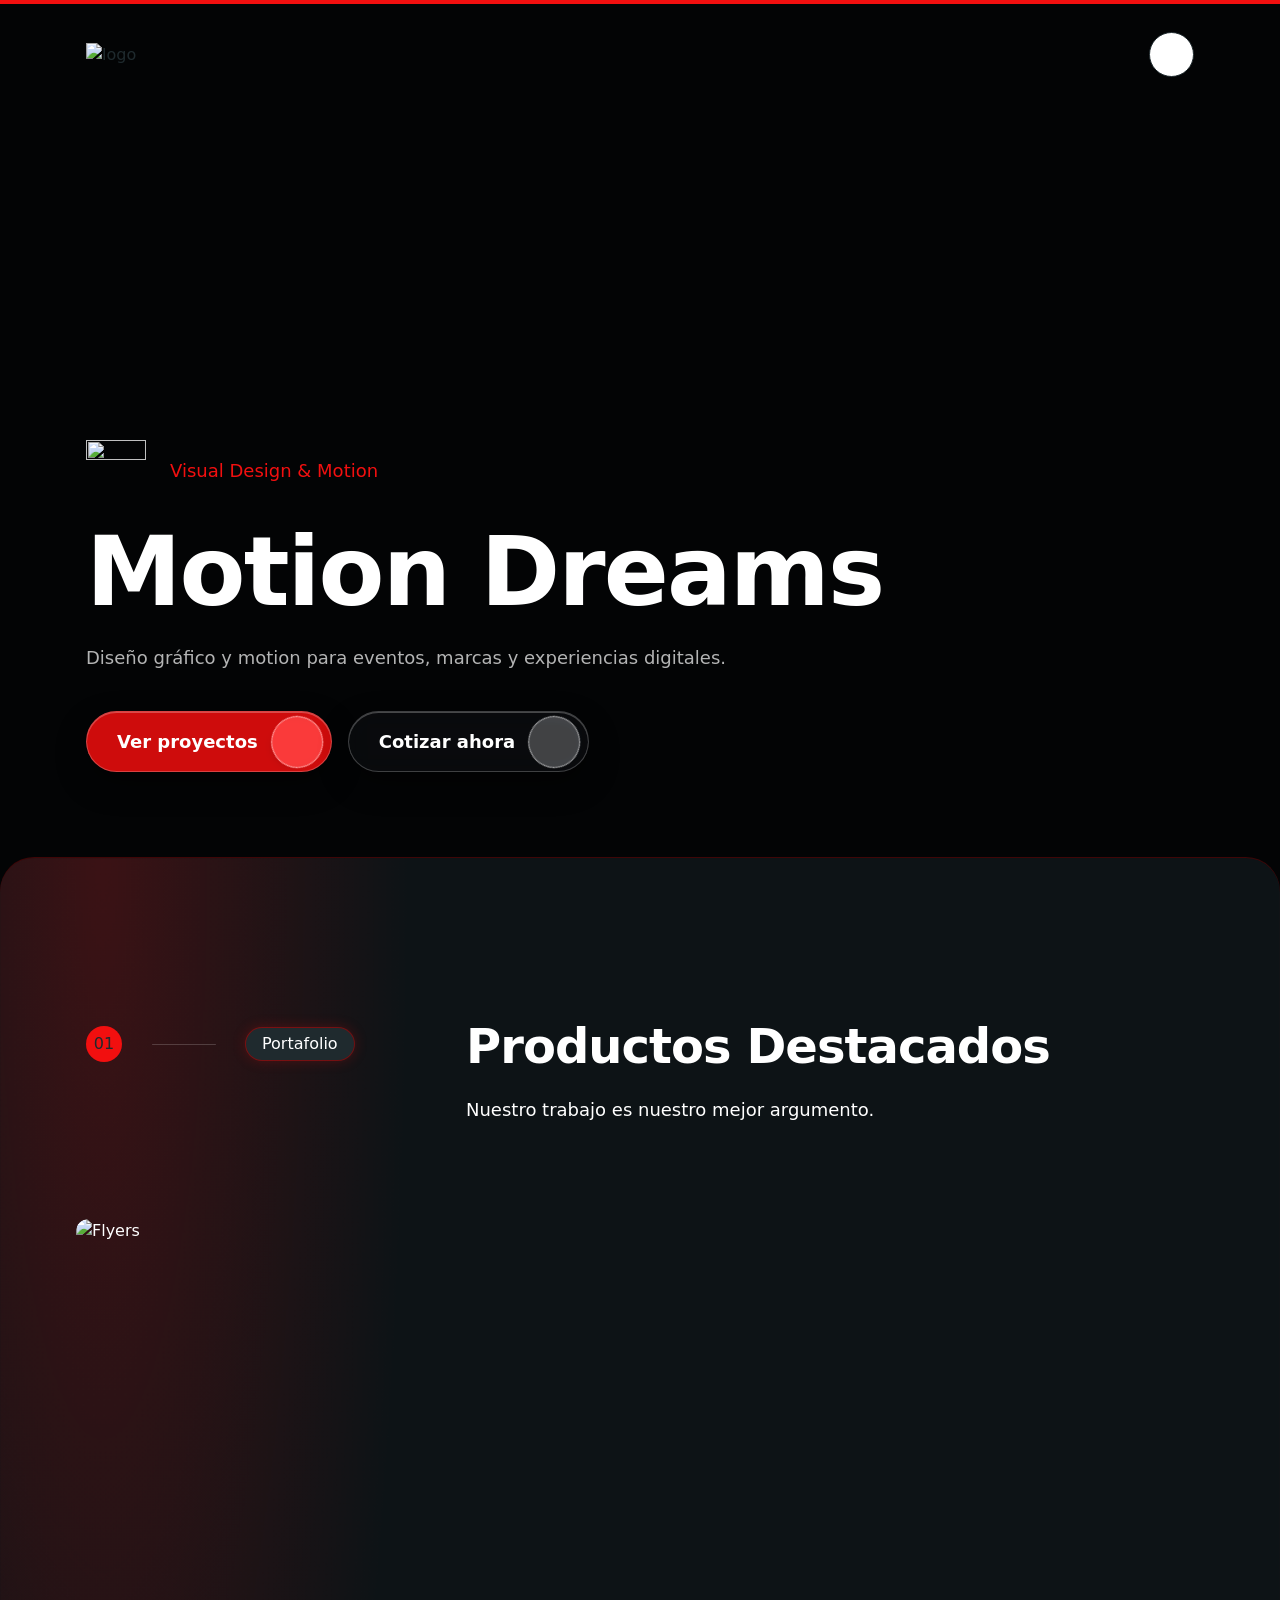
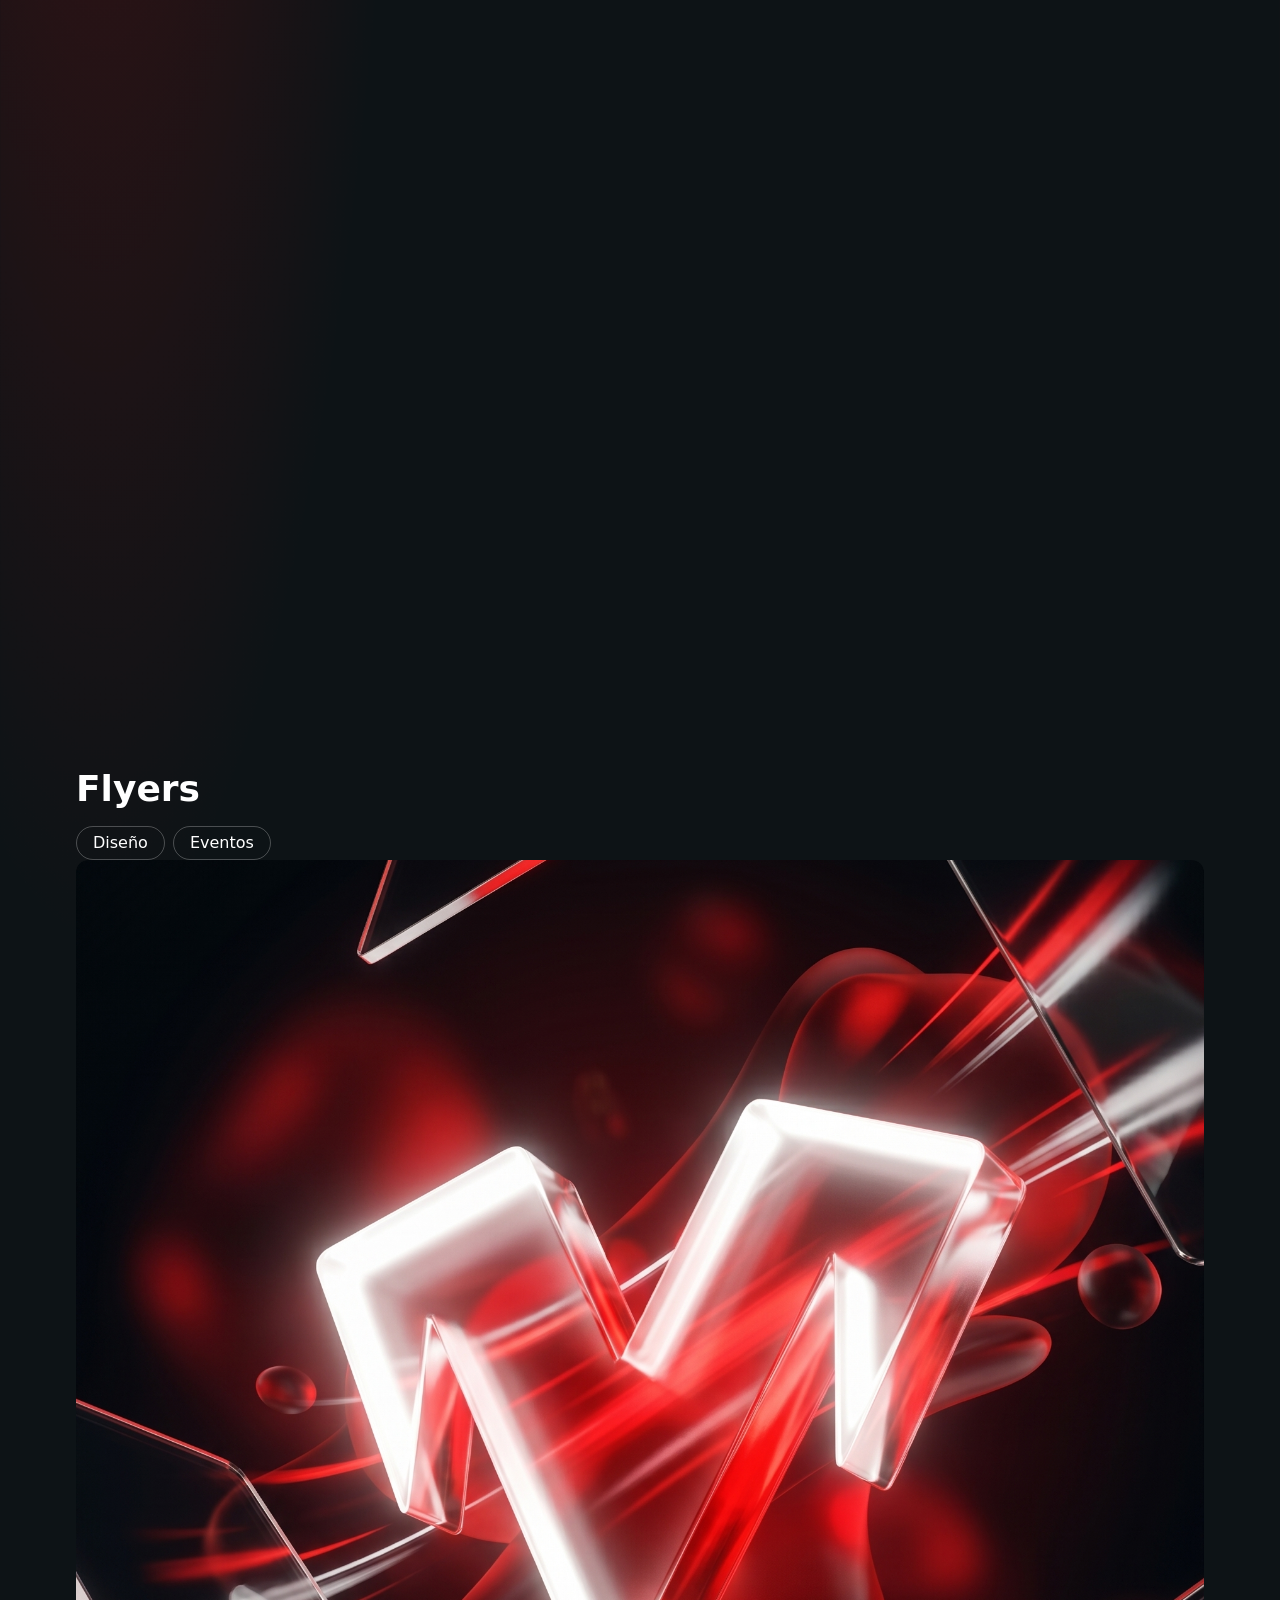
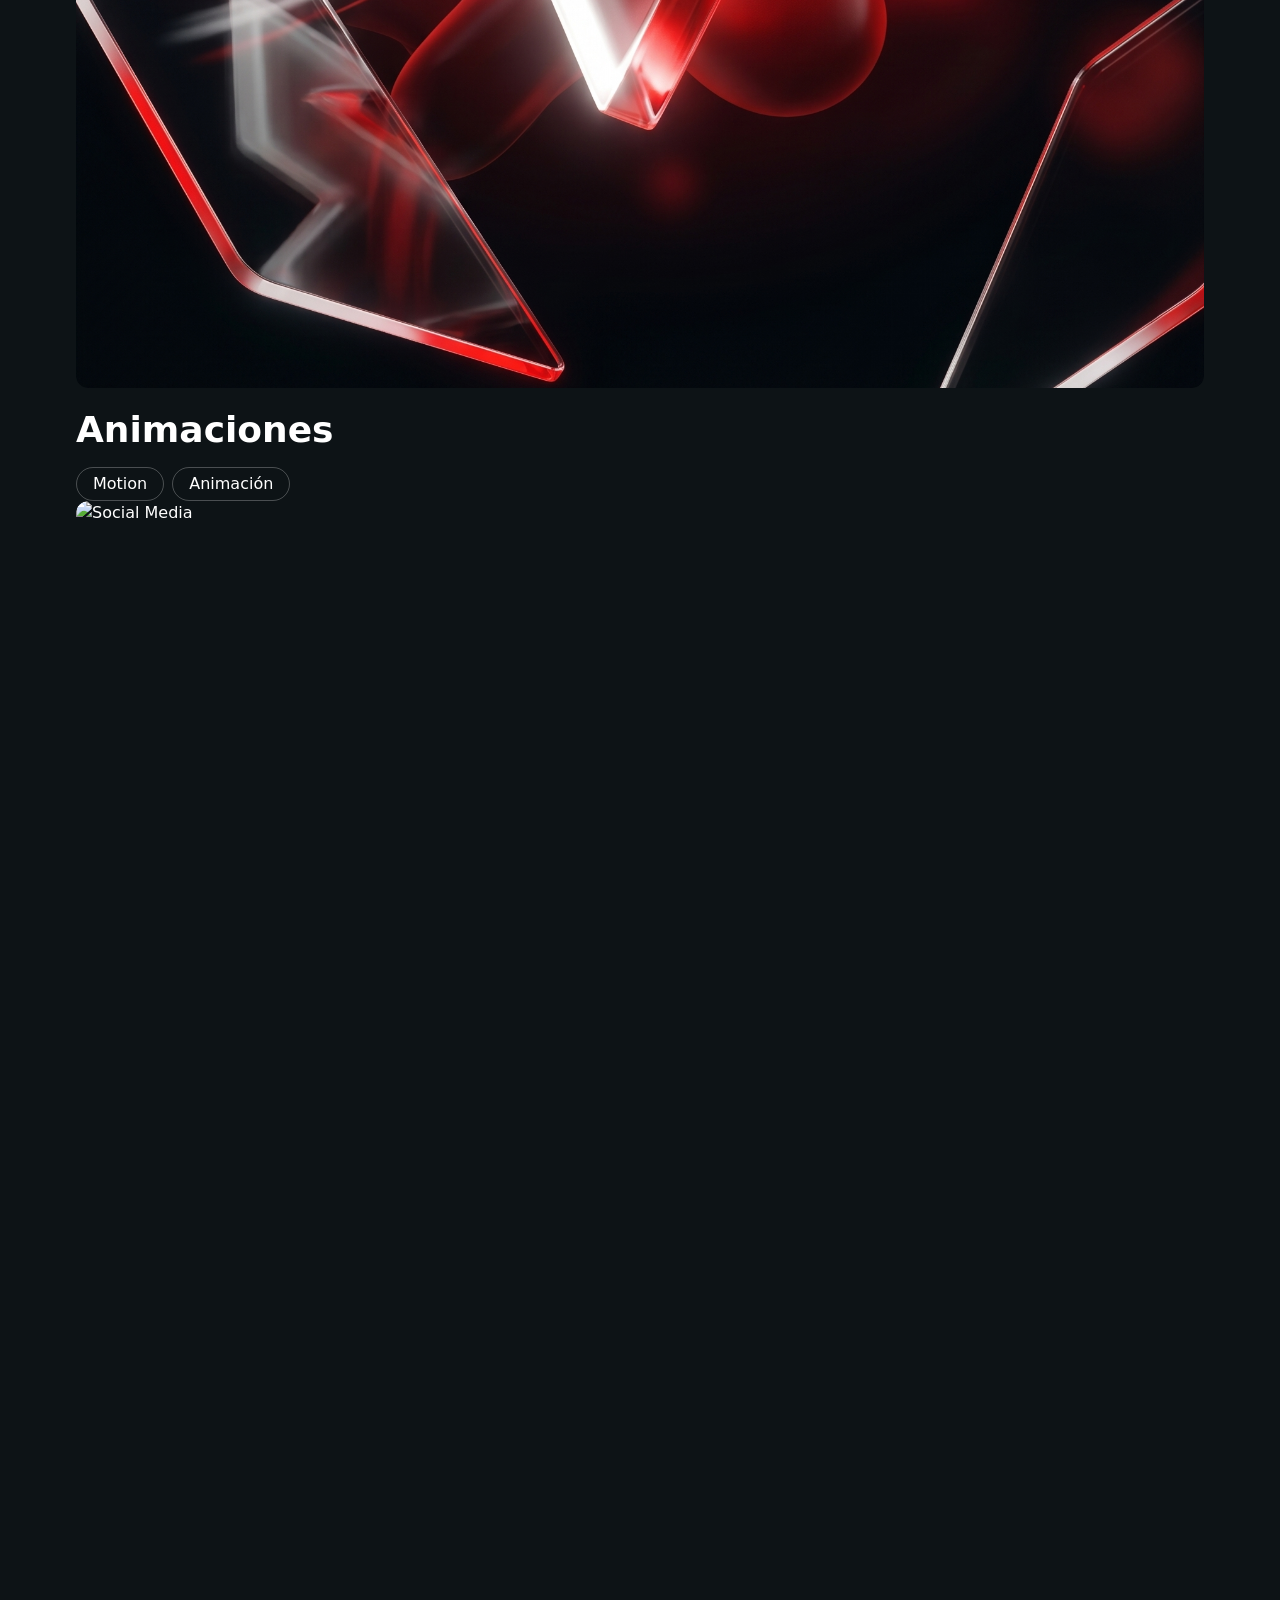
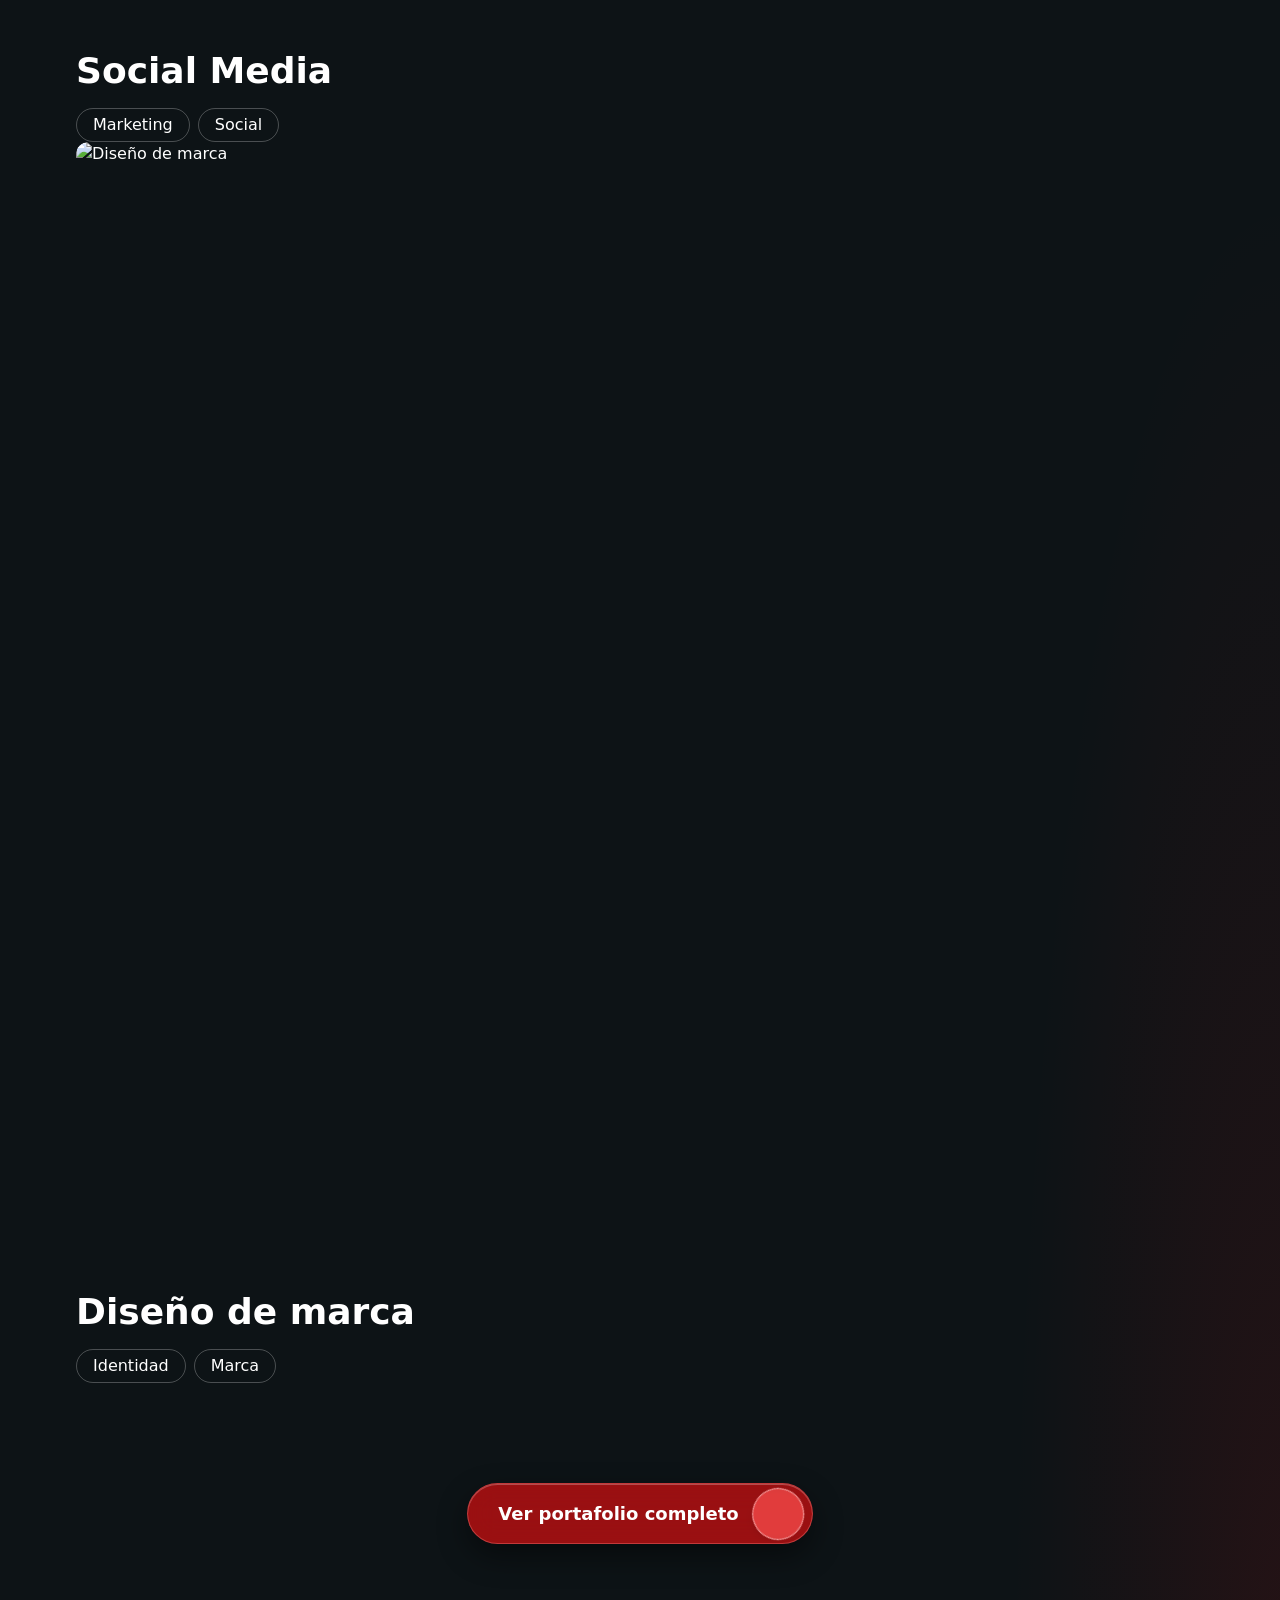
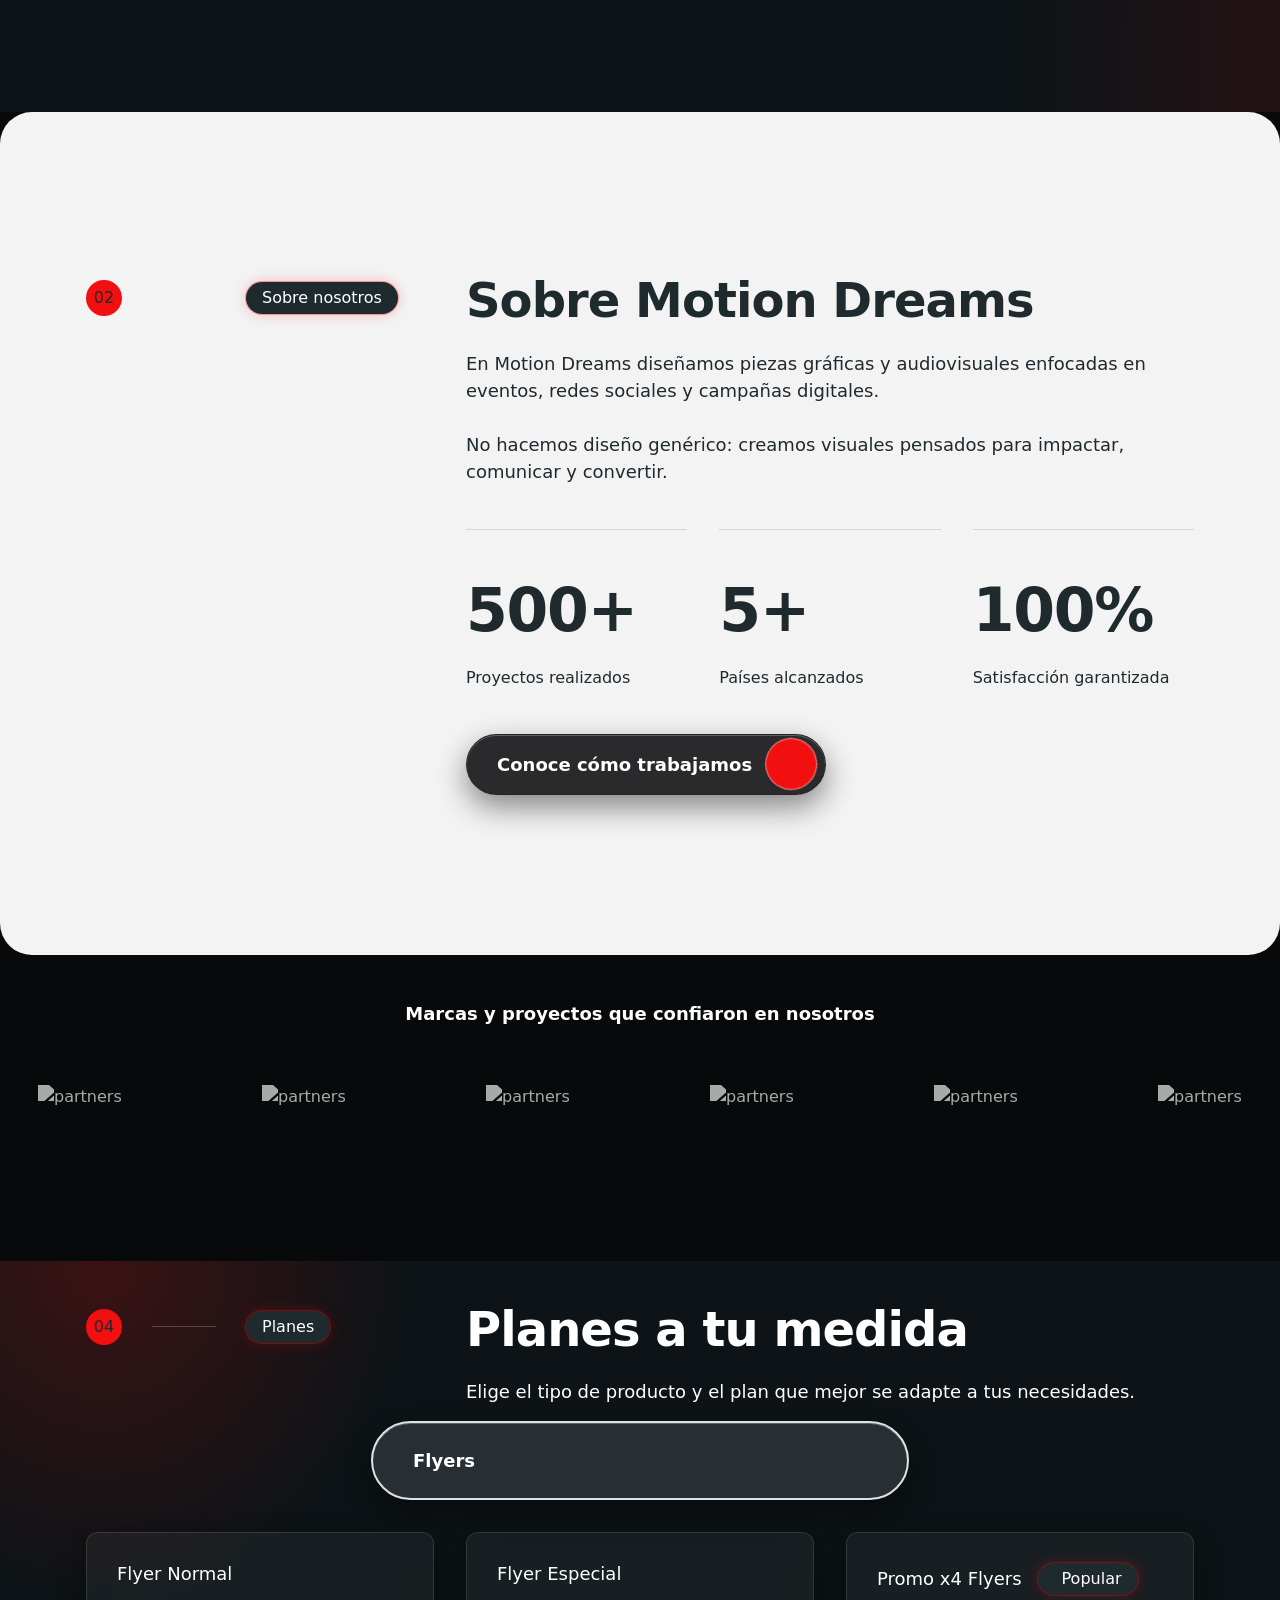
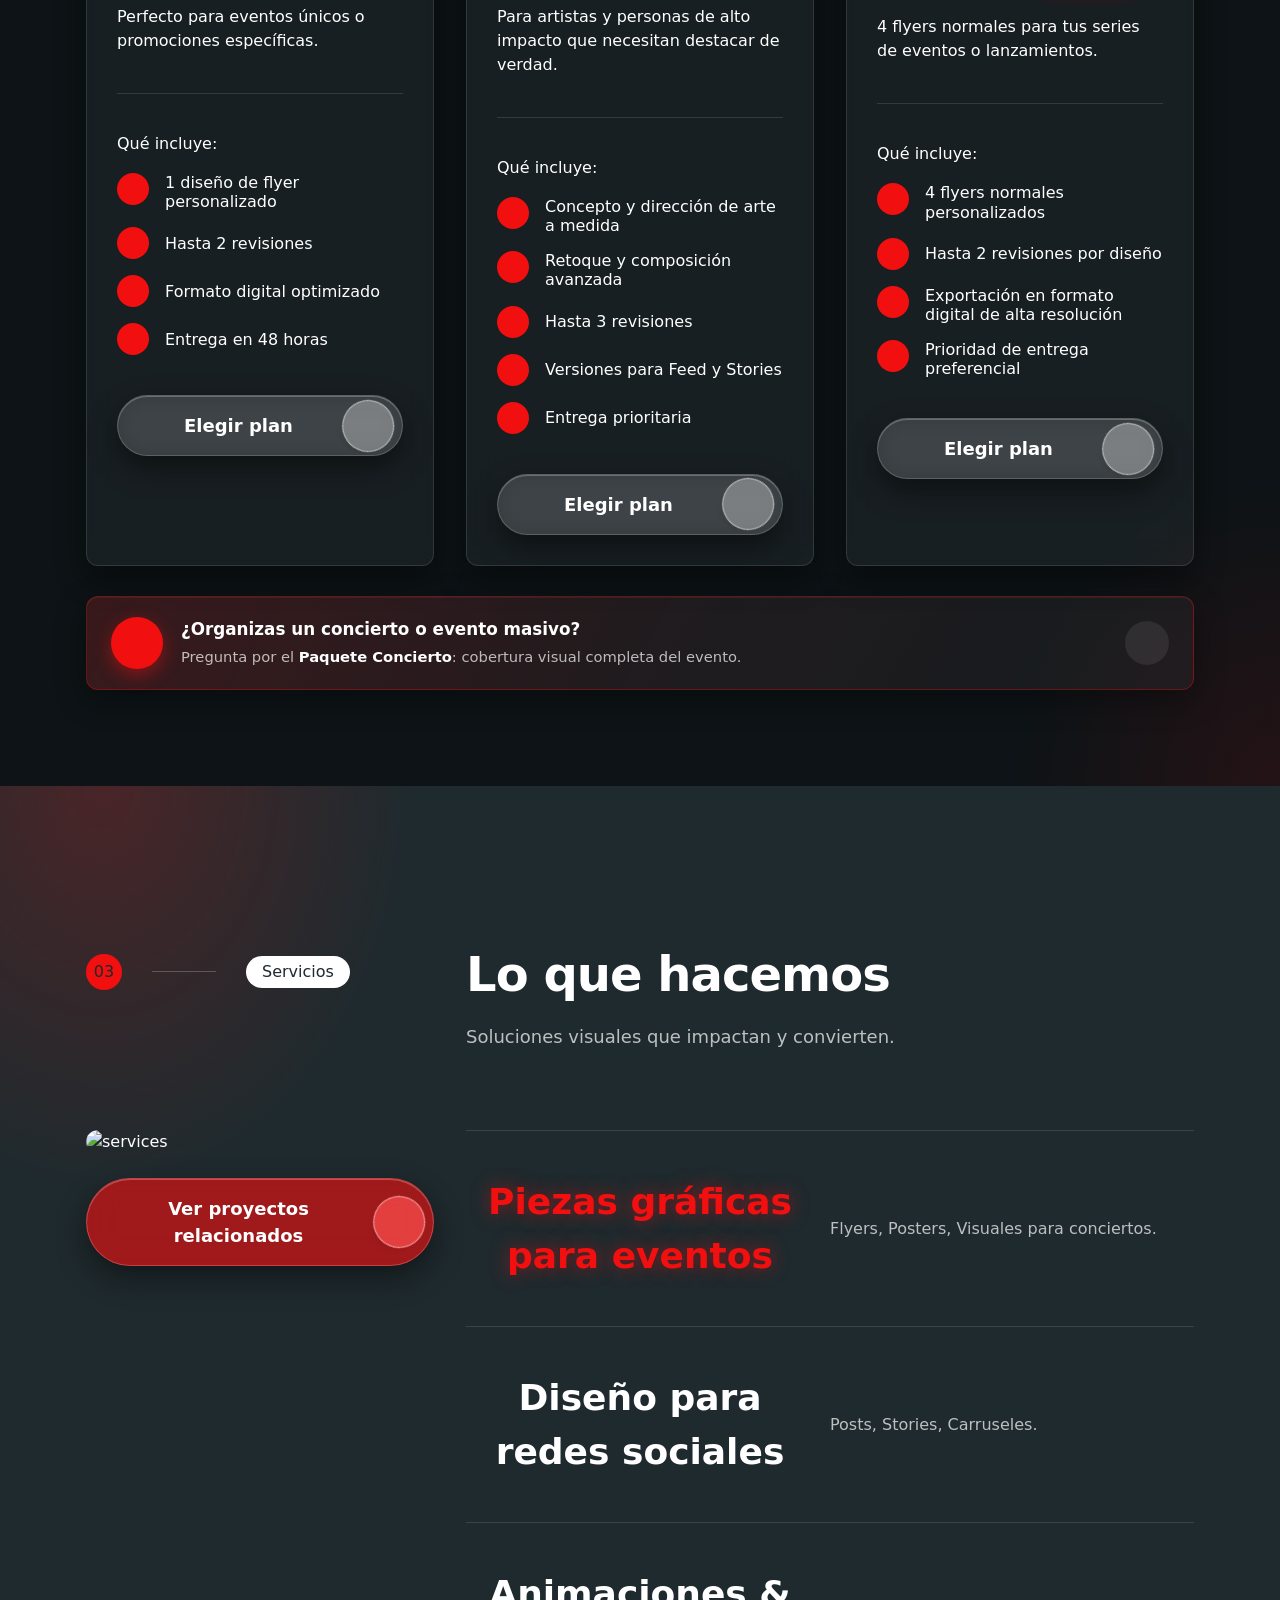
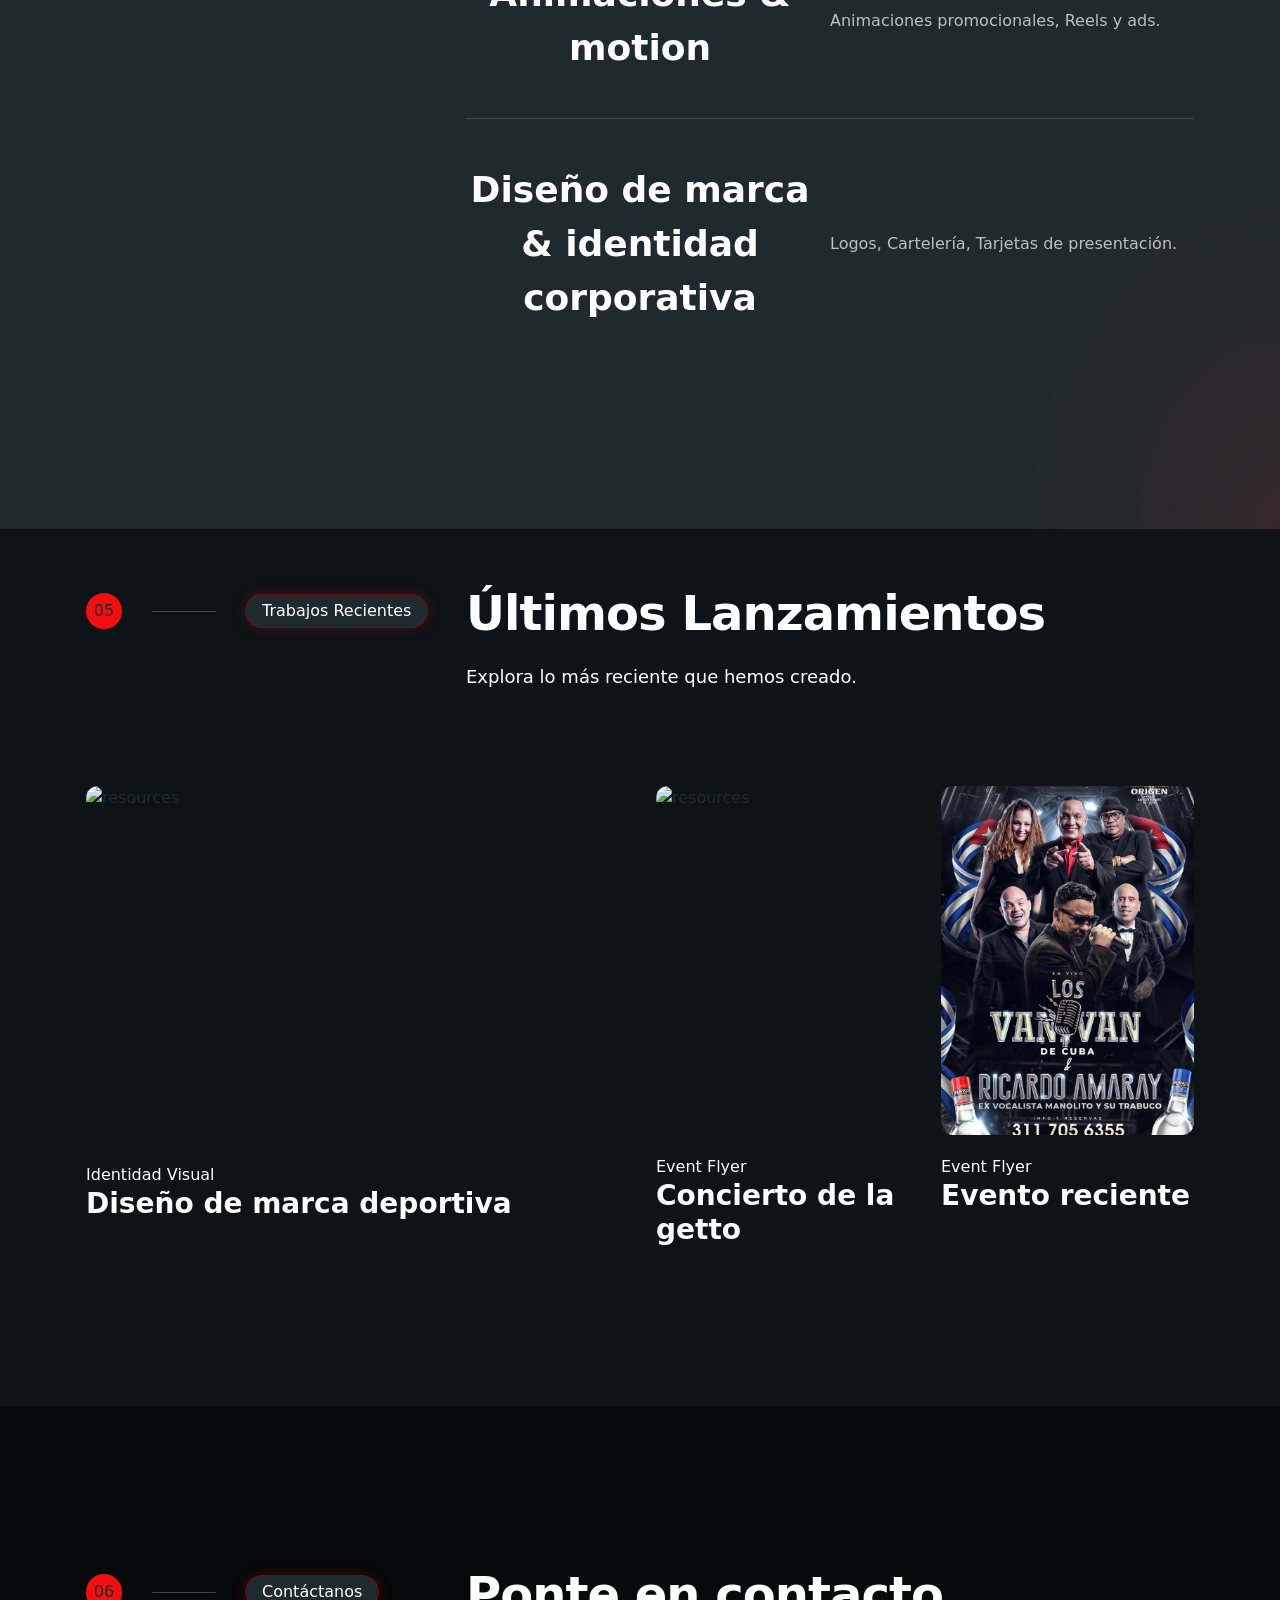
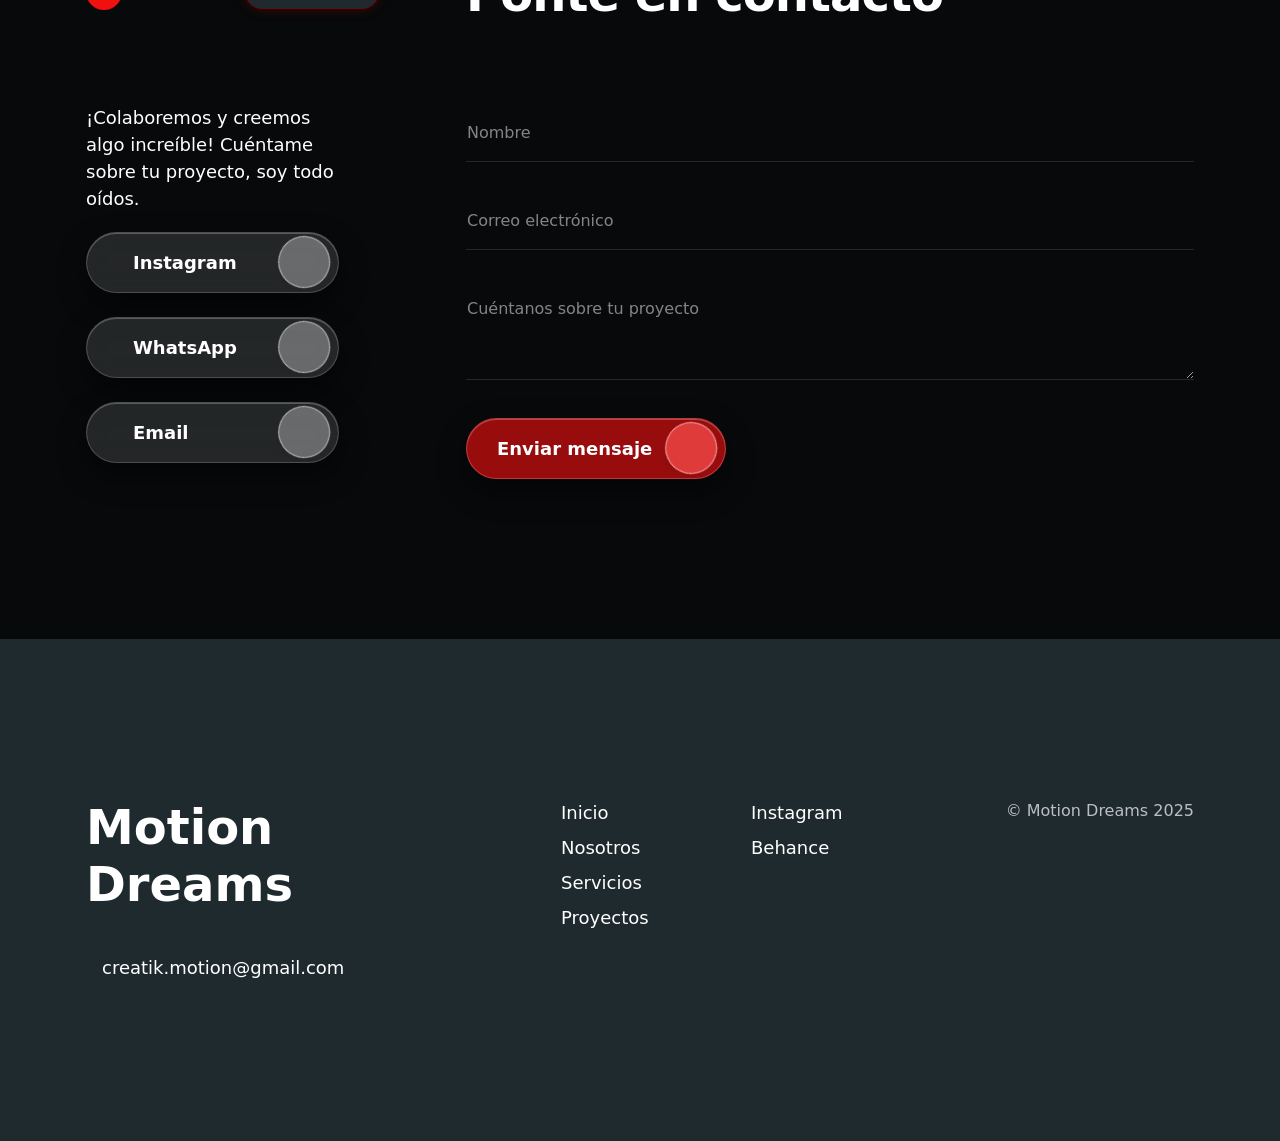
==== index.html @ 21a9890b "feat: remove prices from site, add gallery page and new media Quita precios, descuentos y selector d" ====
<!doctype html>
<html lang="en">

<head>
  <meta charset="utf-8">
  <meta name="viewport" content="width=device-width, initial-scale=1">
  <title>Motion Dreams</title>
  <link rel="shortcut icon" type="image/png" href="assets/images/logos/favicon.svg" />
  <link rel="stylesheet" href="assets/libs/owl.carousel/dist/assets/owl.carousel.min.css">
  <link rel="stylesheet" href="assets/libs/aos-master/dist/aos.css">
  <link rel="stylesheet" href="assets/css/styles.css" />


  <style>
    .btn-hero-custom {
      background-color: #F20F0F !important;
      color: #ffffff !important;
      /* Black text */
      transition: all 0.3s ease;
      display: inline-flex;
      align-items: center;
      gap: 5px;
    }

    .btn-hero-custom .btn-text {
      color: #000000 !important;
      /* Black text */
    }

    .btn-hero-custom .btn-icon {
      background-color: #ffffff !important;
      color: #F20F0F !important;
    }

    /* Hover and Active State */
    @media (hover: hover) {
      .btn-hero-custom:hover {
        background-color: #1F2A2E !important;
        /* Dark bg */
        color: #ffffff !important;
        /* White text */
      }

      .btn-hero-custom:hover .btn-text {
        color: #ffffff !important;
      }
    }

    .btn-hero-custom:active {
      background-color: #1F2A2E !important;
      color: #ffffff !important;
    }

    .btn-hero-custom:active .btn-text {
      color: #ffffff !important;
    }

    .portfolio-img::before {
      padding-top: 100% !important;
      /* 1080x1080 (1:1) aspect ratio */
    }

    /* Services images - vertical on desktop */
    @media (min-width: 992px) {
      .services-tab .tab-content img {
        width: 100%;
        max-height: 600px;
        aspect-ratio: 1 / 2;
        object-fit: cover;
      }
    }

    /* Services images - 3:2 on mobile */
    @media (max-width: 991px) {
      .services-tab .tab-content img {
        width: 100%;
        aspect-ratio: 3 / 2;
        object-fit: cover;
      }
    }

    @media (max-width: 596px) {
      .btn-hero-custom {
        padding: 12px 50px 12px 25px !important;
        /* Increased padding to make it longer */
        font-size: 11px !important;
        gap: 6px;
        white-space: nowrap;
        max-width: 100%;
      }

      .btn-hero-custom .btn-text {
        font-size: 11px !important;
      }

      .btn-hero-custom .btn-icon {
        width: 32px !important;
        height: 32px !important;
        font-size: 12px !important;
      }
    }

    /* Product Type Dropdown Styles */
    .product-type-option {
      transition: all 0.3s ease;
      cursor: pointer;
    }

    .product-type-option:hover {
      background-color: #f8f9fa !important;
    }

    .product-type-option.active {
      background-color: #F20F0F !important;
    }

    .product-type-option.active span {
      color: white !important;
    }

    .product-type-option.active iconify-icon {
      color: white !important;
    }

    #productTypeDropdown {
      border: 2px solid #dee2e6;
      transition: all 0.3s ease;
    }

    #productTypeDropdown:hover {
      border-color: #F20F0F;
      box-shadow: 0 0 0 0.2rem rgba(242, 15, 15, 0.1);
    }

    .dropdown-menu {
      box-shadow: 0 0.5rem 1rem rgba(0, 0, 0, 0.15);
      border: 1px solid #dee2e6;
    }

    .gray-logo {
      filter: grayscale(100%) brightness(0.1);
      opacity: 0.8;
      transition: all 0.3s ease;
      height: 140px;
      width: 400px;
      object-fit: contain;
      padding: 12px;
      margin: 0 10px;
    }

    .gray-logo:hover,
    .gray-logo:active {
      filter: brightness(0) saturate(100%) invert(13%) sepia(91%) saturate(7401%) hue-rotate(359deg) brightness(97%) contrast(114%);
      opacity: 1;
    }

    @media (max-width: 768px) {
      .gray-logo {
        height: 100px;
        /* Increased from 60px */
        width: 180px;
        /* Increased from 120px */
        margin: 0 10px;
        padding: 4px;
      }

      .marquee-content {
        gap: 15px !important;
      }

      .marquee-tag {
        width: 200px !important;
        /* Increased to fit larger logos */
      }
    }
  </style>

</head>


<body>
  <!-- Preloader -->
  <div id="preloader">
    <div class="loader-content">
      <img src="assets/images/logos/logo-white.svg" alt="Motion Dreams" class="loader-logo">
      <div class="loader-bar">
        <div class="loader-progress"></div>
      </div>
    </div>
  </div>

  <!-- Header -->
  <header class="header border-4 border-primary border-top position-fixed start-0 top-0 w-100" style="z-index: 1050;">
    <div class="container">
      <div class="header-wrapper d-flex align-items-center justify-content-between">
        <div class="logo">
          <a href="./index.html" class="logo-white">
            <img src="assets/images/logos/logo-white.svg" alt="logo" class="img-fluid">
          </a>
          <a href="./index.html" class="logo-dark">
            <img src="assets/images/logos/logo-dark.svg" alt="logo" class="img-fluid">
          </a>
        </div>
        <div class="d-flex align-items-center gap-4">

          <div class="btn-group">
            <button
              class="btn btn-secondary toggle-menu round-45 p-2 d-flex align-items-center justify-content-center bg-white rounded-circle"
              type="button" data-bs-toggle="dropdown" data-bs-auto-close="true" aria-expanded="false">
              <iconify-icon icon="solar:hamburger-menu-line-duotone" class="menu-icon fs-8 text-dark"></iconify-icon>
            </button>
            <ul class="dropdown-menu dropdown-menu-end p-4">
              <div class="d-flex flex-column gap-6">
                <div class="hstack justify-content-between border-bottom pb-6">
                  <p class="mb-0 fs-5 text-dark">Menu</p>
                  <button type="button" class="btn-close opacity-75" aria-label="Close"></button>
                </div>
                <div class="d-flex flex-column gap-3">
                  <ul class="header-menu list-unstyled mb-0 d-flex flex-column gap-2">
                    <li class="header-item">
                      <a href="./index.html" aria-current="true"
                        class="header-link active hstack gap-2 fs-7 fw-bold text-dark"><img
                          src="assets/images/svgs/secondary-leaf.svg" alt="" width="20" height="20"
                          class="img-fluid  animate-spin">Inicio</a>
                    </li>
                    <li class="header-item">
                      <a href="./about-us.html" class="header-link hstack gap-2 fs-7 fw-bold text-dark"><img
                          src="assets/images/svgs/secondary-leaf.svg" alt="" width="20" height="20"
                          class="img-fluid  animate-spin">Nosotros</a>
                    </li>
                    <li class="header-item">
                      <a href="./projects.html" class="header-link hstack gap-2 fs-7 fw-bold text-dark"><img
                          src="assets/images/svgs/secondary-leaf.svg" alt="" width="20" height="20"
                          class="img-fluid  animate-spin">Proyectos</a>
                    </li>
                    <li class="header-item">
                      <a href="#pricing" class="header-link hstack gap-2 fs-7 fw-bold text-dark"><img
                          src="assets/images/svgs/secondary-leaf.svg" alt="" width="20" height="20"
                          class="img-fluid  animate-spin">Planes</a>
                    </li>
                    <li class="header-item">
                      <a href="./contact.html" class="header-link hstack gap-2 fs-7 fw-bold text-dark"><img
                          src="assets/images/svgs/secondary-leaf.svg" alt="" width="20" height="20"
                          class="img-fluid  animate-spin">Contacto</a>
                    </li>
                  </ul>
                </div>
                <div>
                  <a class="fs-8 text-dark fw-bold" href="mailto:creatik.motion@gmail.com">creatik.motion@gmail.com</a>
                </div>
              </div>
            </ul>
          </div>
        </div>
      </div>
    </div>
  </header>

  <!--  Page Wrapper -->
  <div class="page-wrapper md-home overflow-hidden">

    <!--  Banner Section -->
    <section class="banner-section position-relative d-flex align-items-end min-vh-100">
      <video class="position-absolute top-0 start-0 w-100 h-100 object-fit-cover" autoplay muted loop playsinline
        webkit-playsinline preload="auto">
        <source src="assets/images/backgrounds/banner-video.mp4" type="video/mp4" />
      </video>
      <div class="container">
        <div class="d-flex flex-column gap-4 pb-8 position-relative z-1">
          <div class="row align-items-center">
            <div class="col-xl-6">
              <div class="d-flex align-items-center gap-4" data-aos="fade-up" data-aos-delay="100"
                data-aos-duration="1000">
                <img src="assets/images/svgs/primary-leaf.svg" alt="" width="60" height="60"
                  class="img-fluid animate-spin">
                <p class="mb-0 text-white fs-5 text-opacity-70">
                  <span class="text-gradient-primary">Visual Design & Motion</span>
                </p>
              </div>
            </div>
          </div>
          <div class="d-flex flex-column gap-4" data-aos="fade-up" data-aos-delay="200" data-aos-duration="1000">
            <h1 class="mb-0 md-fluid-h1 text-white lh-1">Motion Dreams</h1>
            <p class="fs-5 text-white text-opacity-70 mb-0 w-75">
              Diseño gráfico y motion para eventos, marcas y experiencias digitales.
            </p>
            <div class="d-flex flex-column flex-sm-row align-items-stretch align-items-sm-center gap-3 mt-3">
              <a href="./projects.html" class="btn btn-primary">
                <span class="btn-text">Ver proyectos</span>
                <iconify-icon icon="lucide:arrow-up-right"
                  class="btn-icon bg-white text-dark round-52 rounded-circle hstack justify-content-center fs-7 shadow-sm"></iconify-icon>
              </a>
              <a href="#contact" class="btn">
                <span class="btn-text">Cotizar ahora</span>
                <iconify-icon icon="lucide:arrow-up-right"
                  class="btn-icon bg-white text-dark round-52 rounded-circle hstack justify-content-center fs-7 shadow-sm"></iconify-icon>
              </a>
            </div>
          </div>
        </div>
      </div>
    </section>

    <!--  Stats & Facts Section -->
    <section class="featured-projects py-5 py-lg-11 py-xl-12 bg-light-gray" id="projects">
      <div class="d-flex flex-column gap-5 gap-xl-11">
        <div class="container">
          <div class="row gap-7 gap-xl-0">
            <div class="col-xl-4 col-xxl-4">
              <div class="d-flex align-items-center gap-7 py-2" data-aos="fade-right" data-aos-delay="100"
                data-aos-duration="1000">
                <span
                  class="round-36 flex-shrink-0 text-dark rounded-circle bg-primary hstack justify-content-center fw-medium">01</span>
                <hr class="border-line">
                <span class="badge text-bg-dark">Portafolio</span>
              </div>
            </div>
            <div class="col-xl-8 col-xxl-7">
              <div class="row">
                <div class="col-xxl-8">
                  <div class="d-flex flex-column gap-6" data-aos="fade-up" data-aos-delay="100"
                    data-aos-duration="1000">
                    <h2 class="mb-0">Productos Destacados</h2>
                    <p class="fs-5 mb-0">Nuestro trabajo es nuestro mejor argumento.</p>
                  </div>
                </div>
              </div>
            </div>
          </div>
        </div>
        <div class="featured-projects-slider px-3">
          <div class="owl-carousel owl-theme">
            <div class="item">
              <div class="portfolio d-flex flex-column gap-6">
                <div class="portfolio-img position-relative overflow-hidden">
                  <img src="assets/images/flyers/flyerEventoPortada.jpg" alt="Flyers" class="img-fluid">
                  <div class="portfolio-overlay">
                    <a href="projects-detail.html?project=flyers"
                      class="position-absolute top-50 start-50 translate-middle bg-primary round-64 rounded-circle hstack justify-content-center">
                      <iconify-icon icon="lucide:arrow-up-right" class="fs-8 text-dark"></iconify-icon>
                    </a>
                  </div>
                </div>
                <div class="portfolio-details d-flex flex-column gap-3">
                  <h3 class="mb-0">Flyers</h3>
                  <div class="hstack gap-2">
                    <span class="badge text-dark border">Diseño</span>
                    <span class="badge text-dark border">Eventos</span>
                  </div>
                </div>
              </div>
            </div>
            <div class="item">
              <div class="portfolio d-flex flex-column gap-6">
                <div class="portfolio-img position-relative overflow-hidden">
                  <img src="assets/images/flyers/animPhotoProyect.jpeg" alt="Animaciones" class="img-fluid">
                  <div class="portfolio-overlay">
                    <a href="projects-detail.html?project=animaciones"
                      class="position-absolute top-50 start-50 translate-middle bg-primary round-64 rounded-circle hstack justify-content-center">
                      <iconify-icon icon="lucide:arrow-up-right" class="fs-8 text-dark"></iconify-icon>
                    </a>
                  </div>
                </div>
                <div class="portfolio-details d-flex flex-column gap-3">
                  <h3 class="mb-0">Animaciones</h3>
                  <div class="hstack gap-2">
                    <span class="badge text-dark border">Motion</span>
                    <span class="badge text-dark border">Animación</span>
                  </div>
                </div>
              </div>
            </div>
            <div class="item">
              <div class="portfolio d-flex flex-column gap-6">
                <div class="portfolio-img position-relative overflow-hidden">
                  <img src="assets/images/portfolio/social.jpg" alt="Social Media" class="img-fluid">
                  <div class="portfolio-overlay">
                    <a href="projects-detail.html?project=social-media"
                      class="position-absolute top-50 start-50 translate-middle bg-primary round-64 rounded-circle hstack justify-content-center">
                      <iconify-icon icon="lucide:arrow-up-right" class="fs-8 text-dark"></iconify-icon>
                    </a>
                  </div>
                </div>
                <div class="portfolio-details d-flex flex-column gap-3">
                  <h3 class="mb-0">Social Media</h3>
                  <div class="hstack gap-2">
                    <span class="badge text-dark border">Marketing</span>
                    <span class="badge text-dark border">Social</span>
                  </div>
                </div>
              </div>
            </div>
            <div class="item">
              <div class="portfolio d-flex flex-column gap-6">
                <div class="portfolio-img position-relative overflow-hidden">
                  <img src="assets/images/portfolio/marca.jpg" alt="Diseño de marca" class="img-fluid">
                  <div class="portfolio-overlay">
                    <a href="projects-detail.html?project=diseno-marca"
                      class="position-absolute top-50 start-50 translate-middle bg-primary round-64 rounded-circle hstack justify-content-center">
                      <iconify-icon icon="lucide:arrow-up-right" class="fs-8 text-dark"></iconify-icon>
                    </a>
                  </div>
                </div>
                <div class="portfolio-details d-flex flex-column gap-3">
                  <h3 class="mb-0">Diseño de marca</h3>
                  <div class="hstack gap-2">
                    <span class="badge text-dark border">Identidad</span>
                    <span class="badge text-dark border">Marca</span>
                  </div>
                </div>
              </div>
            </div>
          </div>
        </div>
        <div class="container">
          <div class="row justify-content-center pt-1 pb-2">
            <a href="./projects.html" class="btn btn-primary w-fit">
              <span class="btn-text text-white">Ver portafolio completo</span>
              <iconify-icon icon="lucide:arrow-up-right"
                class="btn-icon bg-white text-dark round-52 rounded-circle hstack justify-content-center fs-7 shadow-sm"></iconify-icon>
            </a>
          </div>
        </div>
      </div>
    </section>

    <!--  Featured Projects Section -->
    <section class="about-section md-light py-5 py-lg-11 py-xl-12 position-relative overflow-hidden" id="about">
      <div class="container">
        <div class="row gap-7 gap-xl-0">
          <div class="col-xl-4 col-xxl-4">
            <div class="d-flex align-items-center gap-7 py-2" data-aos="fade-right" data-aos-delay="100"
              data-aos-duration="1000">
              <span
                class="round-36 flex-shrink-0 text-dark rounded-circle bg-primary hstack justify-content-center fw-medium">02</span>
              <hr class="border-line">
              <span class="badge text-bg-dark">Sobre nosotros</span>
            </div>
          </div>
          <div class="col-xl-8 col-xxl-7">
            <div class="d-flex flex-column gap-9">
              <div class="row">
                <div class="col-xxl-8">
                  <div class="d-flex flex-column gap-6" data-aos="fade-up" data-aos-delay="100"
                    data-aos-duration="1000">
                    <h2 class="mb-0">Sobre Motion Dreams</h2>
                    <p class="fs-5 mb-0">En Motion Dreams diseñamos piezas gráficas y audiovisuales enfocadas en
                      eventos, redes sociales y campañas digitales.<br><br>No hacemos diseño genérico: creamos visuales
                      pensados para impactar, comunicar y convertir.</p>
                  </div>
                </div>
              </div>
              <div class="row">
                <div class="col-4">
                  <div class="d-flex flex-column gap-6 pt-9 border-top" data-aos="fade-up" data-aos-delay="200"
                    data-aos-duration="1000">
                    <h2 class="mb-0 fs-14"><span class="count" data-target="500">500</span>+</h2>
                    <p class="mb-0">Proyectos realizados</p>
                  </div>
                </div>
                <div class="col-4">
                  <div class="d-flex flex-column gap-6 pt-9 border-top" data-aos="fade-up" data-aos-delay="300"
                    data-aos-duration="1000">
                    <h2 class="mb-0 fs-14"><span class="count" data-target="5">5</span>+</h2>
                    <p class="mb-0">Países alcanzados</p>
                  </div>
                </div>
                <div class="col-4">
                  <div class="d-flex flex-column gap-6 pt-9 border-top" data-aos="fade-up" data-aos-delay="400"
                    data-aos-duration="1000">
                    <h2 class="mb-0 fs-14">100%</h2>
                    <p class="mb-0">Satisfacción garantizada</p>
                  </div>
                </div>
              </div>
              <a href="./about-us.html" class="btn" data-aos="fade-up" data-aos-delay="500" data-aos-duration="1000">
                <span class="btn-text">Conoce cómo trabajamos</span>
                <iconify-icon icon="lucide:arrow-up-right"
                  class="btn-icon bg-white text-dark round-52 rounded-circle hstack justify-content-center fs-7 shadow-sm"></iconify-icon>
              </a>
            </div>
          </div>
        </div>
      </div>
      <div class="position-absolute bottom-0 start-0" style="z-index: -1;" data-aos="zoom-in" data-aos-delay="100"
        data-aos-duration="1000">
        <img src="assets/images/backgrounds/stats-facts-bg.svg" alt="" class="img-fluid">
      </div>
    </section>

    <!--  Services Section -->
    <section class="services py-5 py-lg-11 py-xl-12 bg-dark" id="services">
      <div class="container">
        <div class="d-flex flex-column gap-5 gap-xl-10">
          <div class="row gap-7 gap-xl-0">
            <div class="col-xl-4 col-xxl-4">
              <div class="d-flex align-items-center gap-7 py-2" data-aos="fade-right" data-aos-delay="100"
                data-aos-duration="1000">
                <span
                  class="round-36 flex-shrink-0 text-dark rounded-circle bg-primary hstack justify-content-center fw-medium">03</span>
                <hr class="border-line bg-white">
                <span class="badge text-dark bg-white">Servicios</span>
              </div>
            </div>
            <div class="col-xl-8 col-xxl-7">
              <div class="row">
                <div class="col-xxl-8">
                  <div class="d-flex flex-column gap-6" data-aos="fade-up" data-aos-delay="100"
                    data-aos-duration="1000">
                    <h2 class="mb-0 text-white">Lo que hacemos</h2>
                    <p class="fs-5 mb-0 text-white text-opacity-70">Soluciones visuales que impactan y convierten.</p>
                  </div>
                </div>
              </div>
            </div>
          </div>
          <!-- Acordeón de servicios (mobile): los 4 visibles, sin carrusel -->
          <div class="md-acc d-lg-none">
            <div class="md-acc-item md-glass open">
              <span class="mg-distort"></span><span class="mg-tint"></span><span class="mg-edge"></span>
              <div class="mg-content">
                <button class="md-acc-head" type="button"><span><small>01</small>Piezas para eventos</span><i class="md-acc-ico">+</i></button>
                <div class="md-acc-body">
                  <img src="assets/images/flyers/bannerEventos.jpg" alt="Piezas para eventos">
                  <p class="text-white text-opacity-70 mb-0">Flyers, posters y visuales para conciertos.</p>
                  <a href="projects-detail.html?project=flyers" class="btn btn-primary w-100">
                    <span class="btn-text">Ver proyectos</span>
                    <iconify-icon icon="lucide:arrow-up-right" class="btn-icon bg-white text-dark round-52 rounded-circle hstack justify-content-center fs-7 shadow-sm"></iconify-icon>
                  </a>
                </div>
              </div>
            </div>
            <div class="md-acc-item md-glass">
              <span class="mg-distort"></span><span class="mg-tint"></span><span class="mg-edge"></span>
              <div class="mg-content">
                <button class="md-acc-head" type="button"><span><small>02</small>Redes sociales</span><i class="md-acc-ico">+</i></button>
                <div class="md-acc-body">
                  <img src="assets/images/flyers/bannerSocialMedia.jpg" alt="Redes sociales">
                  <p class="text-white text-opacity-70 mb-0">Posts, stories y carruseles que conectan.</p>
                  <a href="projects-detail.html?project=social-media" class="btn btn-primary w-100">
                    <span class="btn-text">Ver proyectos</span>
                    <iconify-icon icon="lucide:arrow-up-right" class="btn-icon bg-white text-dark round-52 rounded-circle hstack justify-content-center fs-7 shadow-sm"></iconify-icon>
                  </a>
                </div>
              </div>
            </div>
            <div class="md-acc-item md-glass">
              <span class="mg-distort"></span><span class="mg-tint"></span><span class="mg-edge"></span>
              <div class="mg-content">
                <button class="md-acc-head" type="button"><span><small>03</small>Animaciones &amp; motion</span><i class="md-acc-ico">+</i></button>
                <div class="md-acc-body">
                  <img src="assets/images/flyers/bannerFlyerAnim.jpg" alt="Animaciones y motion">
                  <p class="text-white text-opacity-70 mb-0">Animaciones promocionales, reels y ads.</p>
                  <a href="projects-detail.html?project=animaciones" class="btn btn-primary w-100">
                    <span class="btn-text">Ver proyectos</span>
                    <iconify-icon icon="lucide:arrow-up-right" class="btn-icon bg-white text-dark round-52 rounded-circle hstack justify-content-center fs-7 shadow-sm"></iconify-icon>
                  </a>
                </div>
              </div>
            </div>
            <div class="md-acc-item md-glass">
              <span class="mg-distort"></span><span class="mg-tint"></span><span class="mg-edge"></span>
              <div class="mg-content">
                <button class="md-acc-head" type="button"><span><small>04</small>Marca &amp; identidad</span><i class="md-acc-ico">+</i></button>
                <div class="md-acc-body">
                  <img src="assets/images/flyers/bannersocialMarca.jpg" alt="Marca e identidad">
                  <p class="text-white text-opacity-70 mb-0">Logos, cartelería y tarjetas de presentación.</p>
                  <a href="projects-detail.html?project=diseno-marca" class="btn btn-primary w-100">
                    <span class="btn-text">Ver proyectos</span>
                    <iconify-icon icon="lucide:arrow-up-right" class="btn-icon bg-white text-dark round-52 rounded-circle hstack justify-content-center fs-7 shadow-sm"></iconify-icon>
                  </a>
                </div>
              </div>
            </div>
          </div>

          <div class="services-tab d-none d-lg-block">
            <div class="row gap-5 gap-xl-0">
              <div class="col-xl-4">
                <div class="tab-content" data-aos="zoom-in" data-aos-delay="100" data-aos-duration="1000">
                  <div class="tab-pane active" id="one" role="tabpanel" aria-labelledby="one-tab" tabindex="0">
                    <img src="assets/images/flyers/bannerEventos.jpg" alt="services" class="img-fluid mb-4">
                    <a href="./projects.html" class="btn btn-primary w-100">
                      <span class="btn-text text-white">Ver proyectos relacionados</span>
                      <iconify-icon icon="lucide:arrow-up-right"
                        class="btn-icon bg-white text-dark round-52 rounded-circle hstack justify-content-center fs-7 shadow-sm"></iconify-icon>
                    </a>
                  </div>
                  <div class="tab-pane" id="two" role="tabpanel" aria-labelledby="two-tab" tabindex="0">
                    <img src="assets/images/flyers/bannerSocialMedia.jpg" alt="services" class="img-fluid mb-4">
                    <a href="./projects.html" class="btn btn-primary w-100">
                      <span class="btn-text text-white">Ver proyectos relacionados</span>
                      <iconify-icon icon="lucide:arrow-up-right"
                        class="btn-icon bg-white text-dark round-52 rounded-circle hstack justify-content-center fs-7 shadow-sm"></iconify-icon>
                    </a>
                  </div>
                  <div class="tab-pane" id="three" role="tabpanel" aria-labelledby="three-tab" tabindex="0">
                    <img src="assets/images/flyers/bannerFlyerAnim.jpg" alt="services" class="img-fluid mb-4">
                    <a href="./projects.html" class="btn btn-primary w-100">
                      <span class="btn-text text-white">Ver proyectos relacionados</span>
                      <iconify-icon icon="lucide:arrow-up-right"
                        class="btn-icon bg-white text-dark round-52 rounded-circle hstack justify-content-center fs-7 shadow-sm"></iconify-icon>
                    </a>
                  </div>
                  <div class="tab-pane" id="four" role="tabpanel" aria-labelledby="four-tab" tabindex="0">
                    <img src="assets/images/flyers/bannersocialMarca.jpg" alt="services" class="img-fluid mb-4">
                    <a href="./projects.html" class="btn btn-primary w-100">
                      <span class="btn-text text-white">Ver proyectos relacionados</span>
                      <iconify-icon icon="lucide:arrow-up-right"
                        class="btn-icon bg-white text-dark round-52 rounded-circle hstack justify-content-center fs-7 shadow-sm"></iconify-icon>
                    </a>
                  </div>
                </div>
              </div>
              <div class="col-xl-8">
                <div class="d-flex flex-column gap-5">
                  <ul class="nav nav-tabs" id="myTab" role="tablist" data-aos="fade-up" data-aos-delay="200"
                    data-aos-duration="1000">
                    <li
                      class="nav-item py-4 py-lg-8 border-top border-white border-opacity-10 d-flex align-items-center w-100"
                      role="presentation">
                      <div class="row w-100 align-items-center gx-3">
                        <div class="col-lg-6 col-xxl-5">
                          <button class="nav-link fs-10 fw-bold py-1 px-0 border-0 rounded-0 flex-shrink-0 active"
                            id="one-tab" data-bs-toggle="tab" data-bs-target="#one" type="button" role="tab"
                            aria-controls="one" aria-selected="true">Piezas gráficas para eventos</button>
                        </div>
                        <div class="col-lg-6 col-xxl-7">
                          <p class="text-white text-opacity-70 mb-0">
                            Flyers, Posters, Visuales para conciertos.
                          </p>
                        </div>
                      </div>
                    </li>
                    <li
                      class="nav-item py-4 py-lg-8 border-top border-white border-opacity-10 d-flex align-items-center w-100"
                      role="presentation">
                      <div class="row w-100 align-items-center gx-3">
                        <div class="col-lg-6 col-xxl-5">
                          <button class="nav-link fs-10 fw-bold py-1 px-0 border-0 rounded-0 flex-shrink-0" id="two-tab"
                            data-bs-toggle="tab" data-bs-target="#two" type="button" role="tab" aria-controls="two"
                            aria-selected="false">Diseño para redes sociales</button>
                        </div>
                        <div class="col-lg-6 col-xxl-7">
                          <p class="text-white text-opacity-70 mb-0">
                            Posts, Stories, Carruseles.
                          </p>
                        </div>
                      </div>
                    </li>
                    <li
                      class="nav-item py-4 py-lg-8 border-top border-white border-opacity-10 d-flex align-items-center w-100"
                      role="presentation">
                      <div class="row w-100 align-items-center gx-3">
                        <div class="col-lg-6 col-xxl-5">
                          <button class="nav-link fs-10 fw-bold py-1 px-0 border-0 rounded-0 flex-shrink-0"
                            id="three-tab" data-bs-toggle="tab" data-bs-target="#three" type="button" role="tab"
                            aria-controls="three" aria-selected="false">Animaciones & motion</button>
                        </div>
                        <div class="col-lg-6 col-xxl-7">
                          <p class="text-white text-opacity-70 mb-0">
                            Animaciones promocionales, Reels y ads.
                          </p>
                        </div>
                      </div>
                    </li>
                    <li
                      class="nav-item py-4 py-lg-8 border-top border-white border-opacity-10 d-flex align-items-center w-100"
                      role="presentation">
                      <div class="row w-100 align-items-center gx-3">
                        <div class="col-lg-6 col-xxl-5">
                          <button class="nav-link fs-10 fw-bold py-1 px-0 border-0 rounded-0 flex-shrink-0"
                            id="four-tab" data-bs-toggle="tab" data-bs-target="#four" type="button" role="tab"
                            aria-controls="four" aria-selected="false">Diseño de marca & identidad corporativa</button>
                        </div>
                        <div class="col-lg-6 col-xxl-7">
                          <p class="text-white text-opacity-70 mb-0">
                            Logos, Cartelería, Tarjetas de presentación.
                          </p>
                        </div>
                      </div>
                    </li>
                  </ul>
                </div>
              </div>
            </div>
          </div>
        </div>
      </div>
    </section>

    <!--  Why choose us Section -->
    <!--  Client Logos Section -->
    <section class="client-logos py-5 bg-white overflow-hidden">
      <div class="container-fluid">
        <div class="d-flex flex-column gap-5" data-aos="fade-up" data-aos-delay="100" data-aos-duration="1000">
          <h5 class="text-center mb-0 text-dark">Marcas y proyectos que confiaron en nosotros</h5>
          <div class="marquee w-100 d-flex align-items-center overflow-hidden">
            <div class="marquee-content d-flex align-items-center gap-4">
              <!-- Set 1 -->
              <div class="marquee-tag hstack justify-content-center">
                <img src="assets/images/logosBaner/Astro logo sin fondo.png" alt="partners" class="img-fluid gray-logo">
              </div>
              <div class="marquee-tag hstack justify-content-center">
                <img src="assets/images/logosBaner/Capa 1.png" alt="partners" class="img-fluid gray-logo">
              </div>
              <div class="marquee-tag hstack justify-content-center">
                <img src="assets/images/logosBaner/cantina.png" alt="partners" class="img-fluid gray-logo">
              </div>
              <div class="marquee-tag hstack justify-content-center">
                <img src="assets/images/logosBaner/chaney.png" alt="partners" class="img-fluid gray-logo">
              </div>
              <div class="marquee-tag hstack justify-content-center">
                <img src="assets/images/logosBaner/conejo.png" alt="partners" class="img-fluid gray-logo">
              </div>
              <div class="marquee-tag hstack justify-content-center">
                <img src="assets/images/logosBaner/dolce.png" alt="partners" class="img-fluid gray-logo">
              </div>
              <div class="marquee-tag hstack justify-content-center">
                <img src="assets/images/logosBaner/dubai.png" alt="partners" class="img-fluid gray-logo">
              </div>
              <div class="marquee-tag hstack justify-content-center">
                <img src="assets/images/logosBaner/ex.png" alt="partners" class="img-fluid gray-logo">
              </div>
              <div class="marquee-tag hstack justify-content-center">
                <img src="assets/images/logosBaner/fit.png" alt="partners" class="img-fluid gray-logo">
              </div>

              <div class="marquee-tag hstack justify-content-center">
                <img src="assets/images/logosBaner/hause.png" alt="partners" class="img-fluid gray-logo">
              </div>
              <div class="marquee-tag hstack justify-content-center">
                <img src="assets/images/logosBaner/ibiza.png" alt="partners" class="img-fluid gray-logo">
              </div>
              <div class="marquee-tag hstack justify-content-center">
                <img src="assets/images/logosBaner/living.png" alt="partners" class="img-fluid gray-logo">
              </div>
              <div class="marquee-tag hstack justify-content-center">
                <img src="assets/images/logosBaner/logoBio.png" alt="partners" class="img-fluid gray-logo">
              </div>
              <div class="marquee-tag hstack justify-content-center">
                <img src="assets/images/logosBaner/lolas.png" alt="partners" class="img-fluid gray-logo">
              </div>
              <div class="marquee-tag hstack justify-content-center">
                <img src="assets/images/logosBaner/meta.png" alt="partners" class="img-fluid gray-logo">
              </div>
              <!-- Set 2 (Duplicate for loop) -->
              <div class="marquee-tag hstack justify-content-center">
                <img src="assets/images/logosBaner/Astro logo sin fondo.png" alt="partners" class="img-fluid gray-logo">
              </div>
              <div class="marquee-tag hstack justify-content-center">
                <img src="assets/images/logosBaner/Capa 1.png" alt="partners" class="img-fluid gray-logo">
              </div>
              <div class="marquee-tag hstack justify-content-center">
                <img src="assets/images/logosBaner/cantina.png" alt="partners" class="img-fluid gray-logo">
              </div>
              <div class="marquee-tag hstack justify-content-center">
                <img src="assets/images/logosBaner/chaney.png" alt="partners" class="img-fluid gray-logo">
              </div>
              <div class="marquee-tag hstack justify-content-center">
                <img src="assets/images/logosBaner/conejo.png" alt="partners" class="img-fluid gray-logo">
              </div>
              <div class="marquee-tag hstack justify-content-center">
                <img src="assets/images/logosBaner/dolce.png" alt="partners" class="img-fluid gray-logo">
              </div>
              <div class="marquee-tag hstack justify-content-center">
                <img src="assets/images/logosBaner/dubai.png" alt="partners" class="img-fluid gray-logo">
              </div>
              <div class="marquee-tag hstack justify-content-center">
                <img src="assets/images/logosBaner/ex.png" alt="partners" class="img-fluid gray-logo">
              </div>
              <div class="marquee-tag hstack justify-content-center">
                <img src="assets/images/logosBaner/fit.png" alt="partners" class="img-fluid gray-logo">
              </div>

              <div class="marquee-tag hstack justify-content-center">
                <img src="assets/images/logosBaner/hause.png" alt="partners" class="img-fluid gray-logo">
              </div>
              <div class="marquee-tag hstack justify-content-center">
                <img src="assets/images/logosBaner/ibiza.png" alt="partners" class="img-fluid gray-logo">
              </div>
              <div class="marquee-tag hstack justify-content-center">
                <img src="assets/images/logosBaner/living.png" alt="partners" class="img-fluid gray-logo">
              </div>
              <div class="marquee-tag hstack justify-content-center">
                <img src="assets/images/logosBaner/logoBio.png" alt="partners" class="img-fluid gray-logo">
              </div>
              <div class="marquee-tag hstack justify-content-center">
                <img src="assets/images/logosBaner/lolas.png" alt="partners" class="img-fluid gray-logo">
              </div>
              <div class="marquee-tag hstack justify-content-center">
                <img src="assets/images/logosBaner/meta.png" alt="partners" class="img-fluid gray-logo">
              </div>
            </div>
          </div>
        </div>
      </div>
    </section>



    <!--  Pricing Section -->
    <section class="pricing-section pt-12 pb-11 bg-light-gray" id="pricing" style="overflow: visible;">
      <div class="container">
        <div class="d-flex flex-column gap-3">
          <div class="d-flex flex-column gap-3">
            <div class="row gap-4 gap-xl-0">
              <div class="col-xl-4 col-xxl-4">
                <div class="d-flex align-items-center gap-7 py-2" data-aos="fade-right" data-aos-delay="100"
                  data-aos-duration="1000">
                  <span
                    class="round-36 flex-shrink-0 text-dark rounded-circle bg-primary hstack justify-content-center fw-medium">04</span>
                  <hr class="border-line bg-white">
                  <span class="badge text-bg-dark">Planes</span>
                </div>
              </div>
              <div class="col-xl-8 col-xxl-7">
                <div class="row">
                  <div class="col-xxl-8">
                    <div class="d-flex flex-column gap-6" data-aos="fade-up" data-aos-delay="100"
                      data-aos-duration="1000">
                      <h2 class="mb-0">Planes a tu medida</h2>
                      <p class="fs-5 mb-0 text-opacity-70">Elige el tipo de producto y el plan que mejor se adapte a tus
                        necesidades.</p>
                    </div>
                  </div>
                </div>
              </div>
            </div>

            <!-- Product Type Selector -->
            <div class="row justify-content-center mb-3" style="position: relative; z-index: 10;" data-aos="fade-up"
              data-aos-delay="200" data-aos-duration="1000">
              <div class="col-lg-8 col-xl-6">
                <div class="dropdown w-100">
                  <button
                    class="btn btn-lg btn-outline-dark dropdown-toggle w-100 d-flex align-items-center justify-content-between p-4"
                    type="button" id="productTypeDropdown" data-bs-toggle="dropdown" aria-expanded="false">
                    <span class="d-flex align-items-center gap-3">
                      <iconify-icon icon="lucide:package" class="fs-5"></iconify-icon>
                      <span class="fs-5 fw-bold" id="selectedProductType">Flyers</span>
                    </span>
                    <iconify-icon icon="lucide:chevron-down" class="fs-5"></iconify-icon>
                  </button>
                  <ul class="dropdown-menu w-100 p-2" aria-labelledby="productTypeDropdown">
                    <li><a class="dropdown-item p-3 rounded product-type-option active" href="#" data-product="flyers">
                        <div class="d-flex align-items-center gap-3">
                          <iconify-icon icon="lucide:file-image" class="fs-5 text-primary"></iconify-icon>
                          <span class="fw-bold">Flyers</span>
                        </div>
                      </a></li>
                    <li><a class="dropdown-item p-3 rounded product-type-option" href="#"
                        data-product="flyers-animados">
                        <div class="d-flex align-items-center gap-3">
                          <iconify-icon icon="lucide:film" class="fs-5 text-primary"></iconify-icon>
                          <span class="fw-bold">Animaciones</span>
                        </div>
                      </a></li>
                    <li><a class="dropdown-item p-3 rounded product-type-option" href="#" data-product="diseno-marca">
                        <div class="d-flex align-items-center gap-3">
                          <iconify-icon icon="lucide:palette" class="fs-5 text-primary"></iconify-icon>
                          <span class="fw-bold">Diseño de Marca</span>
                        </div>
                      </a></li>
                    <li><a class="dropdown-item p-3 rounded product-type-option" href="#" data-product="social-media">
                        <div class="d-flex align-items-center gap-3">
                          <iconify-icon icon="lucide:share-2" class="fs-5 text-primary"></iconify-icon>
                          <span class="fw-bold">Social Media</span>
                        </div>
                      </a></li>
                  </ul>
                </div>
              </div>
            </div>

            <!-- Pricing Category: Flyers (Visible Default) -->
            <div id="pricing-flyers" class="pricing-category row d-flex">
              <!-- Flyer Normal -->
              <div class="col-lg-6 col-xl-4 mb-7 mb-xl-0 d-flex align-items-stretch">
                <div class="card w-100" data-aos="fade-up" data-aos-delay="100" data-aos-duration="1000">
                  <div class="card-body p-7 p-xxl-5 d-flex flex-column gap-8">
                    <div class="d-flex flex-column gap-6">
                      <div class="hstack gap-3 flex-wrap">
                        <h5 class="mb-0 fw-medium">Flyer Normal</h5>
                      </div>
                      <p class="mb-0">Perfecto para eventos únicos o promociones específicas.</p>
                    </div>
                    <div class="pt-8 border-top d-flex flex-column gap-6">
                      <h6 class="mb-0 fw-normal">Qué incluye:</h6>
                      <ul class="list-unstyled d-flex flex-column gap-3 mb-0">
                        <li class="hstack gap-3">
                          <span
                            class="round-32 rounded-circle bg-primary flex-shrink-0 hstack justify-content-center"><iconify-icon
                              icon="lucide:check" class="fs-6 text-dark"></iconify-icon></span>
                          <h6 class="mb-0 fw-normal">1 diseño de flyer personalizado</h6>
                        </li>
                        <li class="hstack gap-3">
                          <span
                            class="round-32 rounded-circle bg-primary flex-shrink-0 hstack justify-content-center"><iconify-icon
                              icon="lucide:check" class="fs-6 text-dark"></iconify-icon></span>
                          <h6 class="mb-0 fw-normal">Hasta 2 revisiones</h6>
                        </li>
                        <li class="hstack gap-3">
                          <span
                            class="round-32 rounded-circle bg-primary flex-shrink-0 hstack justify-content-center"><iconify-icon
                              icon="lucide:check" class="fs-6 text-dark"></iconify-icon></span>
                          <h6 class="mb-0 fw-normal">Formato digital optimizado</h6>
                        </li>
                        <li class="hstack gap-3">
                          <span
                            class="round-32 rounded-circle bg-primary flex-shrink-0 hstack justify-content-center"><iconify-icon
                              icon="lucide:check" class="fs-6 text-dark"></iconify-icon></span>
                          <h6 class="mb-0 fw-normal">Entrega en 48 horas</h6>
                        </li>
                      </ul>
                    </div>
                    <a href="#contact" class="btn w-100 justify-content-center">
                      <span class="btn-text">Elegir plan</span>
                      <iconify-icon icon="lucide:arrow-up-right"
                        class="btn-icon bg-white text-dark round-52 rounded-circle hstack justify-content-center fs-7 shadow-sm"></iconify-icon>
                    </a>

                  </div>
                </div>
              </div>
              <!-- Flyer Especial -->
              <div class="col-lg-6 col-xl-4 mb-7 mb-xl-0 d-flex align-items-stretch">
                <div class="card w-100" data-aos="fade-up" data-aos-delay="200" data-aos-duration="1000">
                  <div class="card-body p-7 p-xxl-5 d-flex flex-column gap-8">
                    <div class="d-flex flex-column gap-6">
                      <div class="hstack gap-3 flex-wrap">
                        <h5 class="mb-0 fw-medium">Flyer Especial</h5>
                      </div>
                      <p class="mb-0">Para artistas y personas de alto impacto que necesitan destacar de verdad.</p>
                    </div>
                    <div class="pt-8 border-top d-flex flex-column gap-6">
                      <h6 class="mb-0 fw-normal">Qué incluye:</h6>
                      <ul class="list-unstyled d-flex flex-column gap-3 mb-0">
                        <li class="hstack gap-3">
                          <span
                            class="round-32 rounded-circle bg-primary flex-shrink-0 hstack justify-content-center"><iconify-icon
                              icon="lucide:check" class="fs-6 text-dark"></iconify-icon></span>
                          <h6 class="mb-0 fw-normal">Concepto y dirección de arte a medida</h6>
                        </li>
                        <li class="hstack gap-3">
                          <span
                            class="round-32 rounded-circle bg-primary flex-shrink-0 hstack justify-content-center"><iconify-icon
                              icon="lucide:check" class="fs-6 text-dark"></iconify-icon></span>
                          <h6 class="mb-0 fw-normal">Retoque y composición avanzada</h6>
                        </li>
                        <li class="hstack gap-3">
                          <span
                            class="round-32 rounded-circle bg-primary flex-shrink-0 hstack justify-content-center"><iconify-icon
                              icon="lucide:check" class="fs-6 text-dark"></iconify-icon></span>
                          <h6 class="mb-0 fw-normal">Hasta 3 revisiones</h6>
                        </li>
                        <li class="hstack gap-3">
                          <span
                            class="round-32 rounded-circle bg-primary flex-shrink-0 hstack justify-content-center"><iconify-icon
                              icon="lucide:check" class="fs-6 text-dark"></iconify-icon></span>
                          <h6 class="mb-0 fw-normal">Versiones para Feed y Stories</h6>
                        </li>
                        <li class="hstack gap-3">
                          <span
                            class="round-32 rounded-circle bg-primary flex-shrink-0 hstack justify-content-center"><iconify-icon
                              icon="lucide:check" class="fs-6 text-dark"></iconify-icon></span>
                          <h6 class="mb-0 fw-normal">Entrega prioritaria</h6>
                        </li>
                      </ul>
                    </div>
                    <a href="#contact" class="btn w-100 justify-content-center">
                      <span class="btn-text">Elegir plan</span>
                      <iconify-icon icon="lucide:arrow-up-right"
                        class="btn-icon bg-white text-dark round-52 rounded-circle hstack justify-content-center fs-7 shadow-sm"></iconify-icon>
                    </a>

                  </div>
                </div>
              </div>
              <!-- Promo x4 Flyers Normales -->
              <div class="col-lg-6 col-xl-4 mb-7 mb-xl-0 d-flex align-items-stretch">
                <div class="card w-100" data-aos="fade-up" data-aos-delay="300" data-aos-duration="1000">
                  <div class="card-body p-7 p-xxl-5 d-flex flex-column gap-8">
                    <div class="d-flex flex-column gap-6">
                      <div class="hstack gap-3 flex-wrap">
                        <h5 class="mb-0 fw-medium">Promo x4 Flyers</h5>
                        <span class="badge text-bg-dark hstack gap-2"><iconify-icon icon="lucide:flame"
                            class="fs-5"></iconify-icon>Popular</span>
                      </div>
                      <p class="mb-0">4 flyers normales para tus series de eventos o lanzamientos.</p>
                    </div>
                    <div class="pt-8 border-top d-flex flex-column gap-6">
                      <h6 class="mb-0 fw-normal">Qué incluye:</h6>
                      <ul class="list-unstyled d-flex flex-column gap-3 mb-0">
                        <li class="hstack gap-3">
                          <span
                            class="round-32 rounded-circle bg-primary flex-shrink-0 hstack justify-content-center"><iconify-icon
                              icon="lucide:check" class="fs-6 text-dark"></iconify-icon></span>
                          <h6 class="mb-0 fw-normal">4 flyers normales personalizados</h6>
                        </li>
                        <li class="hstack gap-3">
                          <span
                            class="round-32 rounded-circle bg-primary flex-shrink-0 hstack justify-content-center"><iconify-icon
                              icon="lucide:check" class="fs-6 text-dark"></iconify-icon></span>
                          <h6 class="mb-0 fw-normal">Hasta 2 revisiones por diseño</h6>
                        </li>
                        <li class="hstack gap-3">
                          <span
                            class="round-32 rounded-circle bg-primary flex-shrink-0 hstack justify-content-center"><iconify-icon
                              icon="lucide:check" class="fs-6 text-dark"></iconify-icon></span>
                          <h6 class="mb-0 fw-normal">Exportación en formato digital de alta resolución</h6>
                        </li>
                        <li class="hstack gap-3">
                          <span
                            class="round-32 rounded-circle bg-primary flex-shrink-0 hstack justify-content-center"><iconify-icon
                              icon="lucide:check" class="fs-6 text-dark"></iconify-icon></span>
                          <h6 class="mb-0 fw-normal">Prioridad de entrega preferencial</h6>
                        </li>
                      </ul>
                    </div>
                    <a href="#contact" class="btn w-100 justify-content-center">
                      <span class="btn-text">Elegir plan</span>
                      <iconify-icon icon="lucide:arrow-up-right"
                        class="btn-icon bg-white text-dark round-52 rounded-circle hstack justify-content-center fs-7 shadow-sm"></iconify-icon>
                    </a>

                  </div>
                </div>
              </div>
              <!-- Pregunta por el paquete concierto -->
              <div class="col-12 mt-7">
                <a href="#contact" class="md-concert-cta" data-aos="fade-up" data-aos-delay="400"
                  data-aos-duration="1000">
                  <span class="md-concert-ico"><iconify-icon icon="lucide:party-popper"></iconify-icon></span>
                  <span class="md-concert-txt">
                    <strong>¿Organizas un concierto o evento masivo?</strong>
                    <span>Pregunta por el <b>Paquete Concierto</b>: cobertura visual completa del evento.</span>
                  </span>
                  <span class="md-concert-arrow"><iconify-icon icon="lucide:arrow-up-right"></iconify-icon></span>
                </a>
              </div>
            </div>

            <!-- Pricing Category: Flyers Animados -->
            <div id="pricing-flyers-animados" class="pricing-category row d-none">
              <!-- Básico -->
              <div class="col-lg-6 col-xl-4 mb-7 mb-xl-0 d-flex align-items-stretch">
                <div class="card w-100">
                  <div class="card-body p-7 p-xxl-5 d-flex flex-column gap-8">
                    <div class="d-flex flex-column gap-6">
                      <div class="hstack gap-3">
                        <h5 class="mb-0 fw-medium">Básico</h5>
                      </div>
                      <p class="mb-0">Animación básica efectiva para destacar.</p>
                    </div>
                    <div class="pt-8 border-top d-flex flex-column gap-6">
                      <h6 class="mb-0 fw-normal">Qué incluye:</h6>
                      <ul class="list-unstyled d-flex flex-column gap-3 mb-0">
                        <li class="hstack gap-3">
                          <span
                            class="round-32 rounded-circle bg-primary flex-shrink-0 hstack justify-content-center"><iconify-icon
                              icon="lucide:check" class="fs-6 text-dark"></iconify-icon></span>
                          <h6 class="mb-0 fw-normal">1 flyer animado (5-10 seg)</h6>
                        </li>
                        <li class="hstack gap-3">
                          <span
                            class="round-32 rounded-circle bg-primary flex-shrink-0 hstack justify-content-center"><iconify-icon
                              icon="lucide:check" class="fs-6 text-dark"></iconify-icon></span>
                          <h6 class="mb-0 fw-normal">Animación básica de elementos</h6>
                        </li>
                        <li class="hstack gap-3">
                          <span
                            class="round-32 rounded-circle bg-primary flex-shrink-0 hstack justify-content-center"><iconify-icon
                              icon="lucide:check" class="fs-6 text-dark"></iconify-icon></span>
                          <h6 class="mb-0 fw-normal">Formato MP4</h6>
                        </li>
                        <li class="hstack gap-3">
                          <span
                            class="round-32 rounded-circle bg-primary flex-shrink-0 hstack justify-content-center"><iconify-icon
                              icon="lucide:check" class="fs-6 text-dark"></iconify-icon></span>
                          <h6 class="mb-0 fw-normal">Entrega en 3 días</h6>
                        </li>
                      </ul>
                    </div>
                    <a href="#contact" class="btn w-100 justify-content-center">
                      <span class="btn-text">Elegir plan</span>
                      <iconify-icon icon="lucide:arrow-up-right"
                        class="btn-icon bg-white text-dark round-52 rounded-circle hstack justify-content-center fs-7 shadow-sm"></iconify-icon>
                    </a>

                  </div>
                </div>
              </div>
              <!-- Profesional -->
              <div class="col-lg-6 col-xl-4 mb-7 mb-xl-0 d-flex align-items-stretch">
                <div class="card w-100">
                  <div class="card-body p-7 p-xxl-5 d-flex flex-column gap-8">
                    <div class="d-flex flex-column gap-6">
                      <div class="hstack gap-3">
                        <h5 class="mb-0 fw-medium">Profesional</h5>
                        <span class="badge text-bg-dark hstack gap-2"><iconify-icon icon="lucide:flame"
                            class="fs-5"></iconify-icon>Popular</span>
                      </div>
                      <p class="mb-0">Producción audiovisual de alto nivel con efectos cinemáticos.</p>
                    </div>
                    <div class="pt-8 border-top d-flex flex-column gap-6">
                      <h6 class="mb-0 fw-normal">Qué incluye:</h6>
                      <ul class="list-unstyled d-flex flex-column gap-3 mb-0">
                        <li class="hstack gap-3">
                          <span
                            class="round-32 rounded-circle bg-primary flex-shrink-0 hstack justify-content-center"><iconify-icon
                              icon="lucide:check" class="fs-6 text-dark"></iconify-icon></span>
                          <h6 class="mb-0 fw-normal">1 flyer animado (hasta 30 seg)</h6>
                        </li>
                        <li class="hstack gap-3">
                          <span
                            class="round-32 rounded-circle bg-primary flex-shrink-0 hstack justify-content-center"><iconify-icon
                              icon="lucide:check" class="fs-6 text-dark"></iconify-icon></span>
                          <h6 class="mb-0 fw-normal">Efectos de motion graphics avanzados</h6>
                        </li>
                        <li class="hstack gap-3">
                          <span
                            class="round-32 rounded-circle bg-primary flex-shrink-0 hstack justify-content-center"><iconify-icon
                              icon="lucide:check" class="fs-6 text-dark"></iconify-icon></span>
                          <h6 class="mb-0 fw-normal">Música de fondo sincronizada</h6>
                        </li>
                        <li class="hstack gap-3">
                          <span
                            class="round-32 rounded-circle bg-primary flex-shrink-0 hstack justify-content-center"><iconify-icon
                              icon="lucide:check" class="fs-6 text-dark"></iconify-icon></span>
                          <h6 class="mb-0 fw-normal">Versiones optimizadas para Stories</h6>
                        </li>
                        <li class="hstack gap-3">
                          <span
                            class="round-32 rounded-circle bg-primary flex-shrink-0 hstack justify-content-center"><iconify-icon
                              icon="lucide:check" class="fs-6 text-dark"></iconify-icon></span>
                          <h6 class="mb-0 fw-normal">Formato MP4 de alta calidad</h6>
                        </li>
                        <li class="hstack gap-3">
                          <span
                            class="round-32 rounded-circle bg-primary flex-shrink-0 hstack justify-content-center"><iconify-icon
                              icon="lucide:check" class="fs-6 text-dark"></iconify-icon></span>
                          <h6 class="mb-0 fw-normal">Incluye también el flyer normal en JPG</h6>
                        </li>
                      </ul>
                    </div>
                    <a href="#contact" class="btn w-100 justify-content-center">
                      <span class="btn-text">Elegir plan</span>
                      <iconify-icon icon="lucide:arrow-up-right"
                        class="btn-icon bg-white text-dark round-52 rounded-circle hstack justify-content-center fs-7 shadow-sm"></iconify-icon>
                    </a>

                  </div>
                </div>
              </div>
              <!-- Premium -->
              <div class="col-lg-6 col-xl-4 mb-7 mb-xl-0 d-flex align-items-stretch">
                <div class="card w-100">
                  <div class="card-body p-7 p-xxl-5 d-flex flex-column gap-8">
                    <div class="d-flex flex-column gap-6">
                      <div class="hstack gap-3">
                        <h5 class="mb-0 fw-medium">Premium</h5>
                      </div>
                      <p class="mb-0">Experiencia audiovisual inmersiva con locución profesional.</p>
                    </div>
                    <div class="pt-8 border-top d-flex flex-column gap-6">
                      <h6 class="mb-0 fw-normal">Qué incluye:</h6>
                      <ul class="list-unstyled d-flex flex-column gap-3 mb-0">
                        <li class="hstack gap-3">
                          <span
                            class="round-32 rounded-circle bg-primary flex-shrink-0 hstack justify-content-center"><iconify-icon
                              icon="lucide:check" class="fs-6 text-dark"></iconify-icon></span>
                          <h6 class="mb-0 fw-normal">Video Reel profesional (15 seg)</h6>
                        </li>
                        <li class="hstack gap-3">
                          <span
                            class="round-32 rounded-circle bg-primary flex-shrink-0 hstack justify-content-center"><iconify-icon
                              icon="lucide:check" class="fs-6 text-dark"></iconify-icon></span>
                          <h6 class="mb-0 fw-normal">Cuña profesional (Voz en off) MP3</h6>
                        </li>
                        <li class="hstack gap-3">
                          <span
                            class="round-32 rounded-circle bg-primary flex-shrink-0 hstack justify-content-center"><iconify-icon
                              icon="lucide:check" class="fs-6 text-dark"></iconify-icon></span>
                          <h6 class="mb-0 fw-normal">Efectos de motion graphics de alta gama</h6>
                        </li>
                        <li class="hstack gap-3">
                          <span
                            class="round-32 rounded-circle bg-primary flex-shrink-0 hstack justify-content-center"><iconify-icon
                              icon="lucide:check" class="fs-6 text-dark"></iconify-icon></span>
                          <h6 class="mb-0 fw-normal">Música y efectos de sonido incluidos</h6>
                        </li>
                        <li class="hstack gap-3">
                          <span
                            class="round-32 rounded-circle bg-primary flex-shrink-0 hstack justify-content-center"><iconify-icon
                              icon="lucide:check" class="fs-6 text-dark"></iconify-icon></span>
                          <h6 class="mb-0 fw-normal">Optimizado para Instagram/TikTok Stories</h6>
                        </li>
                      </ul>
                    </div>
                    <a href="#contact" class="btn w-100 justify-content-center">
                      <span class="btn-text">Elegir plan</span>
                      <iconify-icon icon="lucide:arrow-up-right"
                        class="btn-icon bg-white text-dark round-52 rounded-circle hstack justify-content-center fs-7 shadow-sm"></iconify-icon>
                    </a>

                  </div>
                </div>
              </div>
            </div>

            <!-- Pricing Category: Diseño de Marca -->
            <div id="pricing-diseno-marca" class="pricing-category row d-none">
              <!-- Bronce -->
              <div class="col-lg-6 col-xl-4 mb-7 mb-xl-0 d-flex align-items-stretch">
                <div class="card w-100">
                  <div class="card-body p-7 p-xxl-5 d-flex flex-column gap-8">
                    <div class="d-flex flex-column gap-6">
                      <div class="hstack gap-3">
                        <h5 class="mb-0 fw-medium">Bronce</h5>
                      </div>
                      <p class="mb-0">Logo, manual base, 1 producto y banner social.</p>
                    </div>
                    <div class="pt-8 border-top d-flex flex-column gap-6">
                      <h6 class="mb-0 fw-normal">Qué incluye:</h6>
                      <ul class="list-unstyled d-flex flex-column gap-3 mb-0">
                        <li class="hstack gap-3">
                          <span
                            class="round-32 rounded-circle bg-primary flex-shrink-0 hstack justify-content-center"><iconify-icon
                              icon="lucide:check" class="fs-6 text-dark"></iconify-icon></span>
                          <h6 class="mb-0 fw-normal">Diseño de logotipo</h6>
                        </li>
                        <li class="hstack gap-3">
                          <span
                            class="round-32 rounded-circle bg-primary flex-shrink-0 hstack justify-content-center"><iconify-icon
                              icon="lucide:check" class="fs-6 text-dark"></iconify-icon></span>
                          <h6 class="mb-0 fw-normal">Paleta de colores</h6>
                        </li>
                        <li class="hstack gap-3">
                          <span
                            class="round-32 rounded-circle bg-primary flex-shrink-0 hstack justify-content-center"><iconify-icon
                              icon="lucide:check" class="fs-6 text-dark"></iconify-icon></span>
                          <h6 class="mb-0 fw-normal">Tipografías corporativas</h6>
                        </li>
                        <li class="hstack gap-3">
                          <span
                            class="round-32 rounded-circle bg-primary flex-shrink-0 hstack justify-content-center"><iconify-icon
                              icon="lucide:check" class="fs-6 text-dark"></iconify-icon></span>
                          <h6 class="mb-0 fw-normal">Manual de marca básico</h6>
                        </li>
                      </ul>
                    </div>
                    <a href="#contact" class="btn w-100 justify-content-center">
                      <span class="btn-text">Elegir plan</span>
                      <iconify-icon icon="lucide:arrow-up-right"
                        class="btn-icon bg-white text-dark round-52 rounded-circle hstack justify-content-center fs-7 shadow-sm"></iconify-icon>
                    </a>

                  </div>
                </div>
              </div>
              <!-- Plata -->
              <div class="col-lg-6 col-xl-4 mb-7 mb-xl-0 d-flex align-items-stretch">
                <div class="card w-100">
                  <div class="card-body p-7 p-xxl-5 d-flex flex-column gap-8">
                    <div class="d-flex flex-column gap-6">
                      <div class="hstack gap-3">
                        <h5 class="mb-0 fw-medium">Plata</h5>
                        <span class="badge text-bg-dark hstack gap-2"><iconify-icon icon="lucide:flame"
                            class="fs-5"></iconify-icon>Popular</span>
                      </div>
                      <p class="mb-0">Identidad completa para marcas en crecimiento.</p>
                    </div>
                    <div class="pt-8 border-top d-flex flex-column gap-6">
                      <h6 class="mb-0 fw-normal">Qué incluye:</h6>
                      <ul class="list-unstyled d-flex flex-column gap-3 mb-0">
                        <li class="hstack gap-3">
                          <span
                            class="round-32 rounded-circle bg-primary flex-shrink-0 hstack justify-content-center"><iconify-icon
                              icon="lucide:check" class="fs-6 text-dark"></iconify-icon></span>
                          <h6 class="mb-0 fw-normal">Todo lo del paquete Bronce</h6>
                        </li>
                        <li class="hstack gap-3">
                          <span
                            class="round-32 rounded-circle bg-primary flex-shrink-0 hstack justify-content-center"><iconify-icon
                              icon="lucide:check" class="fs-6 text-dark"></iconify-icon></span>
                          <h6 class="mb-0 fw-normal">Papelería corporativa</h6>
                        </li>
                        <li class="hstack gap-3">
                          <span
                            class="round-32 rounded-circle bg-primary flex-shrink-0 hstack justify-content-center"><iconify-icon
                              icon="lucide:check" class="fs-6 text-dark"></iconify-icon></span>
                          <h6 class="mb-0 fw-normal">Plantillas para redes sociales</h6>
                        </li>
                        <li class="hstack gap-3">
                          <span
                            class="round-32 rounded-circle bg-primary flex-shrink-0 hstack justify-content-center"><iconify-icon
                              icon="lucide:check" class="fs-6 text-dark"></iconify-icon></span>
                          <h6 class="mb-0 fw-normal">Manual de marca completo</h6>
                        </li>
                      </ul>
                    </div>
                    <a href="#contact" class="btn w-100 justify-content-center">
                      <span class="btn-text">Elegir plan</span>
                      <iconify-icon icon="lucide:arrow-up-right"
                        class="btn-icon bg-white text-dark round-52 rounded-circle hstack justify-content-center fs-7 shadow-sm"></iconify-icon>
                    </a>

                  </div>
                </div>
              </div>
              <!-- Oro -->
              <div class="col-lg-6 col-xl-4 mb-7 mb-xl-0 d-flex align-items-stretch">
                <div class="card w-100">
                  <div class="card-body p-7 p-xxl-5 d-flex flex-column gap-8">
                    <div class="d-flex flex-column gap-6">
                      <div class="hstack gap-3">
                        <h5 class="mb-0 fw-medium">Oro</h5>
                      </div>
                      <p class="mb-0">Solución integral de branding para empresas.</p>
                    </div>
                    <div class="pt-8 border-top d-flex flex-column gap-6">
                      <h6 class="mb-0 fw-normal">Qué incluye:</h6>
                      <ul class="list-unstyled d-flex flex-column gap-3 mb-0">
                        <li class="hstack gap-3">
                          <span
                            class="round-32 rounded-circle bg-primary flex-shrink-0 hstack justify-content-center"><iconify-icon
                              icon="lucide:check" class="fs-6 text-dark"></iconify-icon></span>
                          <h6 class="mb-0 fw-normal">Todo lo del paquete Plata</h6>
                        </li>
                        <li class="hstack gap-3">
                          <span
                            class="round-32 rounded-circle bg-primary flex-shrink-0 hstack justify-content-center"><iconify-icon
                              icon="lucide:check" class="fs-6 text-dark"></iconify-icon></span>
                          <h6 class="mb-0 fw-normal">Estrategia de marca</h6>
                        </li>
                        <li class="hstack gap-3">
                          <span
                            class="round-32 rounded-circle bg-primary flex-shrink-0 hstack justify-content-center"><iconify-icon
                              icon="lucide:check" class="fs-6 text-dark"></iconify-icon></span>
                          <h6 class="mb-0 fw-normal">Video de presentación de marca</h6>
                        </li>
                        <li class="hstack gap-3">
                          <span
                            class="round-32 rounded-circle bg-primary flex-shrink-0 hstack justify-content-center"><iconify-icon
                              icon="lucide:check" class="fs-6 text-dark"></iconify-icon></span>
                          <h6 class="mb-0 fw-normal">Consultoría 1 a 1</h6>
                        </li>
                      </ul>
                    </div>
                    <a href="#contact" class="btn w-100 justify-content-center">
                      <span class="btn-text">Elegir plan</span>
                      <iconify-icon icon="lucide:arrow-up-right"
                        class="btn-icon bg-white text-dark round-52 rounded-circle hstack justify-content-center fs-7 shadow-sm"></iconify-icon>
                    </a>

                  </div>
                </div>
              </div>
            </div>

            <!-- Pricing Category: Social Media -->
            <div id="pricing-social-media" class="pricing-category row d-none">
              <!-- Starter -->
              <div class="col-lg-6 col-xl-4 mb-7 mb-xl-0 d-flex align-items-stretch">
                <div class="card w-100">
                  <div class="card-body p-7 p-xxl-5 d-flex flex-column gap-8">
                    <div class="d-flex flex-column gap-6">
                      <div class="hstack gap-3">
                        <h5 class="mb-0 fw-medium">Iniciante</h5>
                      </div>
                      <p class="mb-0">Presencia profesional básica para tu marca personal o negocio.</p>
                    </div>
                    <div class="pt-8 border-top d-flex flex-column gap-6">
                      <h6 class="mb-0 fw-normal">Qué incluye:</h6>
                      <ul class="list-unstyled d-flex flex-column gap-3 mb-0">
                        <li class="hstack gap-3">
                          <span
                            class="round-32 rounded-circle bg-primary flex-shrink-0 hstack justify-content-center"><iconify-icon
                              icon="lucide:check" class="fs-6 text-dark"></iconify-icon></span>
                          <h6 class="mb-0 fw-normal">1 carrusel estratégico</h6>
                        </li>
                        <li class="hstack gap-3">
                          <span
                            class="round-32 rounded-circle bg-primary flex-shrink-0 hstack justify-content-center"><iconify-icon
                              icon="lucide:check" class="fs-6 text-dark"></iconify-icon></span>
                          <h6 class="mb-0 fw-normal">2 diseños de Historias activas</h6>
                        </li>
                        <li class="hstack gap-3">
                          <span
                            class="round-32 rounded-circle bg-primary flex-shrink-0 hstack justify-content-center"><iconify-icon
                              icon="lucide:check" class="fs-6 text-dark"></iconify-icon></span>
                          <h6 class="mb-0 fw-normal">Diseño optimizado para feed</h6>
                        </li>
                        <li class="hstack gap-3">
                          <span
                            class="round-32 rounded-circle bg-primary flex-shrink-0 hstack justify-content-center"><iconify-icon
                              icon="lucide:check" class="fs-6 text-dark"></iconify-icon></span>
                          <h6 class="mb-0 fw-normal">Entrega de archivos en alta calidad</h6>
                        </li>
                      </ul>
                    </div>
                    <a href="#contact" class="btn w-100 justify-content-center">
                      <span class="btn-text">Elegir plan</span>
                      <iconify-icon icon="lucide:arrow-up-right"
                        class="btn-icon bg-white text-dark round-52 rounded-circle hstack justify-content-center fs-7 shadow-sm"></iconify-icon>
                    </a>

                  </div>
                </div>
              </div>
              <!-- Growth -->
              <div class="col-lg-6 col-xl-4 mb-7 mb-xl-0 d-flex align-items-stretch">
                <div class="card w-100">
                  <div class="card-body p-7 p-xxl-5 d-flex flex-column gap-8">
                    <div class="d-flex flex-column gap-6">
                      <div class="hstack gap-3">
                        <h5 class="mb-0 fw-medium">Intermedio</h5>
                      </div>
                      <p class="mb-0">Aumenta tu impacto visual con contenido variado y profesional.</p>
                    </div>
                    <div class="pt-8 border-top d-flex flex-column gap-6">
                      <h6 class="mb-0 fw-normal">Qué incluye:</h6>
                      <ul class="list-unstyled d-flex flex-column gap-3 mb-0">
                        <li class="hstack gap-3">
                          <span
                            class="round-32 rounded-circle bg-primary flex-shrink-0 hstack justify-content-center"><iconify-icon
                              icon="lucide:check" class="fs-6 text-dark"></iconify-icon></span>
                          <h6 class="mb-0 fw-normal">2 carruseles estratégicos (3 img c/u)</h6>
                        </li>
                        <li class="hstack gap-3">
                          <span
                            class="round-32 rounded-circle bg-primary flex-shrink-0 hstack justify-content-center"><iconify-icon
                              icon="lucide:check" class="fs-6 text-dark"></iconify-icon></span>
                          <h6 class="mb-0 fw-normal">2 piezas gráficas adicionales</h6>
                        </li>
                        <li class="hstack gap-3">
                          <span
                            class="round-32 rounded-circle bg-primary flex-shrink-0 hstack justify-content-center"><iconify-icon
                              icon="lucide:check" class="fs-6 text-dark"></iconify-icon></span>
                          <h6 class="mb-0 fw-normal">3 diseños para Historias</h6>
                        </li>
                        <li class="hstack gap-3">
                          <span
                            class="round-32 rounded-circle bg-primary flex-shrink-0 hstack justify-content-center"><iconify-icon
                              icon="lucide:check" class="fs-6 text-dark"></iconify-icon></span>
                          <h6 class="mb-0 fw-normal">Flujo de trabajo con prioridad media</h6>
                        </li>
                        <li class="hstack gap-3">
                          <span
                            class="round-32 rounded-circle bg-primary flex-shrink-0 hstack justify-content-center"><iconify-icon
                              icon="lucide:check" class="fs-6 text-dark"></iconify-icon></span>
                          <h6 class="mb-0 fw-normal">Entrega de archivos editables (PSD)</h6>
                        </li>
                      </ul>
                    </div>
                    <a href="#contact" class="btn w-100 justify-content-center">
                      <span class="btn-text">Elegir plan</span>
                      <iconify-icon icon="lucide:arrow-up-right"
                        class="btn-icon bg-white text-dark round-52 rounded-circle hstack justify-content-center fs-7 shadow-sm"></iconify-icon>
                    </a>

                  </div>
                </div>
              </div>
              <!-- Pro -->
              <div class="col-lg-6 col-xl-4 mb-7 mb-xl-0 d-flex align-items-stretch">
                <div class="card w-100">
                  <div class="card-body p-7 p-xxl-5 d-flex flex-column gap-8">
                    <div class="d-flex flex-column gap-6">
                      <div class="hstack gap-3">
                        <h5 class="mb-0 fw-medium">Recurrente Mensual</h5>
                        <span class="badge text-bg-dark hstack gap-2"><iconify-icon icon="lucide:briefcase"
                            class="fs-5"></iconify-icon>Socio Estratégico</span>
                      </div>
                      <p class="mb-0">Tu equipo de diseño dedicado para un crecimiento constante.</p>
                    </div>
                    <div class="pt-8 border-top d-flex flex-column gap-6">
                      <h6 class="mb-0 fw-normal">Frecuencia Semanal:</h6>
                      <ul class="list-unstyled d-flex flex-column gap-3 mb-0">
                        <li class="hstack gap-3">
                          <span
                            class="round-32 rounded-circle bg-primary flex-shrink-0 hstack justify-content-center"><iconify-icon
                              icon="lucide:check" class="fs-6 text-dark"></iconify-icon></span>
                          <h6 class="mb-0 fw-normal text-primary fw-bold">2 carruseles estratégicos semanales</h6>
                        </li>
                        <li class="hstack gap-3">
                          <span
                            class="round-32 rounded-circle bg-primary flex-shrink-0 hstack justify-content-center"><iconify-icon
                              icon="lucide:check" class="fs-6 text-dark"></iconify-icon></span>
                          <h6 class="mb-0 fw-normal">2 piezas gráficas adicionales semanales</h6>
                        </li>
                        <li class="hstack gap-3">
                          <span
                            class="round-32 rounded-circle bg-primary flex-shrink-0 hstack justify-content-center"><iconify-icon
                              icon="lucide:check" class="fs-6 text-dark"></iconify-icon></span>
                          <h6 class="mb-0 fw-normal">1 historia estratégica semanal</h6>
                        </li>
                        <li class="hstack gap-3">
                          <span
                            class="round-32 rounded-circle bg-primary flex-shrink-0 hstack justify-content-center"><iconify-icon
                              icon="lucide:star" class="fs-6 text-dark"></iconify-icon></span>
                          <h6 class="mb-0 fw-normal">Máxima prioridad en agenda</h6>
                        </li>
                      </ul>
                    </div>
                    <a href="#contact" class="btn w-100 justify-content-center">
                      <span class="btn-text">Elegir plan</span>
                      <iconify-icon icon="lucide:arrow-up-right"
                        class="btn-icon bg-white text-dark round-52 rounded-circle hstack justify-content-center fs-7 shadow-sm"></iconify-icon>
                    </a>

                  </div>
                </div>
              </div>
            </div>
          </div>
        </div>
      </div>
    </section>

    <!--  Recent news Section -->
    <!--  Recent Work Section -->
    <section class="Recent-news bg-light-gray pt-0 pb-5 pb-lg-11 pb-xl-12">
      <div class="container">
        <div class="d-flex flex-column gap-5 gap-xl-11">
          <div class="row gap-7 gap-xl-0">
            <div class="col-xl-4 col-xxl-4">
              <div class="d-flex align-items-center gap-7 py-2" data-aos="fade-right" data-aos-delay="100"
                data-aos-duration="1000">
                <span
                  class="round-36 flex-shrink-0 text-dark rounded-circle bg-primary hstack justify-content-center fw-medium">05</span>
                <hr class="border-line bg-white">
                <span class="badge text-bg-dark">Trabajos Recientes</span>
              </div>
            </div>
            <div class="col-xl-8 col-xxl-7">
              <div class="row">
                <div class="col-xxl-8">
                  <div class="d-flex flex-column gap-6" data-aos="fade-up" data-aos-delay="100"
                    data-aos-duration="1000">
                    <h2 class="mb-0">Últimos Lanzamientos</h2>
                    <p class="fs-5 mb-0 text-opacity-70">Explora lo más reciente que hemos creado.</p>
                  </div>
                </div>
              </div>
            </div>
          </div>
          <div class="row">
            <div class="col-xl-6 mb-7 mb-xl-0">
              <div class="resources d-flex flex-column gap-6" data-aos="fade-up" data-aos-delay="100"
                data-aos-duration="1000">
                <a href="projects-detail.html?project=diseno-marca"
                  class="resources-img resources-img-first position-relative overflow-hidden d-block">
                  <img src="assets/images/flyers/identidaad2.jpg" alt="resources" class="img-fluid">
                </a>
                <div class="resources-details">
                  <p class="mb-0">Identidad Visual</p>
                  <h4 class="mb-0">Diseño de marca deportiva</h4>
                </div>
              </div>
            </div>
            <div class="col-md-6 col-xl-3 mb-7 mb-xl-0">
              <div class="resources d-flex flex-column gap-6" data-aos="fade-up" data-aos-delay="200"
                data-aos-duration="1000">
                <a href="projects-detail.html?project=flyer-eventos"
                  class="resources-img position-relative overflow-hidden d-block">
                  <img src="assets/images/flyers/flyerUrbano.jpeg" alt="resources" class="img-fluid">
                </a>
                <div class="resources-details">
                  <p class="mb-0">Event Flyer</p>
                  <h4 class="mb-0">Concierto de la getto</h4>
                </div>
              </div>
            </div>
            <div class="col-md-6 col-xl-3 mb-7 mb-xl-0">
              <div class="resources d-flex flex-column gap-6" data-aos="fade-up" data-aos-delay="300"
                data-aos-duration="1000">
                <a href="projects-detail.html?project=flyers"
                  class="resources-img position-relative overflow-hidden d-block">
                  <img src="assets/images/flyers/evento4.jpeg" alt="resources" class="img-fluid">
                </a>
                <div class="resources-details">
                  <p class="mb-0">Event Flyer</p>
                  <h4 class="mb-0">Evento reciente</h4>
                </div>
              </div>
            </div>
          </div>
        </div>

      </div>
    </section>

    <!--  Get in touch Section -->
    <section class="get-in-touch py-5 py-lg-11 py-xl-12" id="contact">
      <div class="container">
        <div class="d-flex flex-column gap-5 gap-xl-10">
          <div class="row gap-7 gap-xl-0">
            <div class="col-xl-4 col-xxl-4">
              <div class="d-flex align-items-center gap-7 py-2" data-aos="fade-right" data-aos-delay="100"
                data-aos-duration="1000">
                <span
                  class="round-36 flex-shrink-0 text-dark rounded-circle bg-primary hstack justify-content-center fw-medium">06</span>
                <hr class="border-line bg-white">
                <span class="badge text-bg-dark">Contáctanos</span>
              </div>
            </div>
            <div class="col-xl-8 col-xxl-7">
              <div class="row">
                <div class="col-xxl-8">
                  <div class="d-flex flex-column gap-6" data-aos="fade-up" data-aos-delay="100"
                    data-aos-duration="1000">
                    <h2 class="mb-0">Ponte en contacto</h2>
                  </div>
                </div>
              </div>
            </div>
          </div>
          <div class="row justify-content-between gap-7 gap-xl-0">
            <div class="col-xl-3">
              <div class="d-flex flex-column gap-6">
                <p class="mb-0 fs-5" data-aos="fade-right" data-aos-delay="100" data-aos-duration="1000">¡Colaboremos y
                  creemos algo increíble! Cuéntame sobre tu proyecto, soy todo oídos.</p>
                <div class="d-flex flex-column gap-4" data-aos="fade-right" data-aos-delay="200"
                  data-aos-duration="1000">
                  <a href="https://www.instagram.com/motion_dreams.co/" target="_blank"
                    class="btn btn-social w-100 justify-content-start">
                    <span class="btn-text d-flex align-items-center gap-3 w-100">
                      <iconify-icon icon="lucide:instagram" class="fs-4 text-white"></iconify-icon>
                      <span class="fs-5 text-white">Instagram</span>
                    </span>
                    <iconify-icon icon="lucide:arrow-up-right"
                      class="btn-icon bg-white text-dark round-52 rounded-circle hstack justify-content-center fs-7 shadow-sm"></iconify-icon>
                  </a>
                  <a href="https://wa.me/573218431014" target="_blank"
                    class="btn btn-social w-100 justify-content-start">
                    <span class="btn-text d-flex align-items-center gap-3 w-100">
                      <iconify-icon icon="lucide:message-circle" class="fs-4 text-white"></iconify-icon>
                      <span class="fs-5 text-white">WhatsApp</span>
                    </span>
                    <iconify-icon icon="lucide:arrow-up-right"
                      class="btn-icon bg-white text-dark round-52 rounded-circle hstack justify-content-center fs-7 shadow-sm"></iconify-icon>
                  </a>
                  <a href="mailto:creatik.motion@gmail.com" class="btn btn-social w-100 justify-content-start">
                    <span class="btn-text d-flex align-items-center gap-3 w-100">
                      <iconify-icon icon="lucide:mail" class="fs-4 text-white"></iconify-icon>
                      <span class="fs-5 text-white">Email</span>
                    </span>
                    <iconify-icon icon="lucide:arrow-up-right"
                      class="btn-icon bg-white text-dark round-52 rounded-circle hstack justify-content-center fs-7 shadow-sm"></iconify-icon>
                  </a>
                </div>
              </div>
            </div>
            <div class="col-xl-8">
              <form class="d-flex flex-column gap-7" data-aos="fade-up" data-aos-delay="200" data-aos-duration="1000">
                <div class="form-floating">
                  <input type="text" class="form-control border-0 border-bottom rounded-0 ps-0" id="name"
                    placeholder="Nombre">
                  <label for="name" class="ps-0">Nombre</label>
                </div>
                <div class="form-floating">
                  <input type="email" class="form-control border-0 border-bottom rounded-0 ps-0" id="email"
                    placeholder="Correo electrónico">
                  <label for="email" class="ps-0">Correo electrónico</label>
                </div>
                <div class="form-floating">
                  <textarea class="form-control border-0 border-bottom rounded-0 ps-0"
                    placeholder="Cuéntanos sobre tu proyecto" id="message" style="height: 100px"></textarea>
                  <label for="message" class="ps-0">Cuéntanos sobre tu proyecto</label>
                </div>
                <button type="submit" class="btn btn-primary mt-2">
                  <span class="btn-text text-white">Enviar mensaje</span>
                  <iconify-icon icon="lucide:arrow-up-right"
                    class="btn-icon bg-white text-dark round-52 rounded-circle hstack justify-content-center fs-7 shadow-sm"></iconify-icon>
                </button>
              </form>
            </div>
          </div>
        </div>
      </div>
    </section>

  </div>

  <footer class="footer bg-dark py-5 py-lg-11 py-xl-12">
    <div class="container">
      <div class="row">
        <div class="col-xl-5 mb-8 mb-xl-0">
          <div class="d-flex flex-column gap-8 pe-xl-5">
            <h2 class="mb-0 text-white">Motion Dreams</h2>
            <div class="d-flex flex-column gap-2">
              <a href="mailto:creatik.motion@gmail.com" class="link-hover hstack gap-3 text-white fs-5">
                <iconify-icon icon="lucide:mail" class="fs-7 text-primary"></iconify-icon>
                creatik.motion@gmail.com
              </a>
            </div>
          </div>
        </div>
        <div class="col-md-4 col-xl-2 mb-8 mb-xl-0">
          <ul class="footer-menu list-unstyled mb-0 d-flex flex-column gap-2">
            <li><a class="link-hover fs-5 text-white" href="./index.html">Inicio</a></li>
            <li><a class="link-hover fs-5 text-white" href="./about-us.html">Nosotros</a></li>
            <li><a class="link-hover fs-5 text-white" href="#services">Servicios</a></li>
            <li><a class="link-hover fs-5 text-white" href="./projects.html">Proyectos</a></li>
          </ul>
        </div>
        <div class="col-md-4 col-xl-2 mb-8 mb-xl-0">
          <ul class="footer-menu list-unstyled mb-0 d-flex flex-column gap-2">
            <li><a class="link-hover fs-5 text-white" href="https://www.instagram.com/motion_dreams.co/">Instagram</a>
            </li>
            <li><a class="link-hover fs-5 text-white"
                href="https://www.behance.net/gallery/168997485/Diseno-de-Flyers">Behance</a></li>
          </ul>
        </div>
        <div class="col-md-4 col-xl-3 mb-8 mb-xl-0">
          <p class="mb-0 text-white text-opacity-70 text-md-end">© Motion Dreams 2025</p>
        </div>
      </div>
    </div>
  </footer>

  <div class="get-template hstack gap-2">

    <button class="btn bg-primary p-2 round-52 rounded-circle hstack justify-content-center flex-shrink-0"
      id="scrollToTopBtn">
      <iconify-icon icon="lucide:arrow-up" class="fs-7 text-dark"></iconify-icon>
    </button>
  </div>


  <!-- Lightbox / Examples Modal -->
  <div id="custom-modal" class="custom-modal-overlay">
    <span class="modal-close"><iconify-icon icon="lucide:x"></iconify-icon></span>
    <div class="modal-content-wrapper">
      <!-- Content will be injected via JS -->
    </div>
  </div>

  <script src="assets/libs/jquery/dist/jquery.min.js"></script>
  <script src="assets/libs/bootstrap/dist/js/bootstrap.bundle.min.js"></script>
  <script src="assets/libs/owl.carousel/dist/owl.carousel.min.js"></script>
  <script src="assets/libs/aos-master/dist/aos.js"></script>
  <script type="text/javascript" src="https://cdn.jsdelivr.net/npm/@emailjs/browser@3/dist/email.min.js"></script>
  <script src="assets/js/custom.js"></script>
  <!-- solar icons -->
  <script src="https://cdn.jsdelivr.net/npm/iconify-icon@1.0.8/dist/iconify-icon.min.js"></script>
</body>

</html>
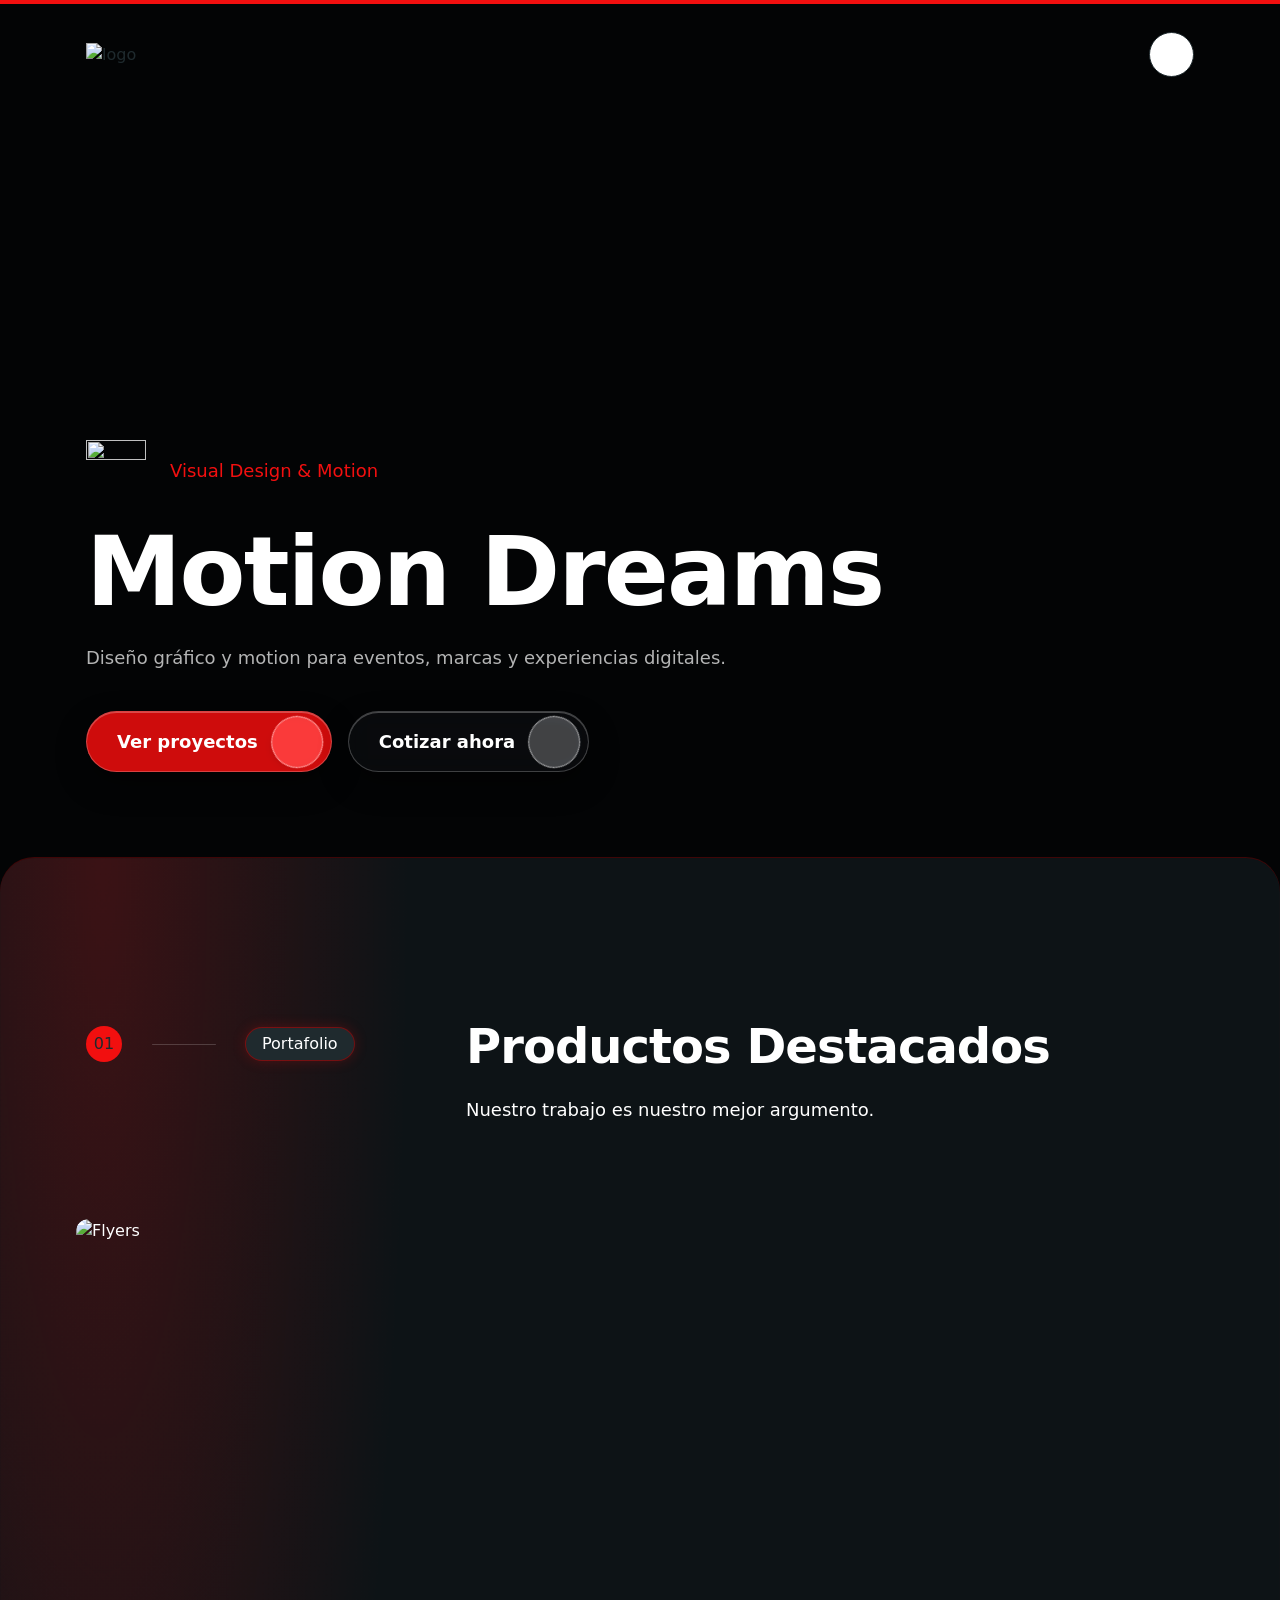
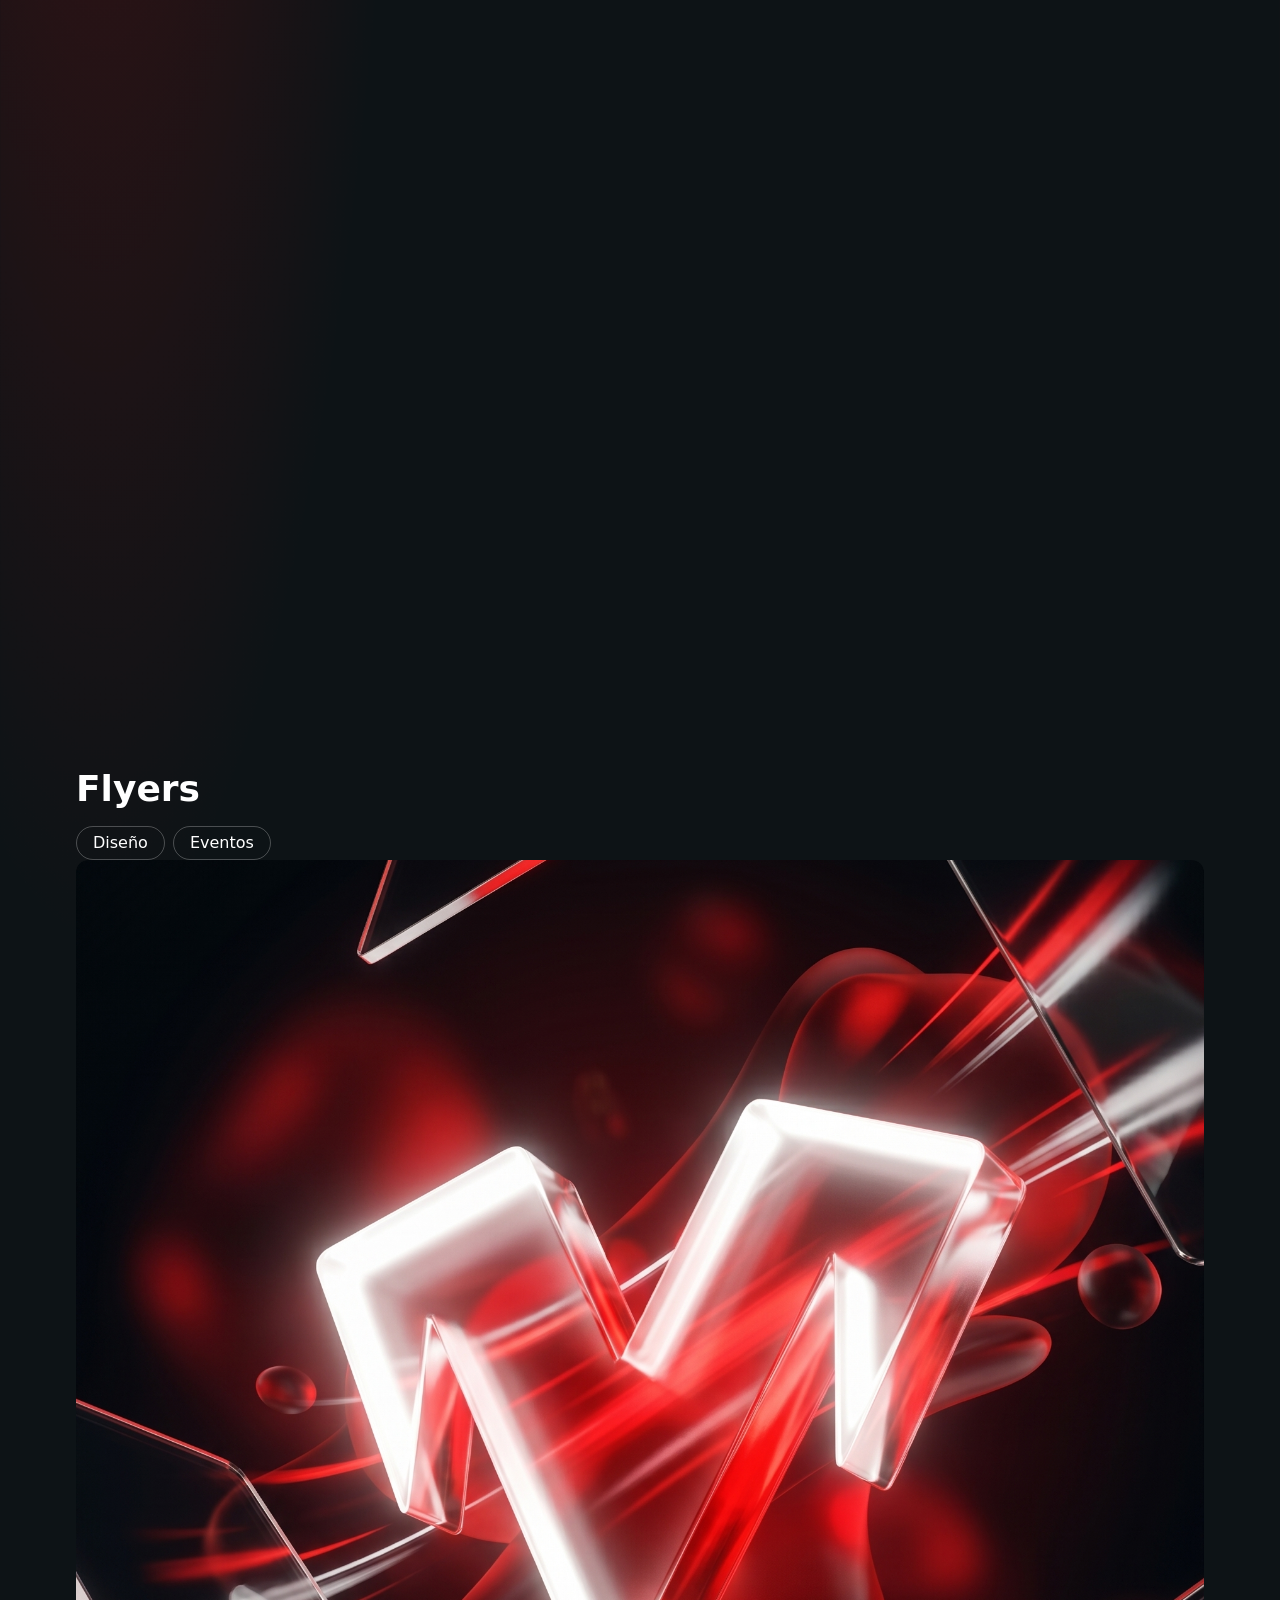
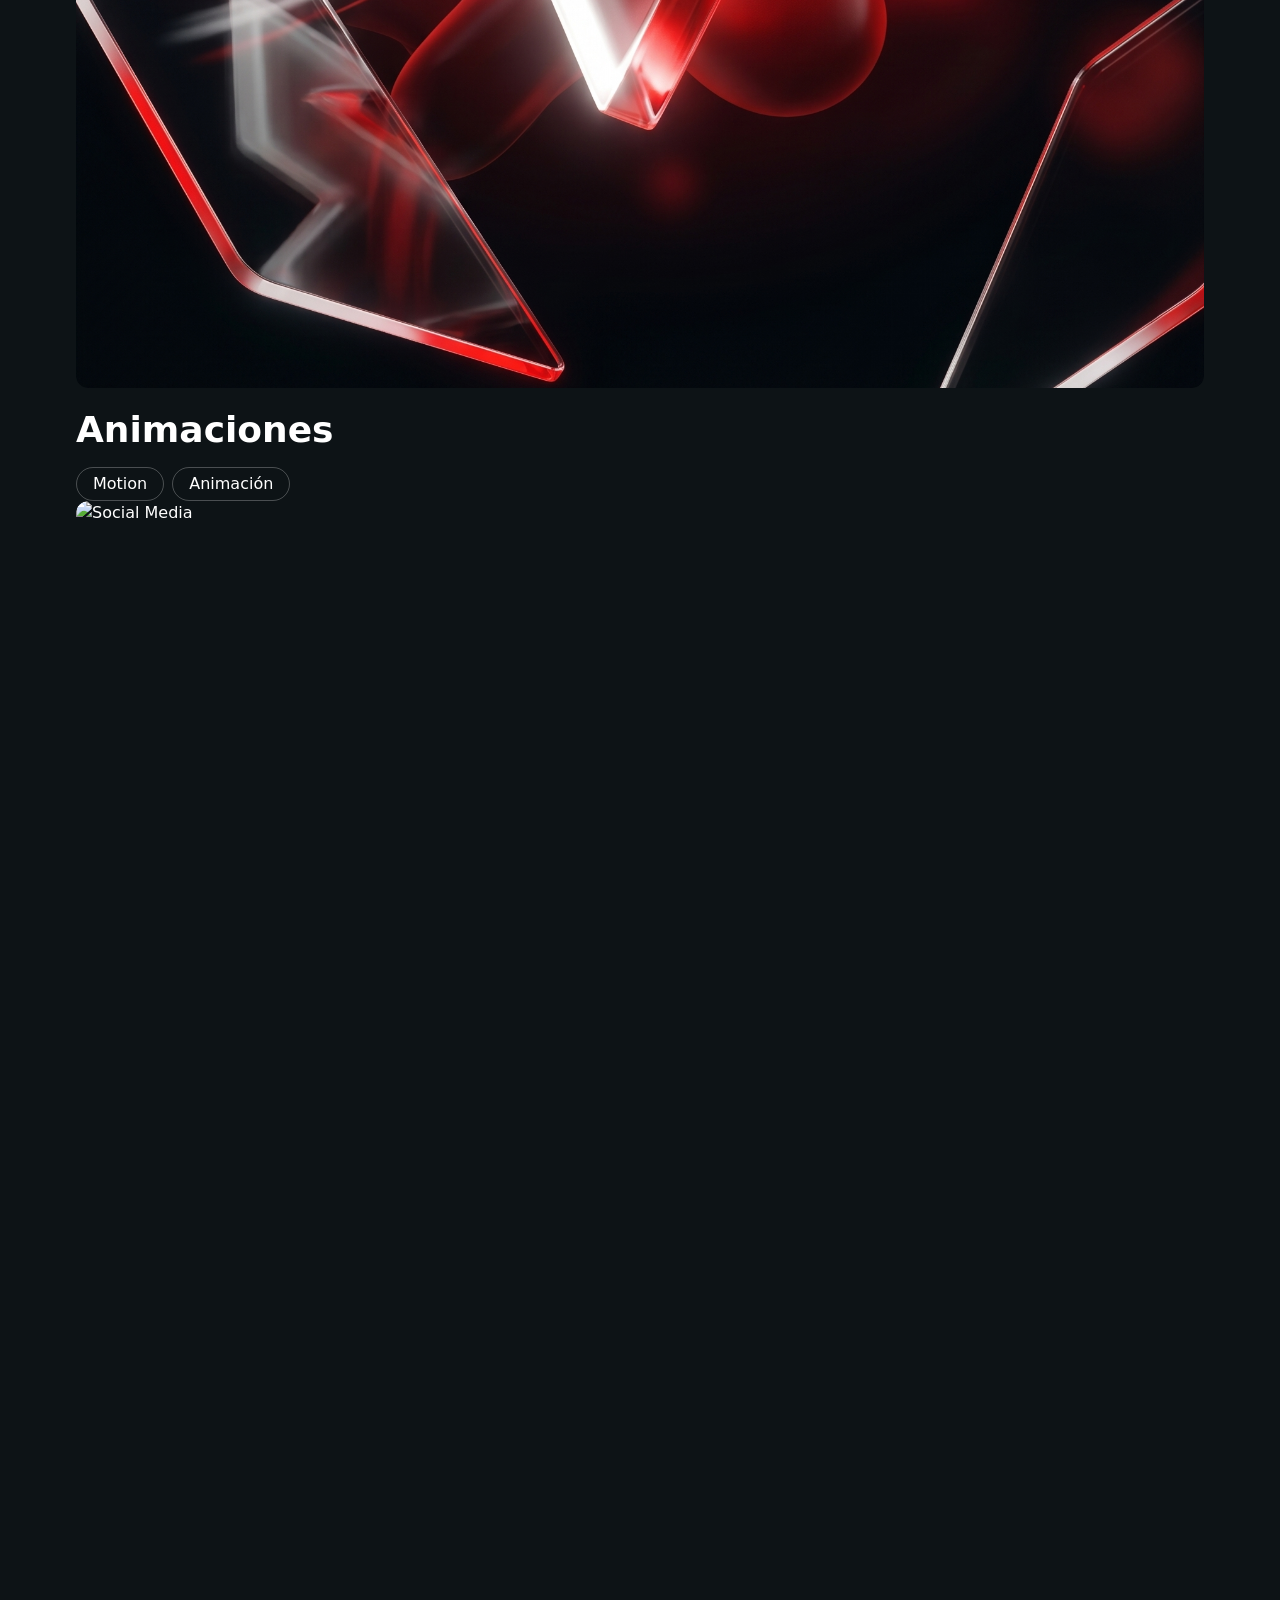
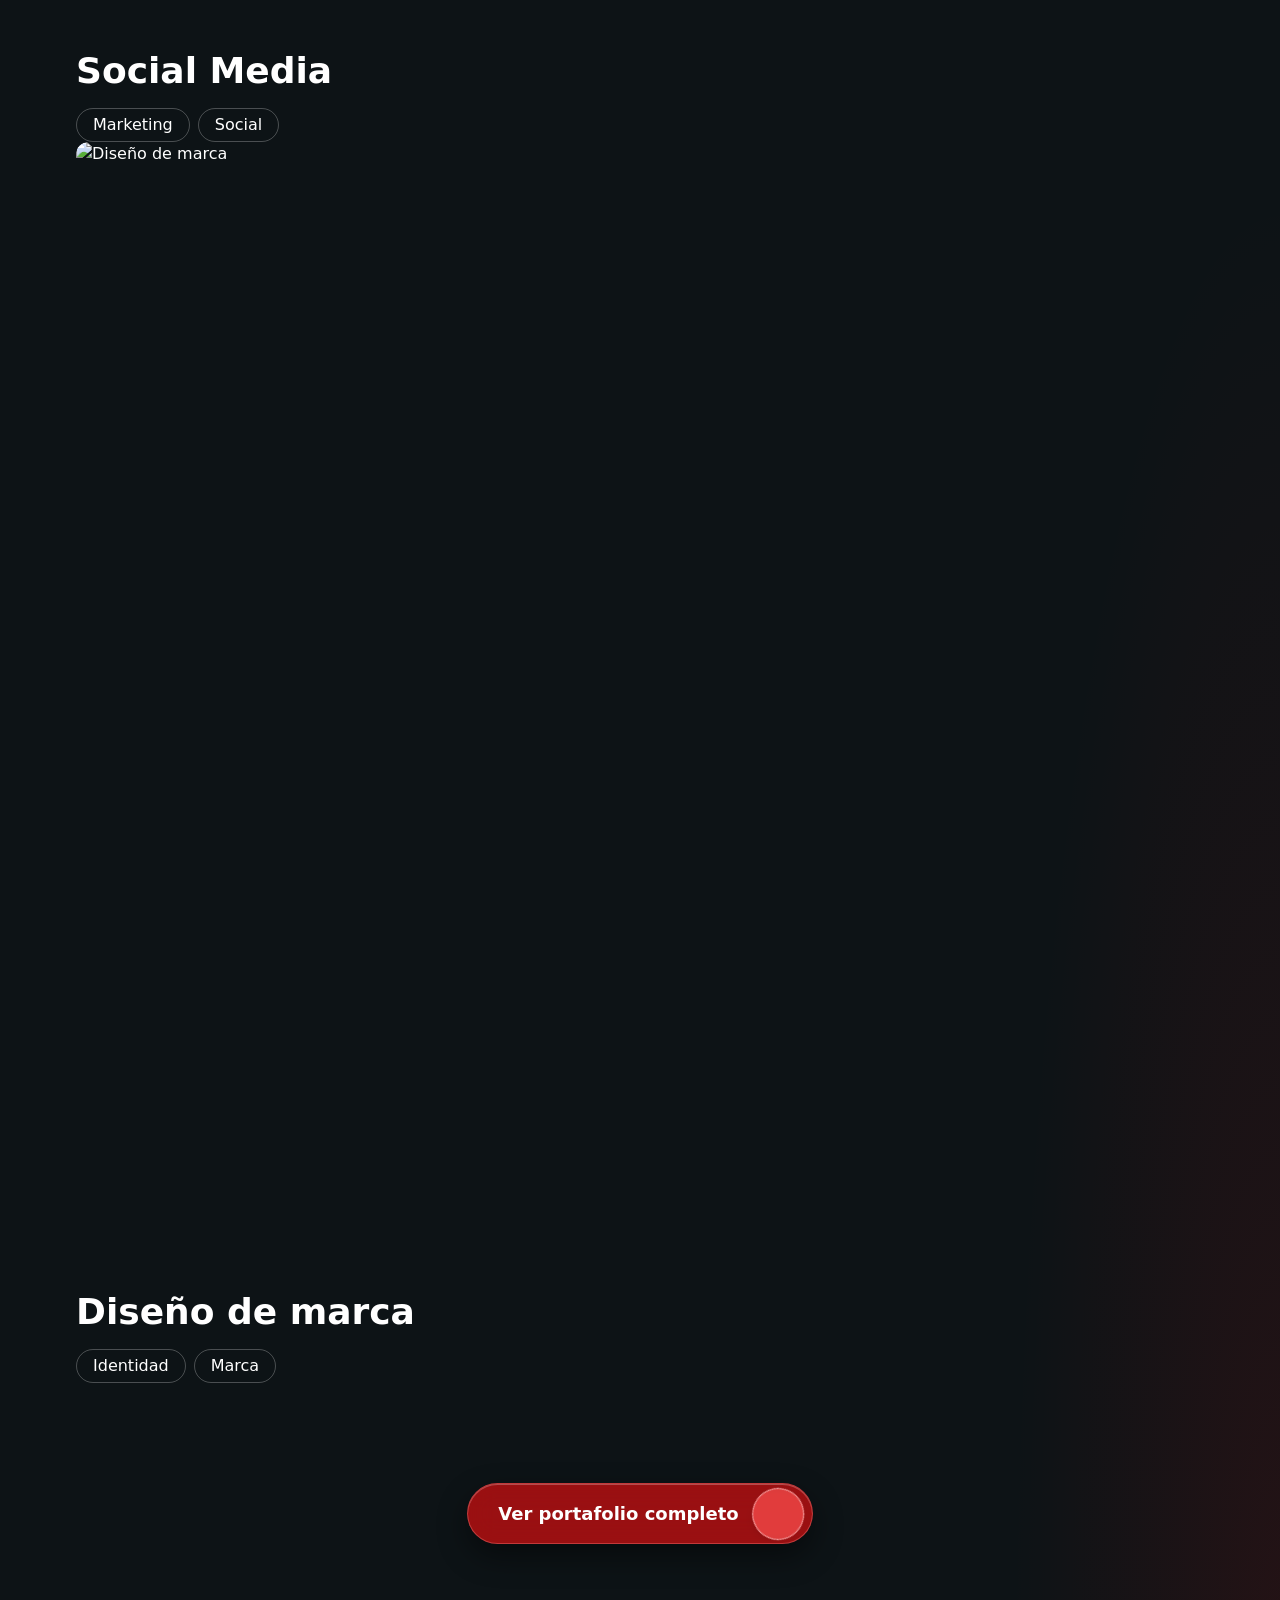
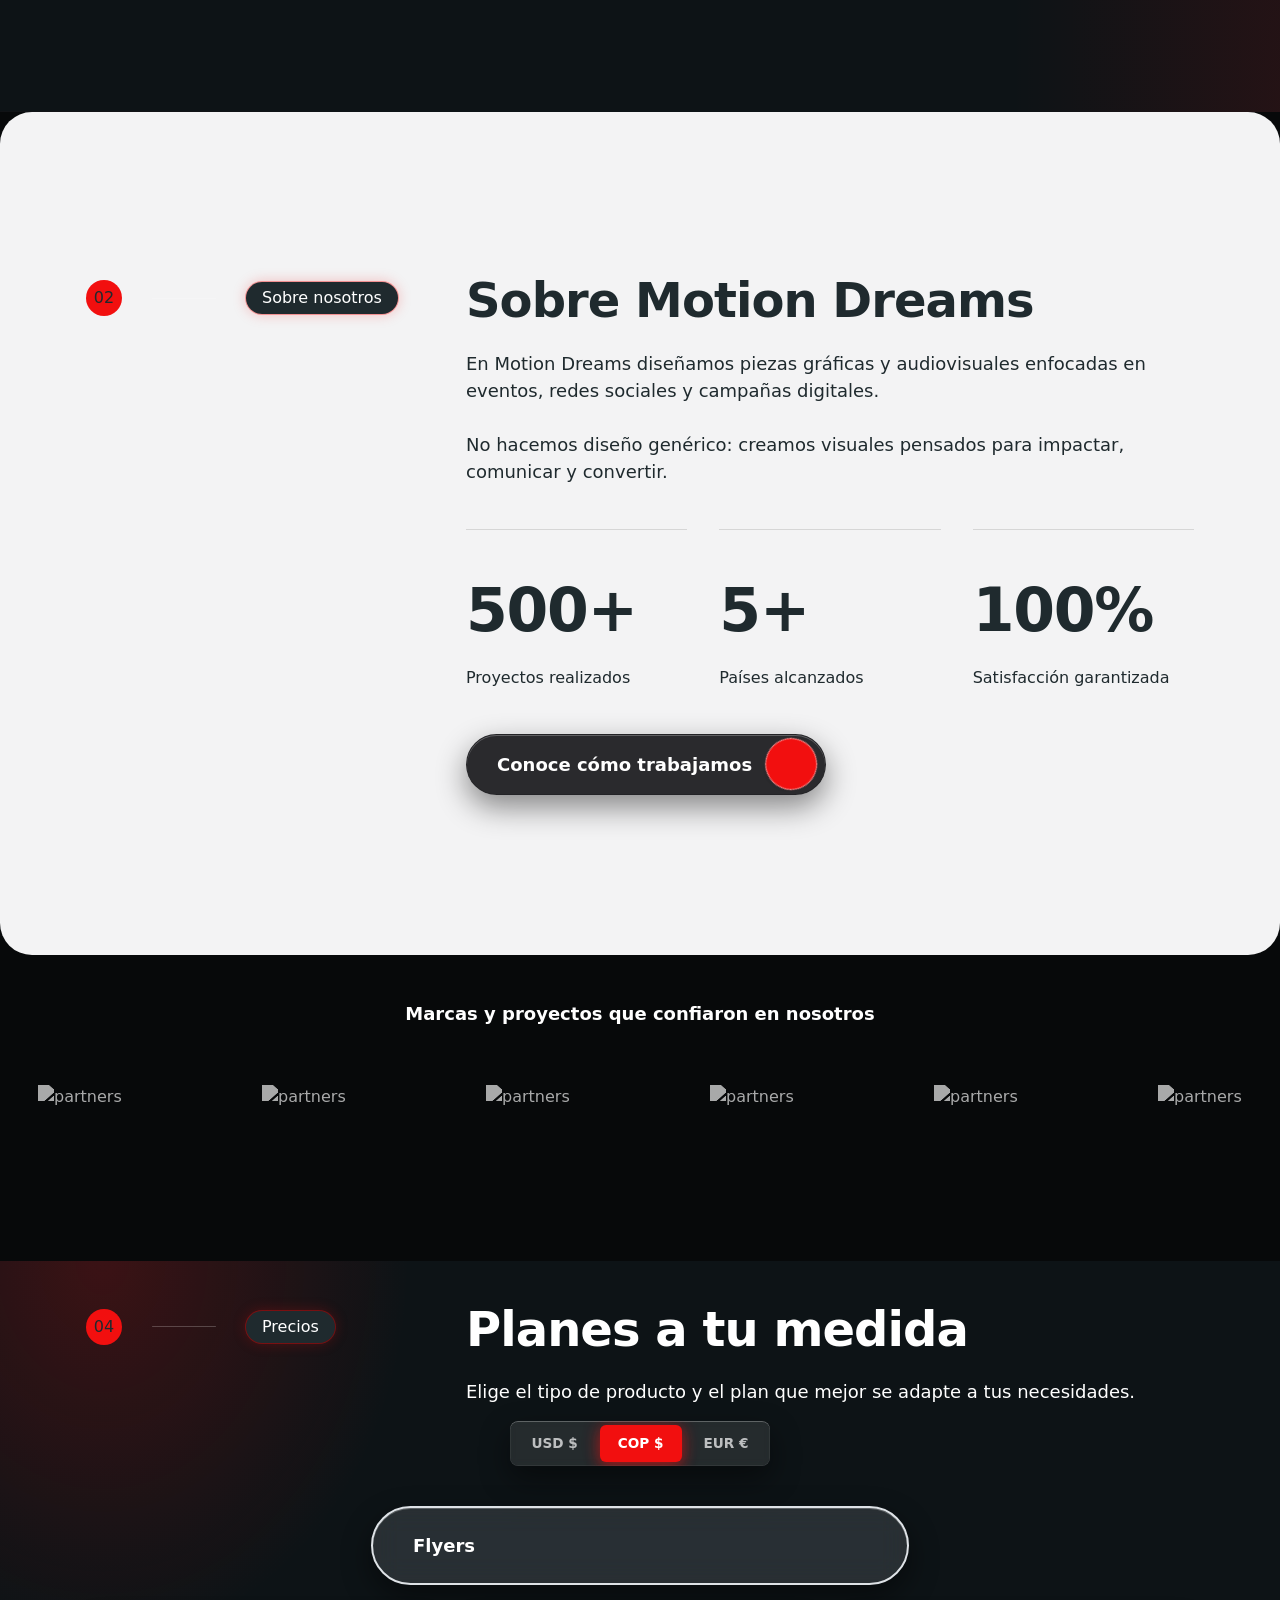
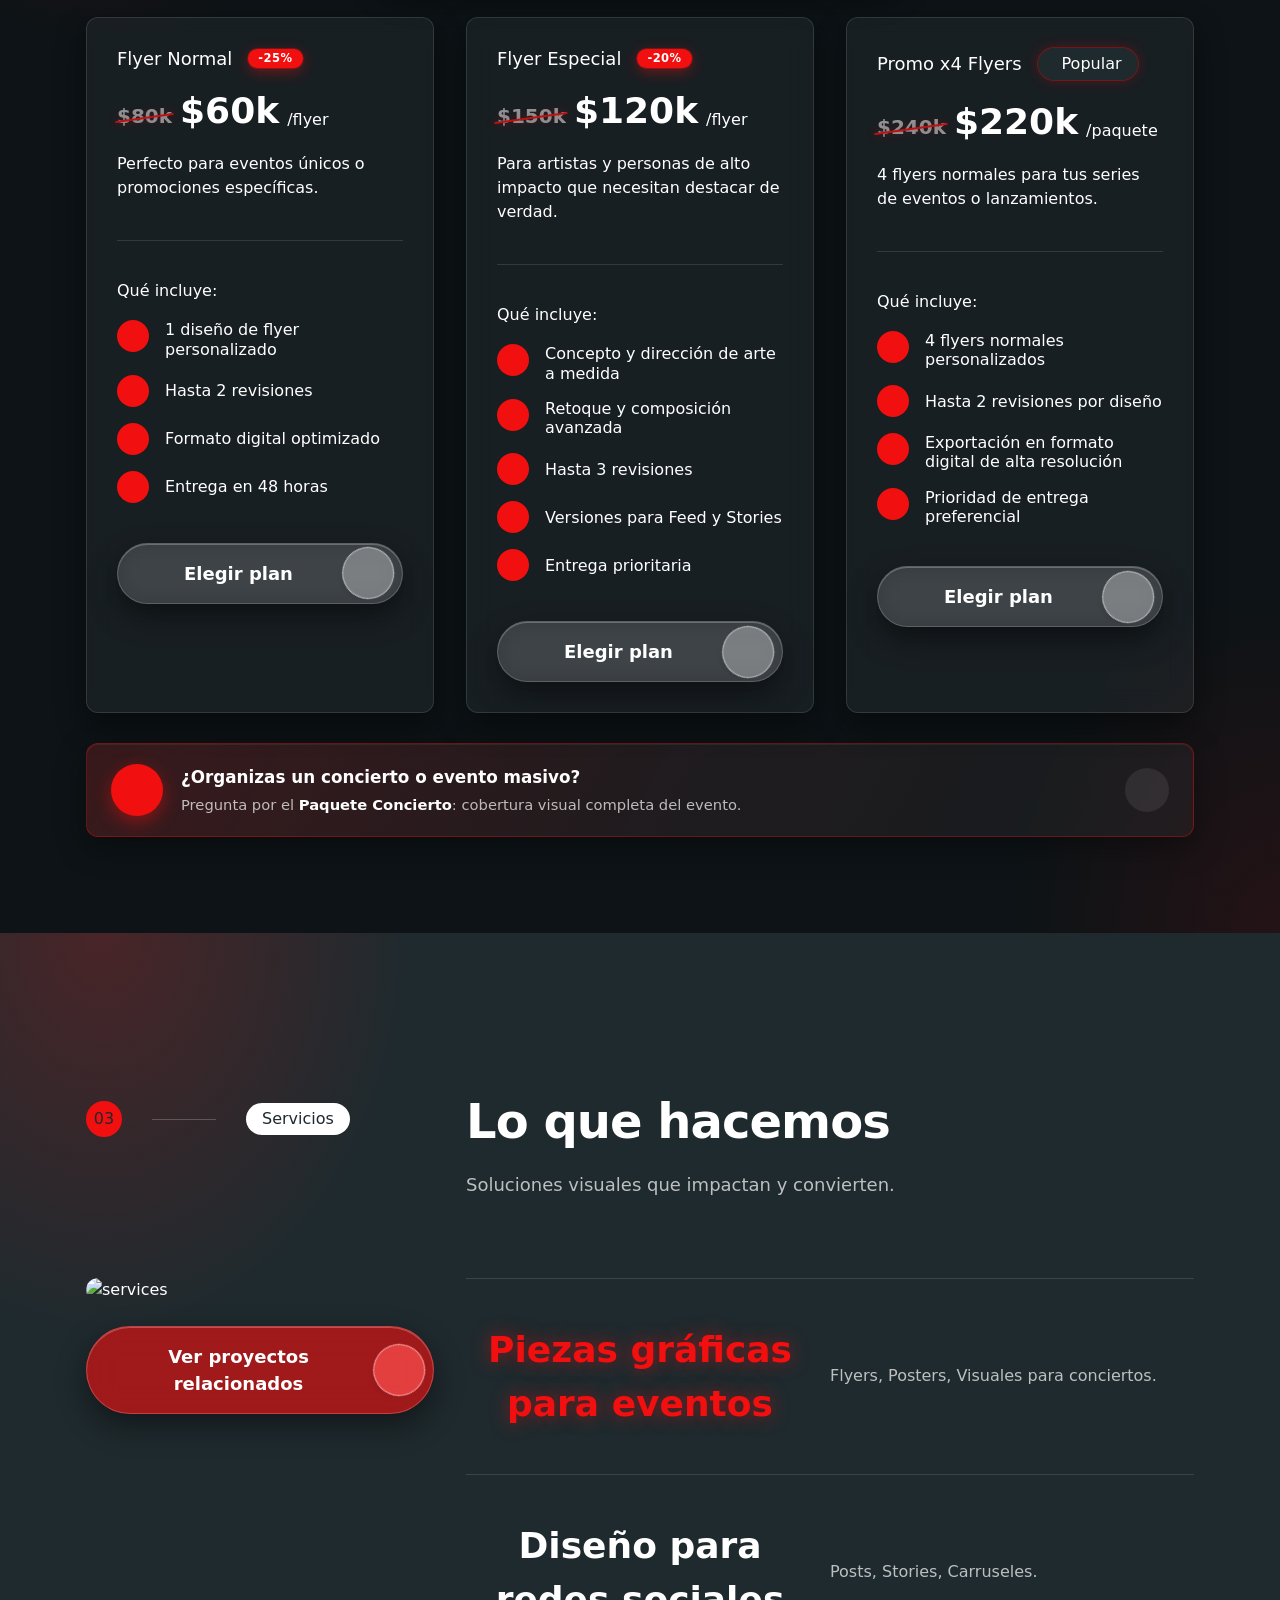
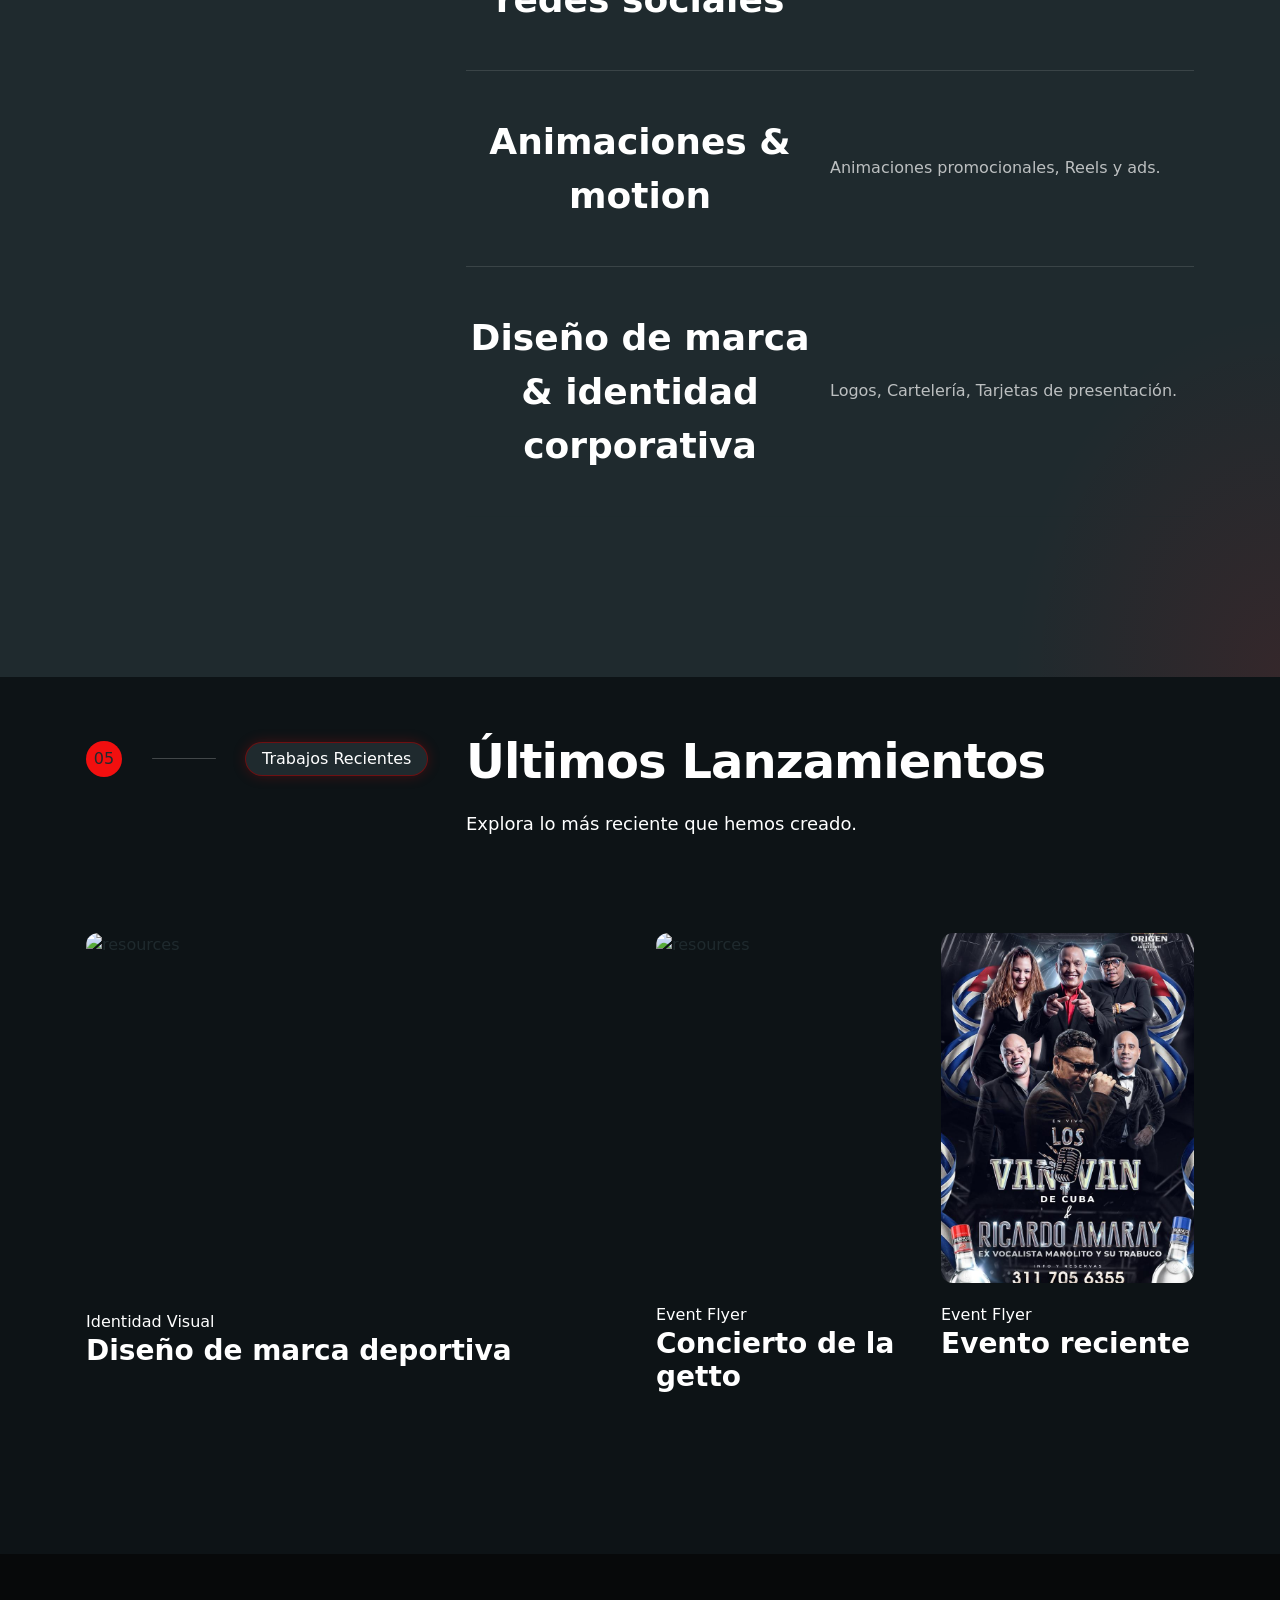
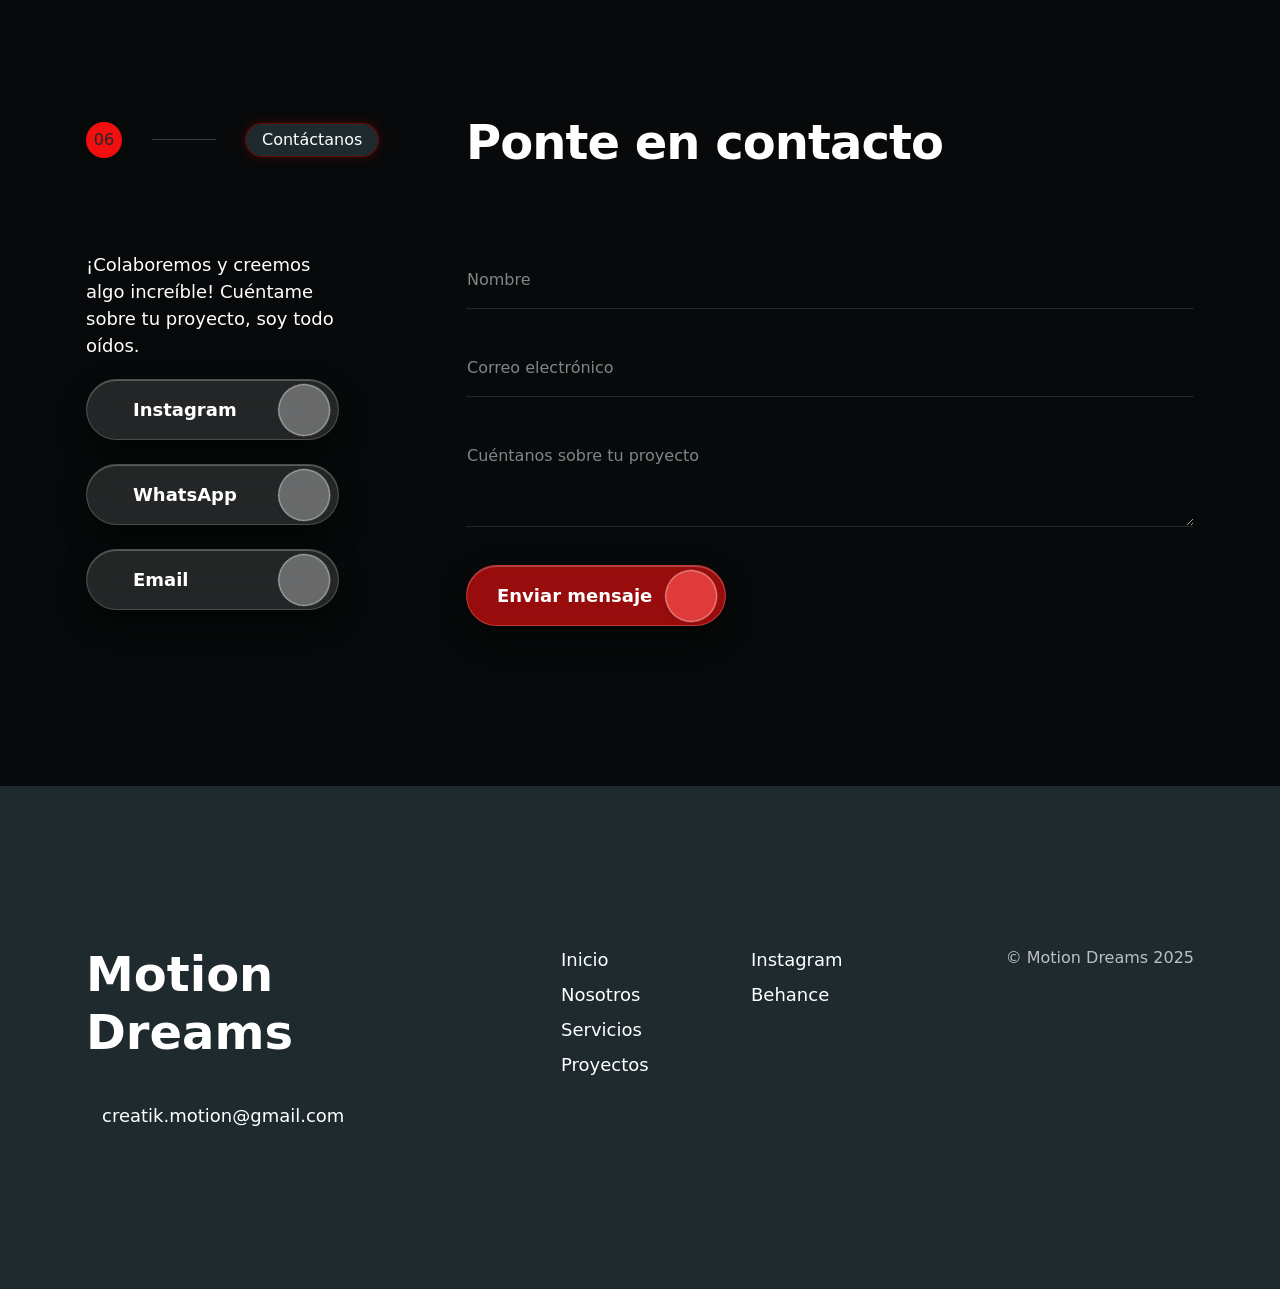
==== commit 621e53b6: "actualizacion" ====
--- a/index.html
+++ b/index.html
@@ -236,7 +236,7 @@
                     <li class="header-item">
                       <a href="#pricing" class="header-link hstack gap-2 fs-7 fw-bold text-dark"><img
                           src="assets/images/svgs/secondary-leaf.svg" alt="" width="20" height="20"
-                          class="img-fluid  animate-spin">Planes</a>
+                          class="img-fluid  animate-spin">Precios</a>
                     </li>
                     <li class="header-item">
                       <a href="./contact.html" class="header-link hstack gap-2 fs-7 fw-bold text-dark"><img
@@ -811,7 +811,7 @@
                   <span
                     class="round-36 flex-shrink-0 text-dark rounded-circle bg-primary hstack justify-content-center fw-medium">04</span>
                   <hr class="border-line bg-white">
-                  <span class="badge text-bg-dark">Planes</span>
+                  <span class="badge text-bg-dark">Precios</span>
                 </div>
               </div>
               <div class="col-xl-8 col-xxl-7">
@@ -823,6 +823,21 @@
                       <p class="fs-5 mb-0 text-opacity-70">Elige el tipo de producto y el plan que mejor se adapte a tus
                         necesidades.</p>
                     </div>
+                  </div>
+                </div>
+              </div>
+            </div>
+
+            <!-- Currency toggle -->
+            <div class="row justify-content-center mb-4" data-aos="fade-up" data-aos-delay="150"
+              data-aos-duration="1000">
+              <div class="col-auto">
+                <div class="md-seg md-glass md-glass--ctrl mx-auto">
+                  <span class="mg-distort"></span><span class="mg-tint"></span><span class="mg-edge"></span>
+                  <div class="mg-content d-flex gap-1">
+                    <button type="button" class="md-cur-btn" data-cur="usd">USD&nbsp;$</button>
+                    <button type="button" class="md-cur-btn on" data-cur="cop">COP&nbsp;$</button>
+                    <button type="button" class="md-cur-btn" data-cur="eur">EUR&nbsp;€</button>
                   </div>
                 </div>
               </div>
@@ -882,6 +897,12 @@
                     <div class="d-flex flex-column gap-6">
                       <div class="hstack gap-3 flex-wrap">
                         <h5 class="mb-0 fw-medium">Flyer Normal</h5>
+                        <span class="md-off-badge">-25%</span>
+                      </div>
+                      <div class="hstack gap-2 align-items-end flex-wrap">
+                        <span class="md-price-old">$80k</span>
+                        <h3 class="mb-0">$60k</h3>
+                        <p class="mb-0">/flyer</p>
                       </div>
                       <p class="mb-0">Perfecto para eventos únicos o promociones específicas.</p>
                     </div>
@@ -930,6 +951,12 @@
                     <div class="d-flex flex-column gap-6">
                       <div class="hstack gap-3 flex-wrap">
                         <h5 class="mb-0 fw-medium">Flyer Especial</h5>
+                        <span class="md-off-badge">-20%</span>
+                      </div>
+                      <div class="hstack gap-2 align-items-end flex-wrap">
+                        <span class="md-price-old">$150k</span>
+                        <h3 class="mb-0">$120k</h3>
+                        <p class="mb-0">/flyer</p>
                       </div>
                       <p class="mb-0">Para artistas y personas de alto impacto que necesitan destacar de verdad.</p>
                     </div>
@@ -986,6 +1013,11 @@
                         <h5 class="mb-0 fw-medium">Promo x4 Flyers</h5>
                         <span class="badge text-bg-dark hstack gap-2"><iconify-icon icon="lucide:flame"
                             class="fs-5"></iconify-icon>Popular</span>
+                      </div>
+                      <div class="hstack gap-2 align-items-end flex-wrap">
+                        <span class="md-price-old">$240k</span>
+                        <h3 class="mb-0">$220k</h3>
+                        <p class="mb-0">/paquete</p>
                       </div>
                       <p class="mb-0">4 flyers normales para tus series de eventos o lanzamientos.</p>
                     </div>
@@ -1051,6 +1083,10 @@
                       <div class="hstack gap-3">
                         <h5 class="mb-0 fw-medium">Básico</h5>
                       </div>
+                      <div class="hstack gap-2">
+                        <h3 class="mb-0">$180k</h3>
+                        <p class="mb-0">/proyecto</p>
+                      </div>
                       <p class="mb-0">Animación básica efectiva para destacar.</p>
                     </div>
                     <div class="pt-8 border-top d-flex flex-column gap-6">
@@ -1101,6 +1137,10 @@
                         <span class="badge text-bg-dark hstack gap-2"><iconify-icon icon="lucide:flame"
                             class="fs-5"></iconify-icon>Popular</span>
                       </div>
+                      <div class="hstack gap-2">
+                        <h3 class="mb-0">$250k</h3>
+                        <p class="mb-0">/proyecto</p>
+                      </div>
                       <p class="mb-0">Producción audiovisual de alto nivel con efectos cinemáticos.</p>
                     </div>
                     <div class="pt-8 border-top d-flex flex-column gap-6">
@@ -1160,6 +1200,10 @@
                     <div class="d-flex flex-column gap-6">
                       <div class="hstack gap-3">
                         <h5 class="mb-0 fw-medium">Premium</h5>
+                      </div>
+                      <div class="hstack gap-2">
+                        <h3 class="mb-0">$300k</h3>
+                        <p class="mb-0">/proyecto</p>
                       </div>
                       <p class="mb-0">Experiencia audiovisual inmersiva con locución profesional.</p>
                     </div>
@@ -1219,6 +1263,10 @@
                       <div class="hstack gap-3">
                         <h5 class="mb-0 fw-medium">Bronce</h5>
                       </div>
+                      <div class="hstack gap-2">
+                        <h3 class="mb-0">$450k</h3>
+                        <p class="mb-0">/proyecto</p>
+                      </div>
                       <p class="mb-0">Logo, manual base, 1 producto y banner social.</p>
                     </div>
                     <div class="pt-8 border-top d-flex flex-column gap-6">
@@ -1269,6 +1317,10 @@
                         <span class="badge text-bg-dark hstack gap-2"><iconify-icon icon="lucide:flame"
                             class="fs-5"></iconify-icon>Popular</span>
                       </div>
+                      <div class="hstack gap-2">
+                        <h3 class="mb-0">$850k</h3>
+                        <p class="mb-0">/proyecto</p>
+                      </div>
                       <p class="mb-0">Identidad completa para marcas en crecimiento.</p>
                     </div>
                     <div class="pt-8 border-top d-flex flex-column gap-6">
@@ -1316,6 +1368,10 @@
                     <div class="d-flex flex-column gap-6">
                       <div class="hstack gap-3">
                         <h5 class="mb-0 fw-medium">Oro</h5>
+                      </div>
+                      <div class="hstack gap-2">
+                        <h3 class="mb-0">$1.5M</h3>
+                        <p class="mb-0">/proyecto</p>
                       </div>
                       <p class="mb-0">Solución integral de branding para empresas.</p>
                     </div>
@@ -1369,6 +1425,10 @@
                       <div class="hstack gap-3">
                         <h5 class="mb-0 fw-medium">Iniciante</h5>
                       </div>
+                      <div class="hstack gap-2">
+                        <h3 class="mb-0">$60k</h3>
+                        <p class="mb-0">/paquete</p>
+                      </div>
                       <p class="mb-0">Presencia profesional básica para tu marca personal o negocio.</p>
                     </div>
                     <div class="pt-8 border-top d-flex flex-column gap-6">
@@ -1416,6 +1476,10 @@
                     <div class="d-flex flex-column gap-6">
                       <div class="hstack gap-3">
                         <h5 class="mb-0 fw-medium">Intermedio</h5>
+                      </div>
+                      <div class="hstack gap-2">
+                        <h3 class="mb-0">$200k</h3>
+                        <p class="mb-0">/paquete</p>
                       </div>
                       <p class="mb-0">Aumenta tu impacto visual con contenido variado y profesional.</p>
                     </div>
@@ -1472,6 +1536,10 @@
                         <h5 class="mb-0 fw-medium">Recurrente Mensual</h5>
                         <span class="badge text-bg-dark hstack gap-2"><iconify-icon icon="lucide:briefcase"
                             class="fs-5"></iconify-icon>Socio Estratégico</span>
+                      </div>
+                      <div class="hstack gap-2">
+                        <h3 class="mb-0">$350k</h3>
+                        <p class="mb-0">/mes</p>
                       </div>
                       <p class="mb-0">Tu equipo de diseño dedicado para un crecimiento constante.</p>
                     </div>
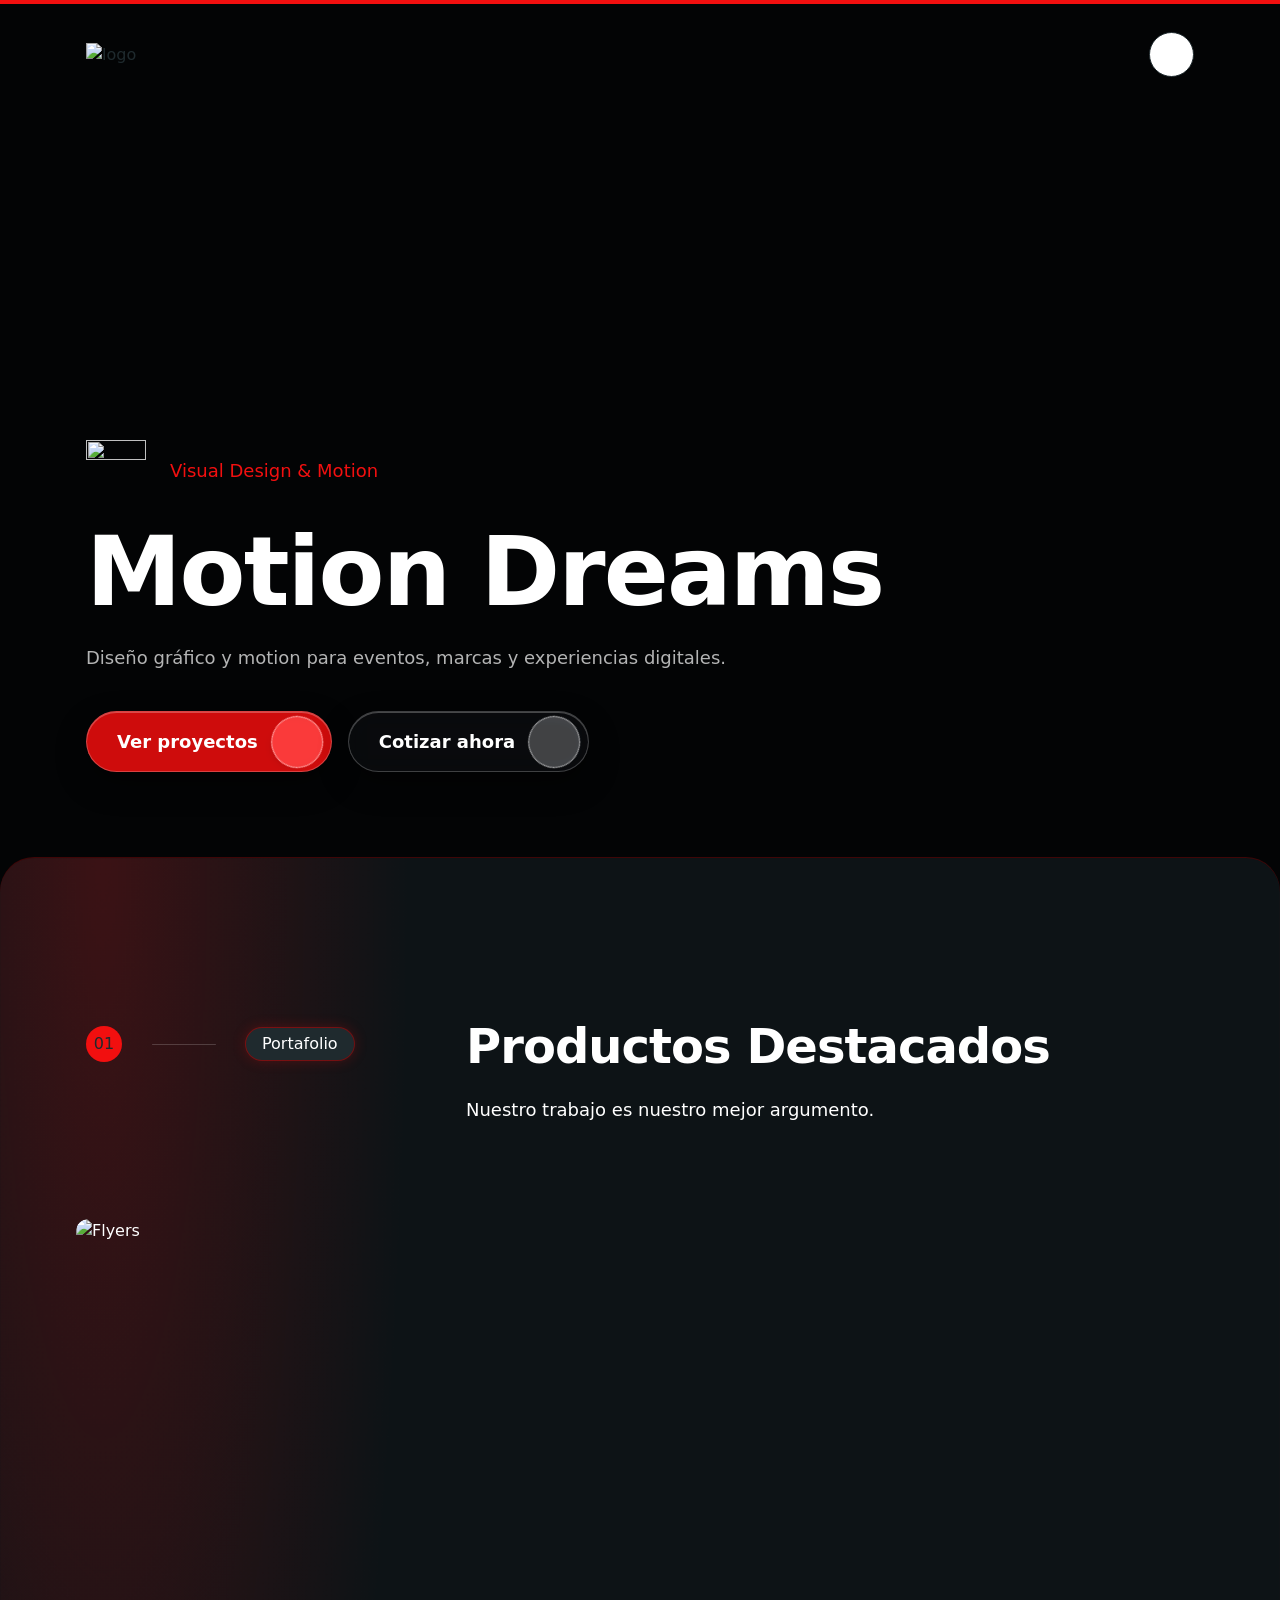
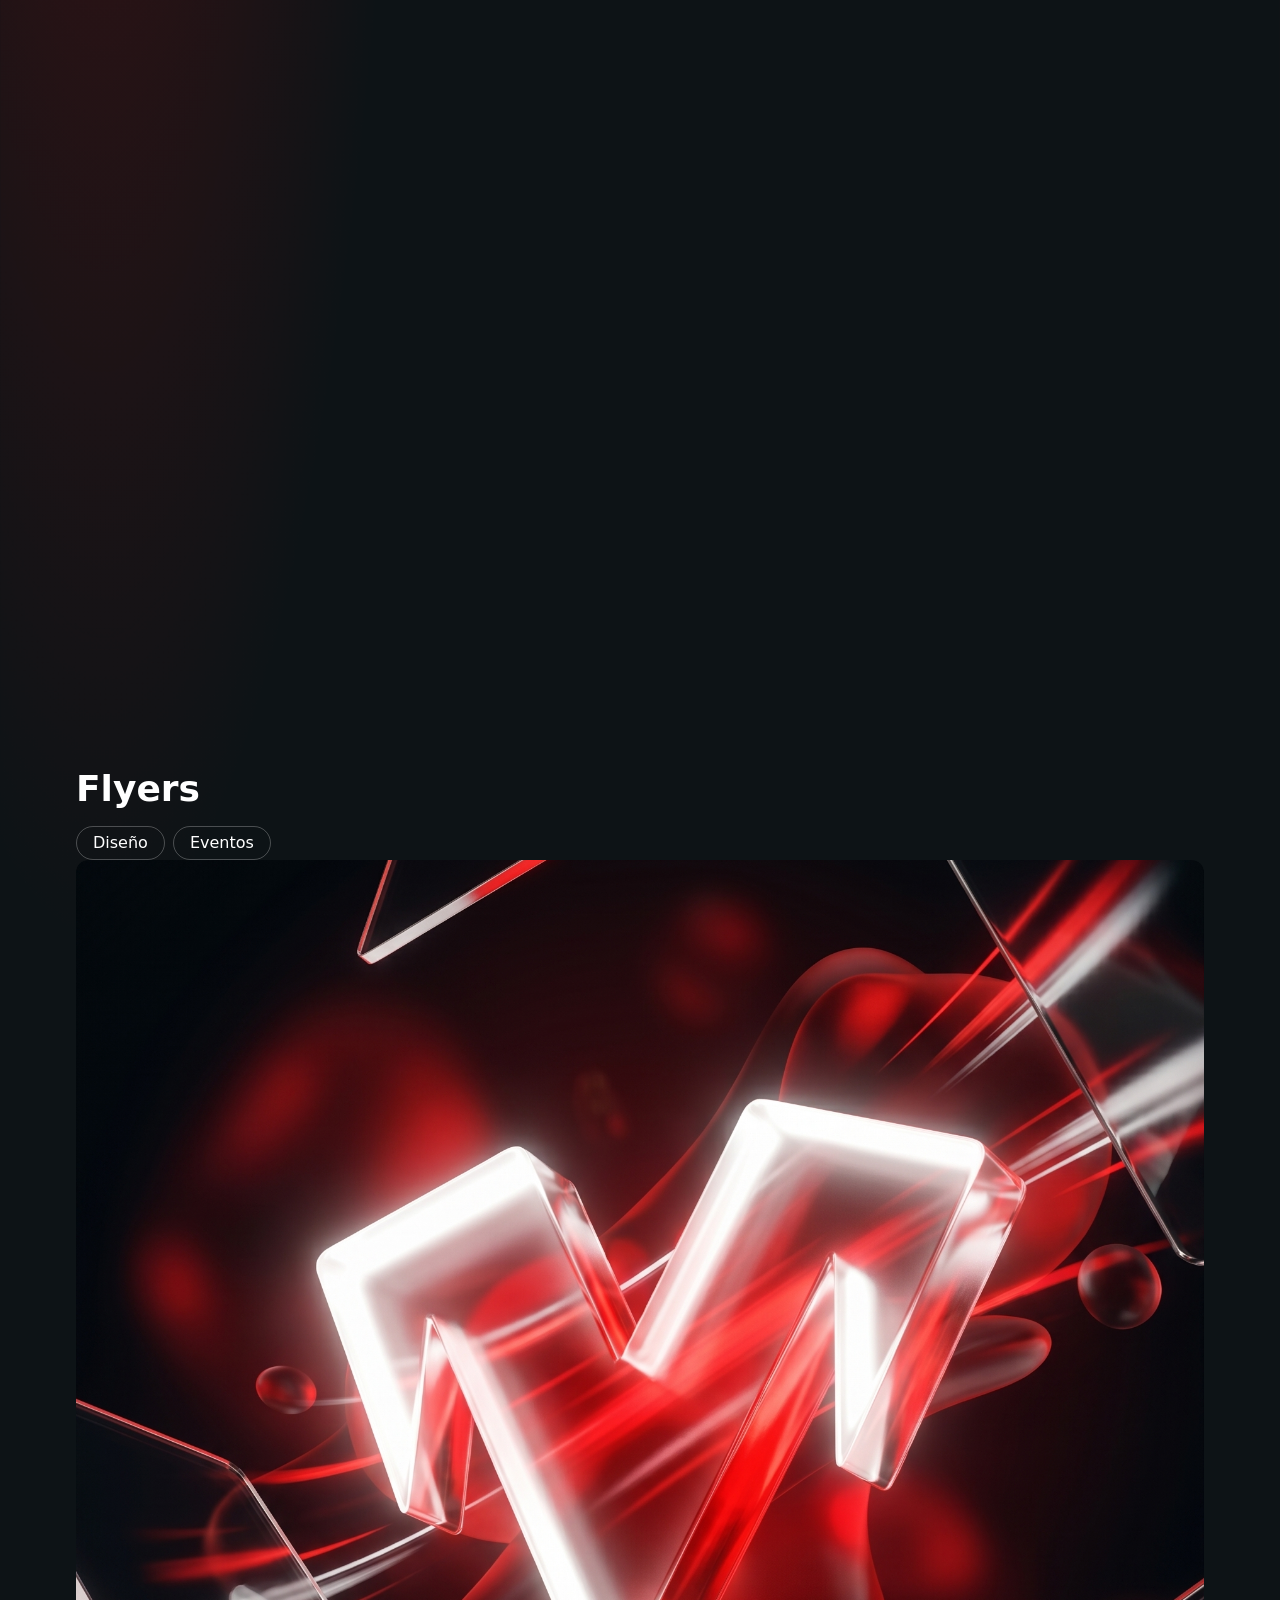
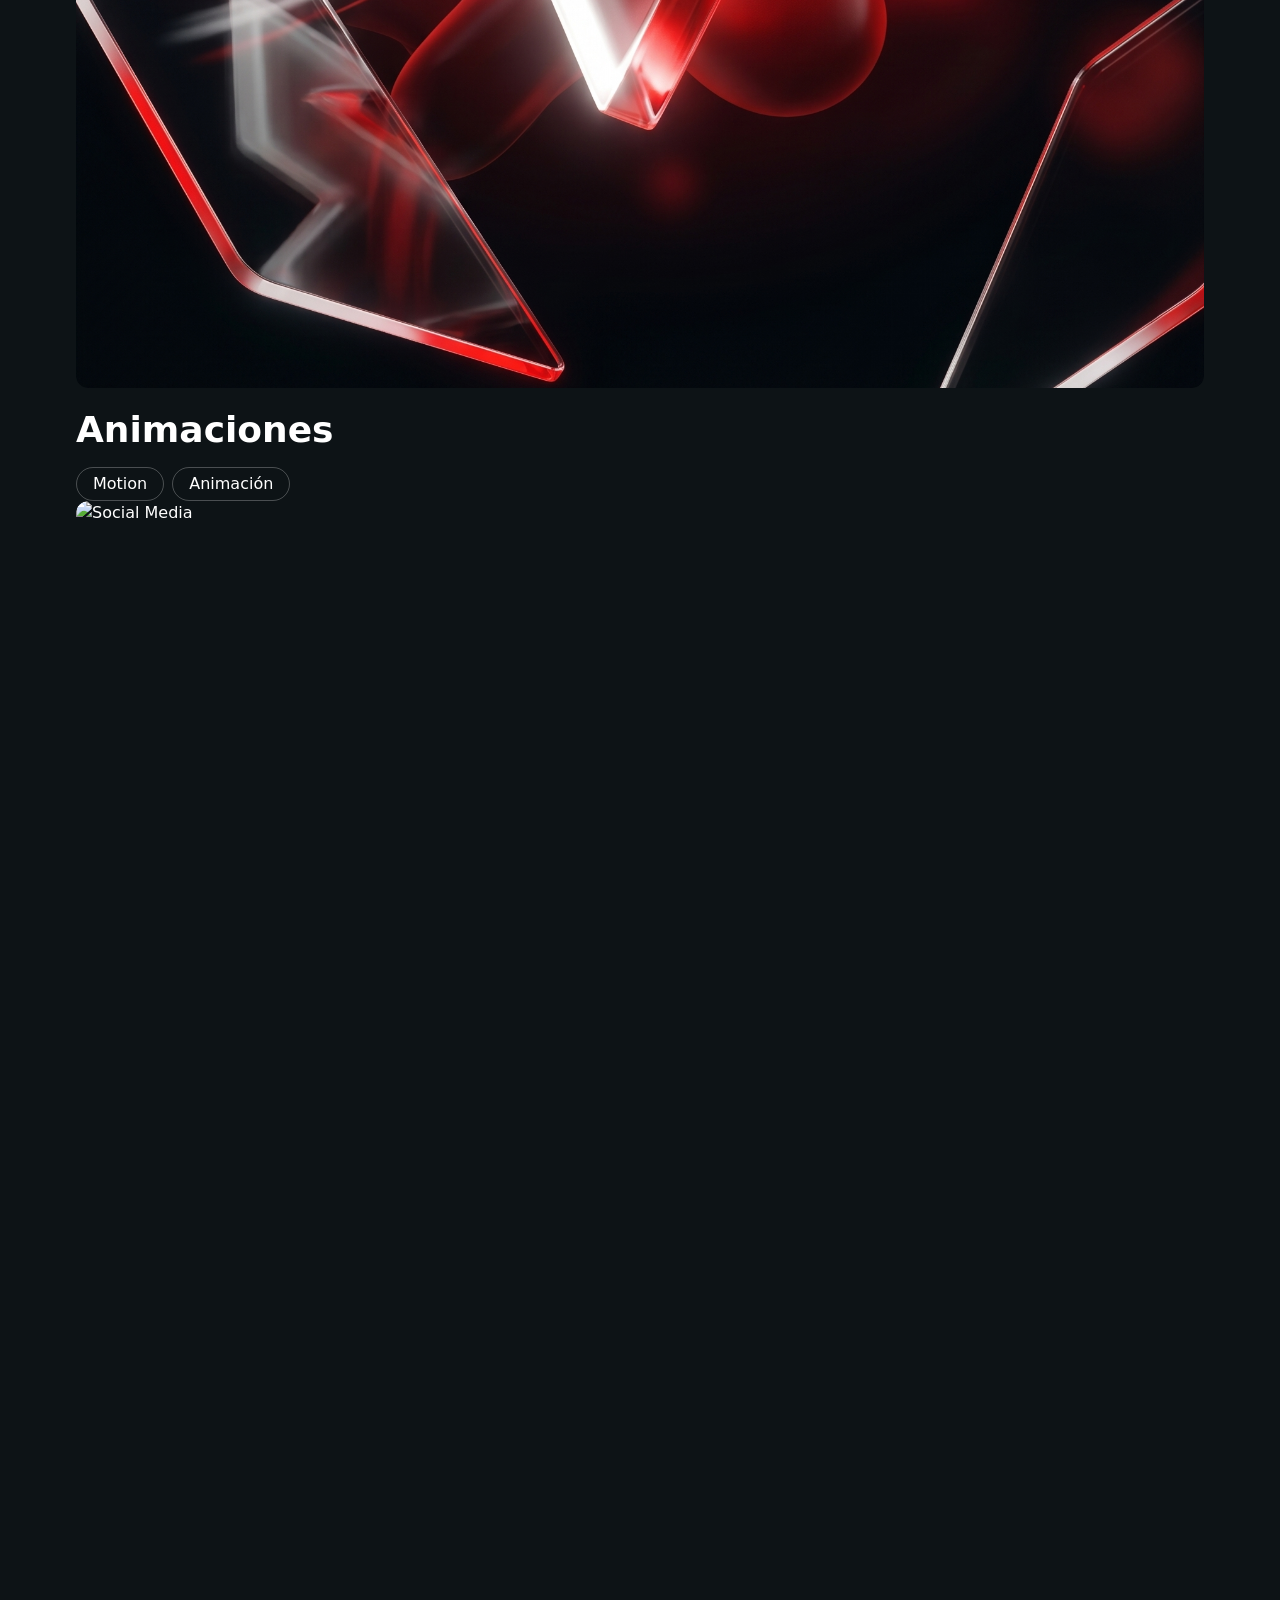
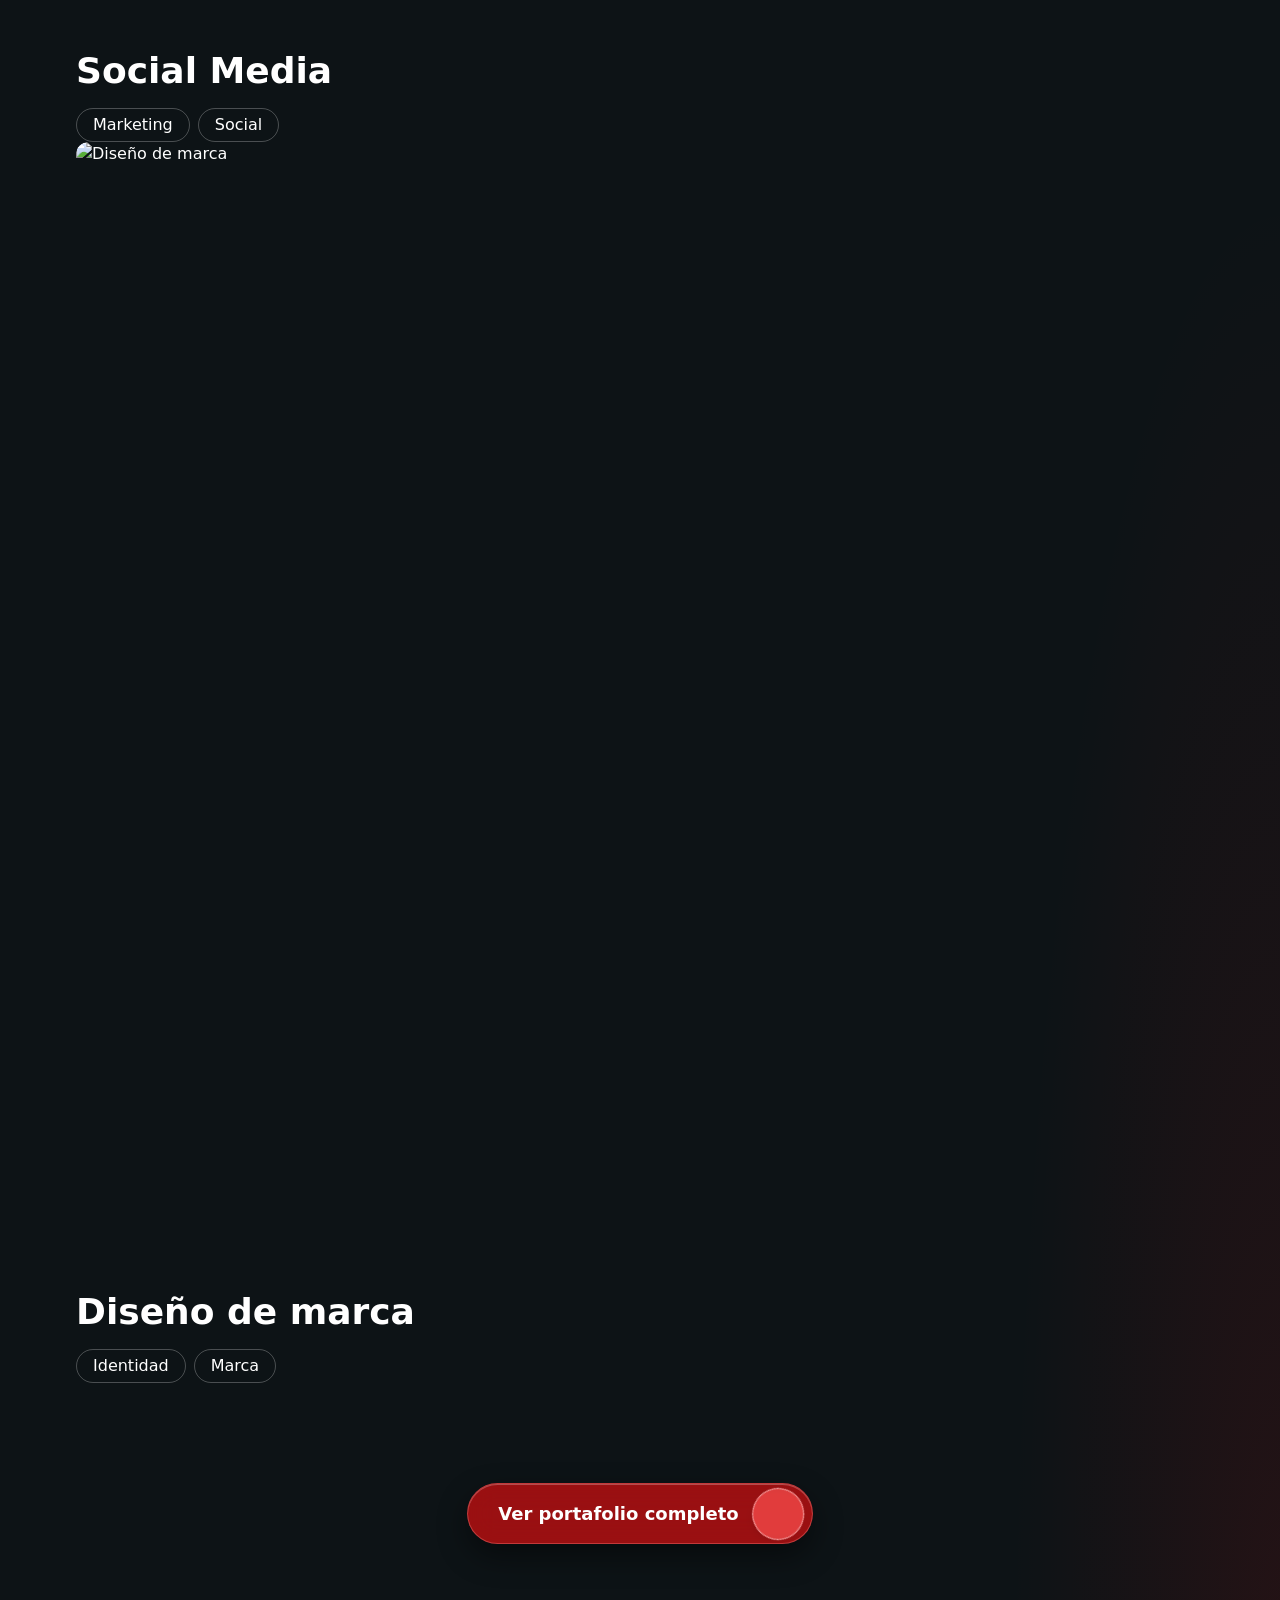
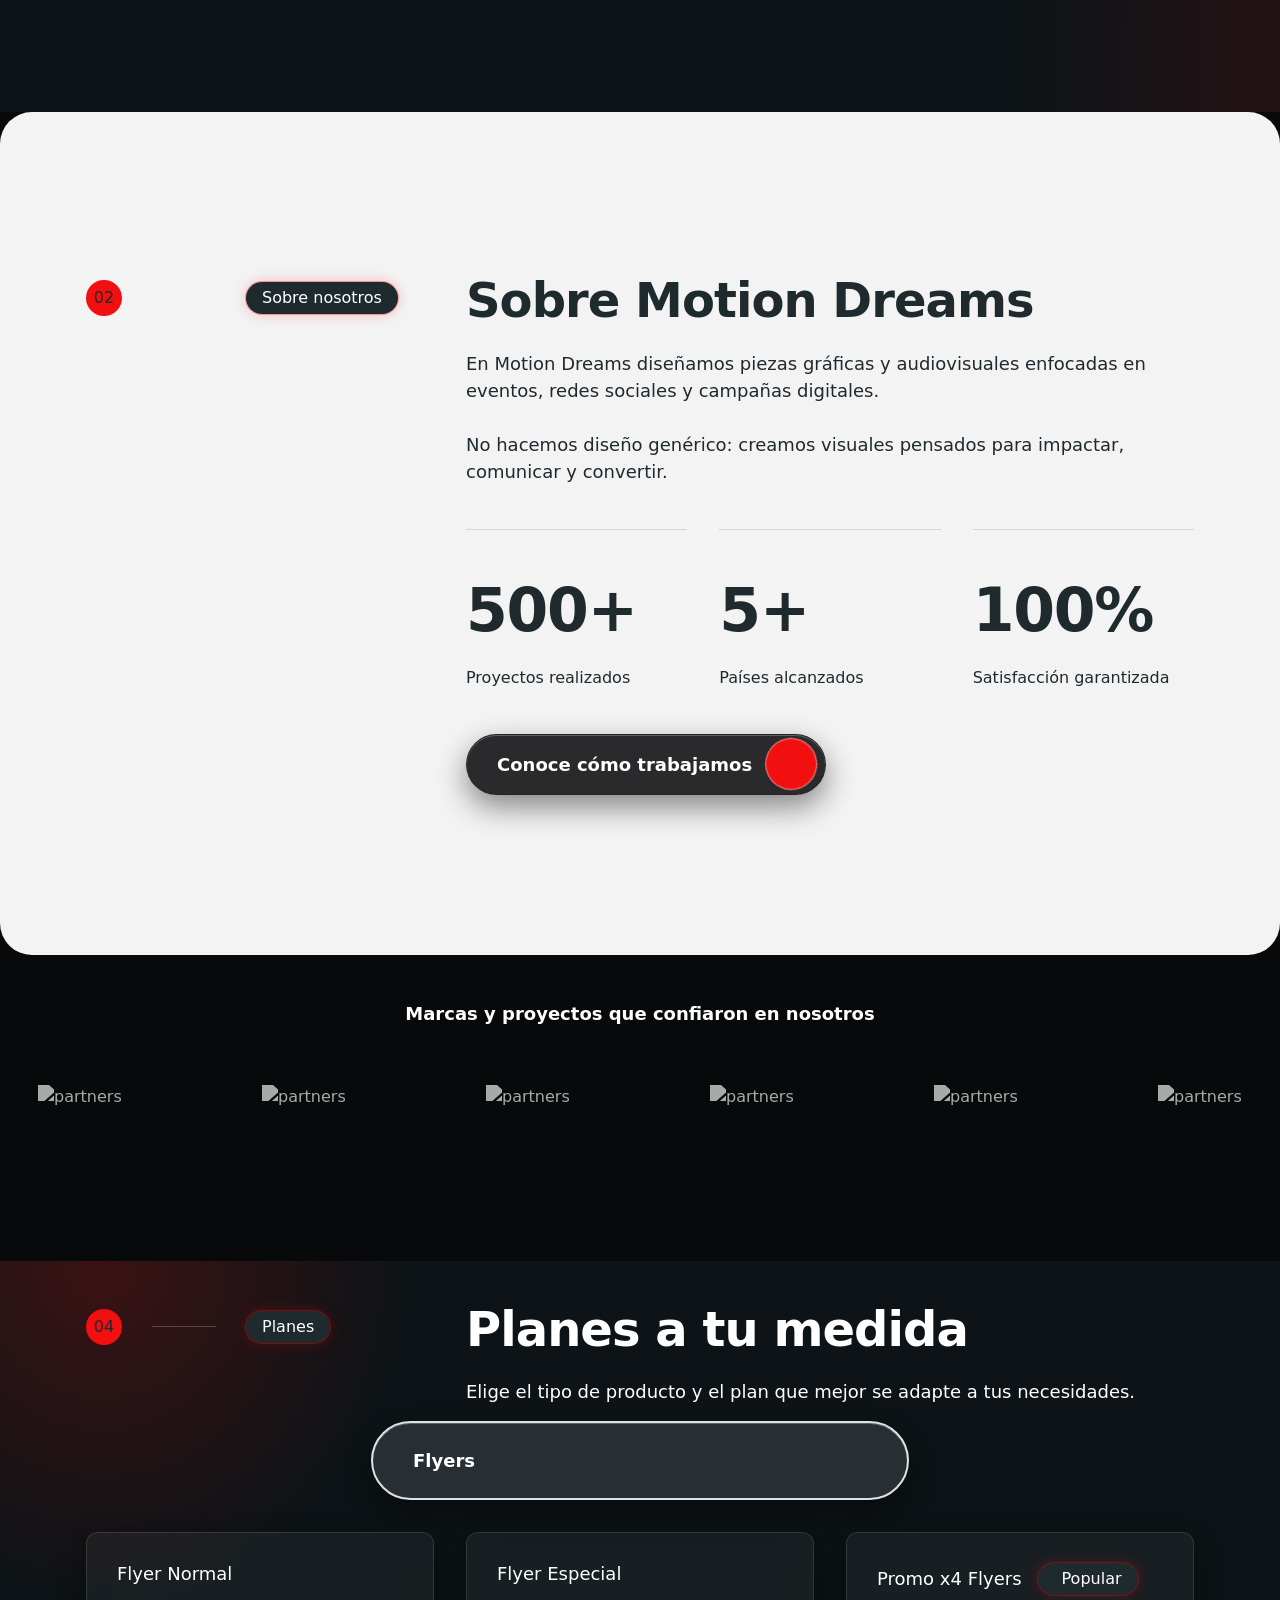
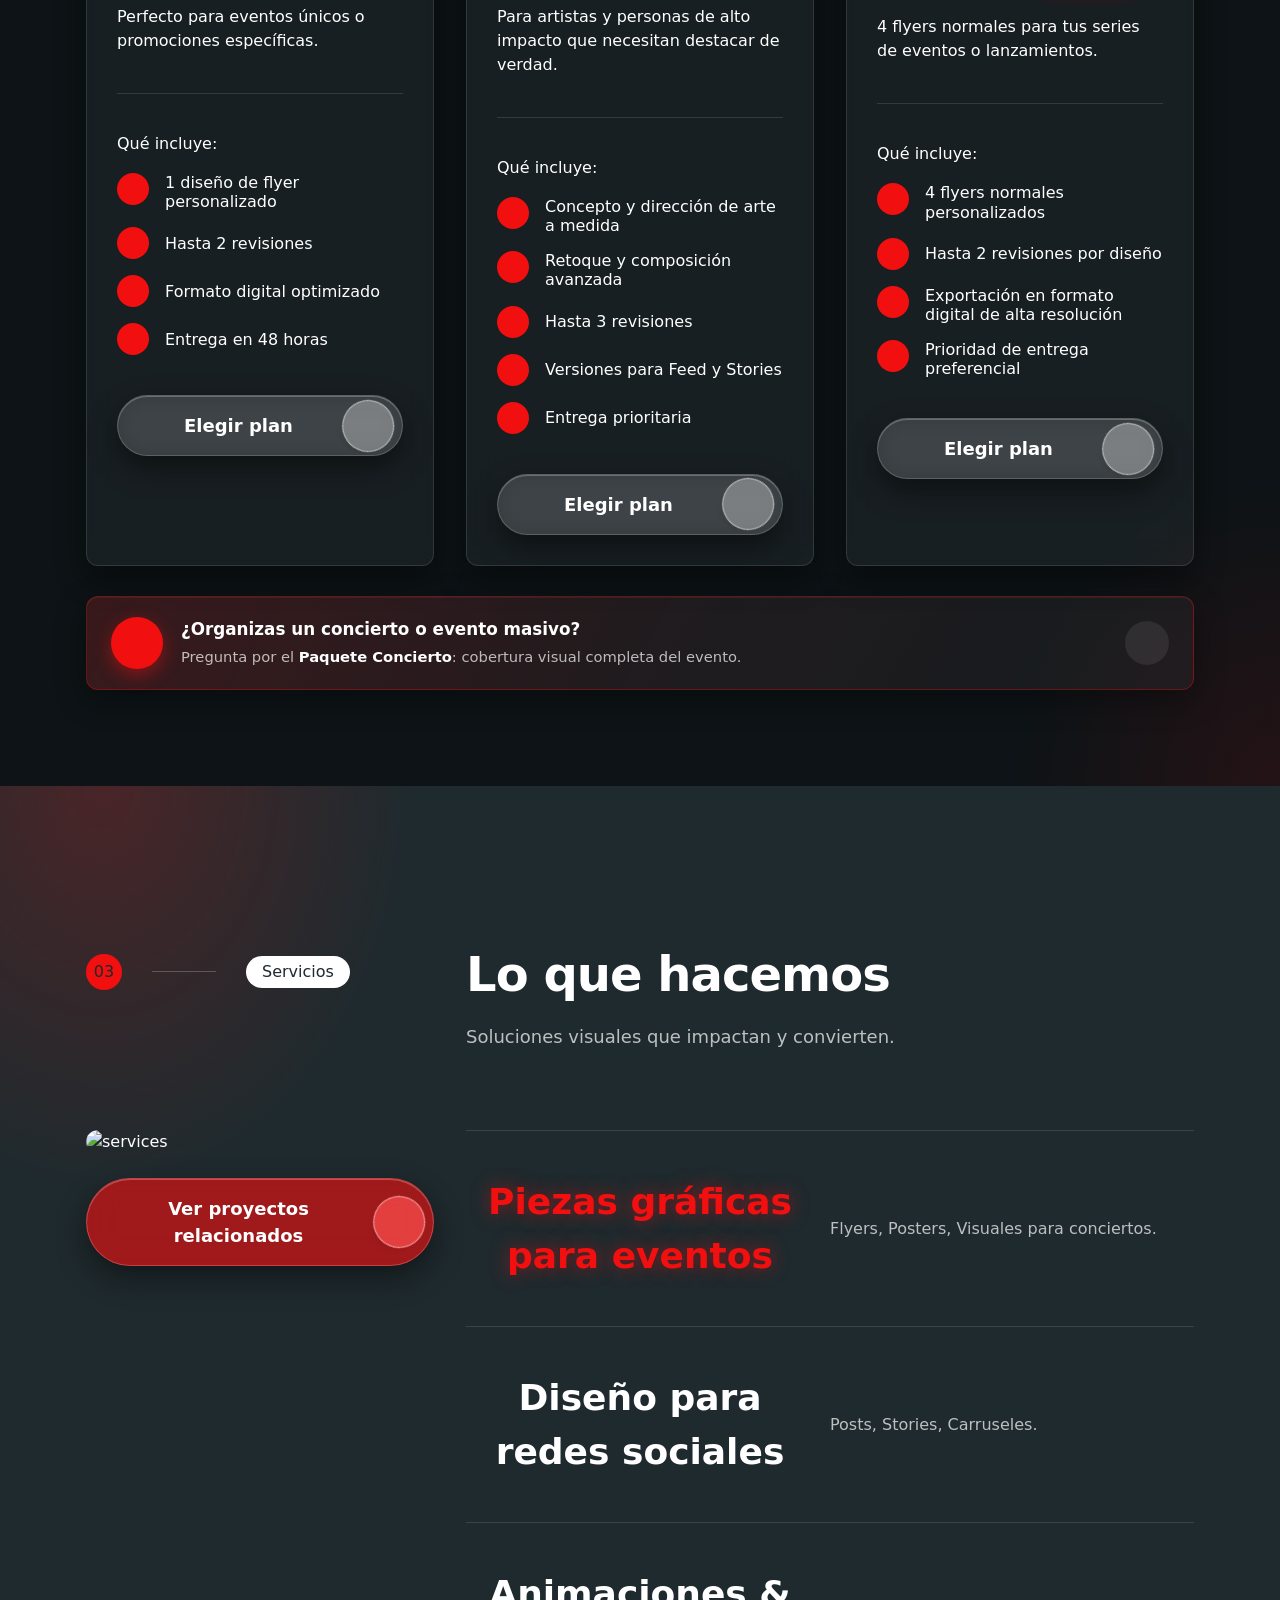
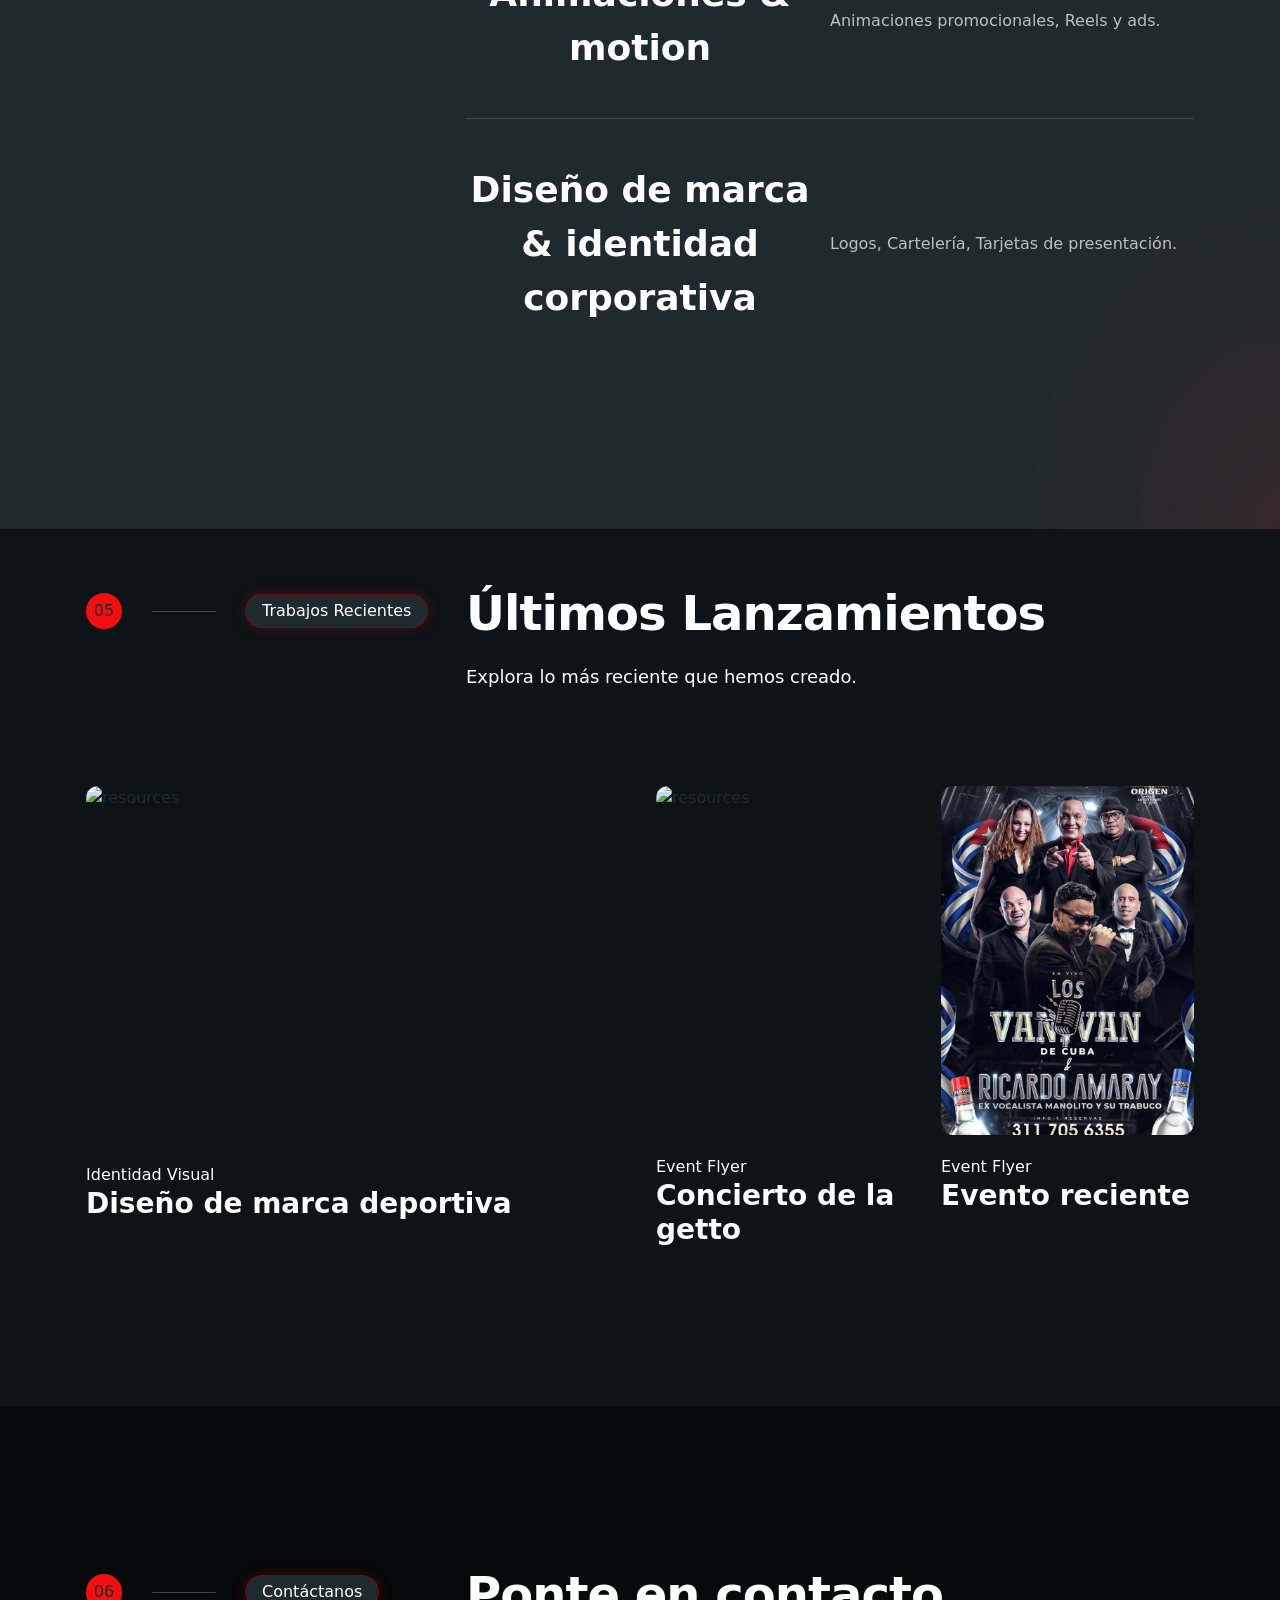
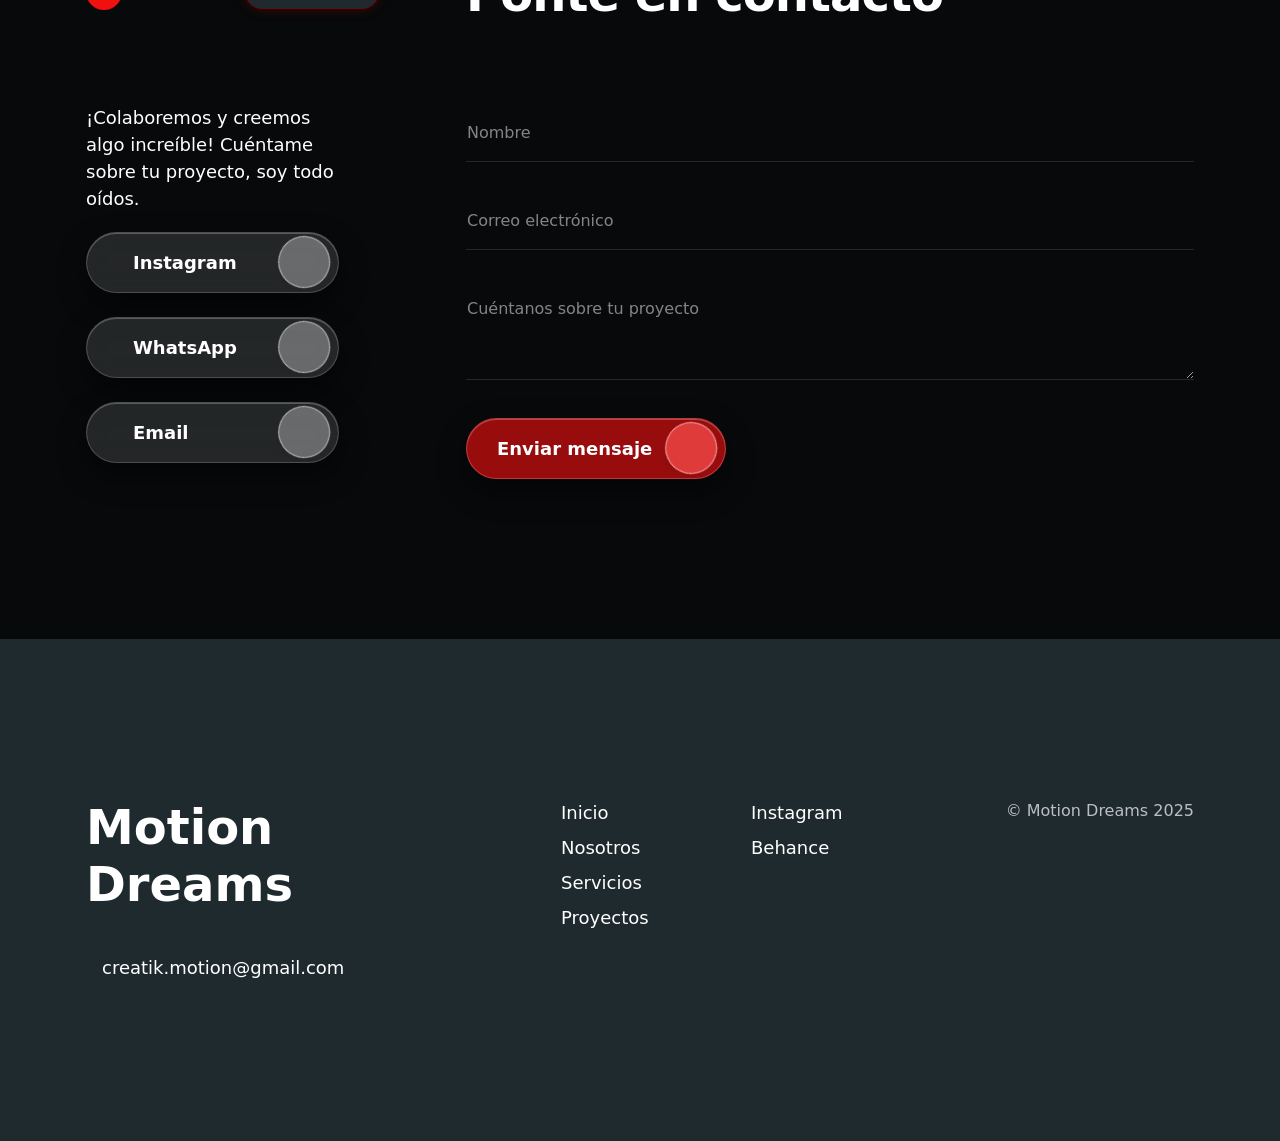
==== commit 630e3682: "fix: vuelve a quitar los precios del sitio El commit 621e53b reintrodujo precios, descuentos, el sel" ====
--- a/index.html
+++ b/index.html
@@ -236,7 +236,7 @@
                     <li class="header-item">
                       <a href="#pricing" class="header-link hstack gap-2 fs-7 fw-bold text-dark"><img
                           src="assets/images/svgs/secondary-leaf.svg" alt="" width="20" height="20"
-                          class="img-fluid  animate-spin">Precios</a>
+                          class="img-fluid  animate-spin">Planes</a>
                     </li>
                     <li class="header-item">
                       <a href="./contact.html" class="header-link hstack gap-2 fs-7 fw-bold text-dark"><img
@@ -811,7 +811,7 @@
                   <span
                     class="round-36 flex-shrink-0 text-dark rounded-circle bg-primary hstack justify-content-center fw-medium">04</span>
                   <hr class="border-line bg-white">
-                  <span class="badge text-bg-dark">Precios</span>
+                  <span class="badge text-bg-dark">Planes</span>
                 </div>
               </div>
               <div class="col-xl-8 col-xxl-7">
@@ -823,21 +823,6 @@
                       <p class="fs-5 mb-0 text-opacity-70">Elige el tipo de producto y el plan que mejor se adapte a tus
                         necesidades.</p>
                     </div>
-                  </div>
-                </div>
-              </div>
-            </div>
-
-            <!-- Currency toggle -->
-            <div class="row justify-content-center mb-4" data-aos="fade-up" data-aos-delay="150"
-              data-aos-duration="1000">
-              <div class="col-auto">
-                <div class="md-seg md-glass md-glass--ctrl mx-auto">
-                  <span class="mg-distort"></span><span class="mg-tint"></span><span class="mg-edge"></span>
-                  <div class="mg-content d-flex gap-1">
-                    <button type="button" class="md-cur-btn" data-cur="usd">USD&nbsp;$</button>
-                    <button type="button" class="md-cur-btn on" data-cur="cop">COP&nbsp;$</button>
-                    <button type="button" class="md-cur-btn" data-cur="eur">EUR&nbsp;€</button>
                   </div>
                 </div>
               </div>
@@ -897,12 +882,6 @@
                     <div class="d-flex flex-column gap-6">
                       <div class="hstack gap-3 flex-wrap">
                         <h5 class="mb-0 fw-medium">Flyer Normal</h5>
-                        <span class="md-off-badge">-25%</span>
-                      </div>
-                      <div class="hstack gap-2 align-items-end flex-wrap">
-                        <span class="md-price-old">$80k</span>
-                        <h3 class="mb-0">$60k</h3>
-                        <p class="mb-0">/flyer</p>
                       </div>
                       <p class="mb-0">Perfecto para eventos únicos o promociones específicas.</p>
                     </div>
@@ -951,12 +930,6 @@
                     <div class="d-flex flex-column gap-6">
                       <div class="hstack gap-3 flex-wrap">
                         <h5 class="mb-0 fw-medium">Flyer Especial</h5>
-                        <span class="md-off-badge">-20%</span>
-                      </div>
-                      <div class="hstack gap-2 align-items-end flex-wrap">
-                        <span class="md-price-old">$150k</span>
-                        <h3 class="mb-0">$120k</h3>
-                        <p class="mb-0">/flyer</p>
                       </div>
                       <p class="mb-0">Para artistas y personas de alto impacto que necesitan destacar de verdad.</p>
                     </div>
@@ -1013,11 +986,6 @@
                         <h5 class="mb-0 fw-medium">Promo x4 Flyers</h5>
                         <span class="badge text-bg-dark hstack gap-2"><iconify-icon icon="lucide:flame"
                             class="fs-5"></iconify-icon>Popular</span>
-                      </div>
-                      <div class="hstack gap-2 align-items-end flex-wrap">
-                        <span class="md-price-old">$240k</span>
-                        <h3 class="mb-0">$220k</h3>
-                        <p class="mb-0">/paquete</p>
                       </div>
                       <p class="mb-0">4 flyers normales para tus series de eventos o lanzamientos.</p>
                     </div>
@@ -1083,10 +1051,6 @@
                       <div class="hstack gap-3">
                         <h5 class="mb-0 fw-medium">Básico</h5>
                       </div>
-                      <div class="hstack gap-2">
-                        <h3 class="mb-0">$180k</h3>
-                        <p class="mb-0">/proyecto</p>
-                      </div>
                       <p class="mb-0">Animación básica efectiva para destacar.</p>
                     </div>
                     <div class="pt-8 border-top d-flex flex-column gap-6">
@@ -1137,10 +1101,6 @@
                         <span class="badge text-bg-dark hstack gap-2"><iconify-icon icon="lucide:flame"
                             class="fs-5"></iconify-icon>Popular</span>
                       </div>
-                      <div class="hstack gap-2">
-                        <h3 class="mb-0">$250k</h3>
-                        <p class="mb-0">/proyecto</p>
-                      </div>
                       <p class="mb-0">Producción audiovisual de alto nivel con efectos cinemáticos.</p>
                     </div>
                     <div class="pt-8 border-top d-flex flex-column gap-6">
@@ -1200,10 +1160,6 @@
                     <div class="d-flex flex-column gap-6">
                       <div class="hstack gap-3">
                         <h5 class="mb-0 fw-medium">Premium</h5>
-                      </div>
-                      <div class="hstack gap-2">
-                        <h3 class="mb-0">$300k</h3>
-                        <p class="mb-0">/proyecto</p>
                       </div>
                       <p class="mb-0">Experiencia audiovisual inmersiva con locución profesional.</p>
                     </div>
@@ -1263,10 +1219,6 @@
                       <div class="hstack gap-3">
                         <h5 class="mb-0 fw-medium">Bronce</h5>
                       </div>
-                      <div class="hstack gap-2">
-                        <h3 class="mb-0">$450k</h3>
-                        <p class="mb-0">/proyecto</p>
-                      </div>
                       <p class="mb-0">Logo, manual base, 1 producto y banner social.</p>
                     </div>
                     <div class="pt-8 border-top d-flex flex-column gap-6">
@@ -1317,10 +1269,6 @@
                         <span class="badge text-bg-dark hstack gap-2"><iconify-icon icon="lucide:flame"
                             class="fs-5"></iconify-icon>Popular</span>
                       </div>
-                      <div class="hstack gap-2">
-                        <h3 class="mb-0">$850k</h3>
-                        <p class="mb-0">/proyecto</p>
-                      </div>
                       <p class="mb-0">Identidad completa para marcas en crecimiento.</p>
                     </div>
                     <div class="pt-8 border-top d-flex flex-column gap-6">
@@ -1368,10 +1316,6 @@
                     <div class="d-flex flex-column gap-6">
                       <div class="hstack gap-3">
                         <h5 class="mb-0 fw-medium">Oro</h5>
-                      </div>
-                      <div class="hstack gap-2">
-                        <h3 class="mb-0">$1.5M</h3>
-                        <p class="mb-0">/proyecto</p>
                       </div>
                       <p class="mb-0">Solución integral de branding para empresas.</p>
                     </div>
@@ -1425,10 +1369,6 @@
                       <div class="hstack gap-3">
                         <h5 class="mb-0 fw-medium">Iniciante</h5>
                       </div>
-                      <div class="hstack gap-2">
-                        <h3 class="mb-0">$60k</h3>
-                        <p class="mb-0">/paquete</p>
-                      </div>
                       <p class="mb-0">Presencia profesional básica para tu marca personal o negocio.</p>
                     </div>
                     <div class="pt-8 border-top d-flex flex-column gap-6">
@@ -1476,10 +1416,6 @@
                     <div class="d-flex flex-column gap-6">
                       <div class="hstack gap-3">
                         <h5 class="mb-0 fw-medium">Intermedio</h5>
-                      </div>
-                      <div class="hstack gap-2">
-                        <h3 class="mb-0">$200k</h3>
-                        <p class="mb-0">/paquete</p>
                       </div>
                       <p class="mb-0">Aumenta tu impacto visual con contenido variado y profesional.</p>
                     </div>
@@ -1536,10 +1472,6 @@
                         <h5 class="mb-0 fw-medium">Recurrente Mensual</h5>
                         <span class="badge text-bg-dark hstack gap-2"><iconify-icon icon="lucide:briefcase"
                             class="fs-5"></iconify-icon>Socio Estratégico</span>
-                      </div>
-                      <div class="hstack gap-2">
-                        <h3 class="mb-0">$350k</h3>
-                        <p class="mb-0">/mes</p>
                       </div>
                       <p class="mb-0">Tu equipo de diseño dedicado para un crecimiento constante.</p>
                     </div>
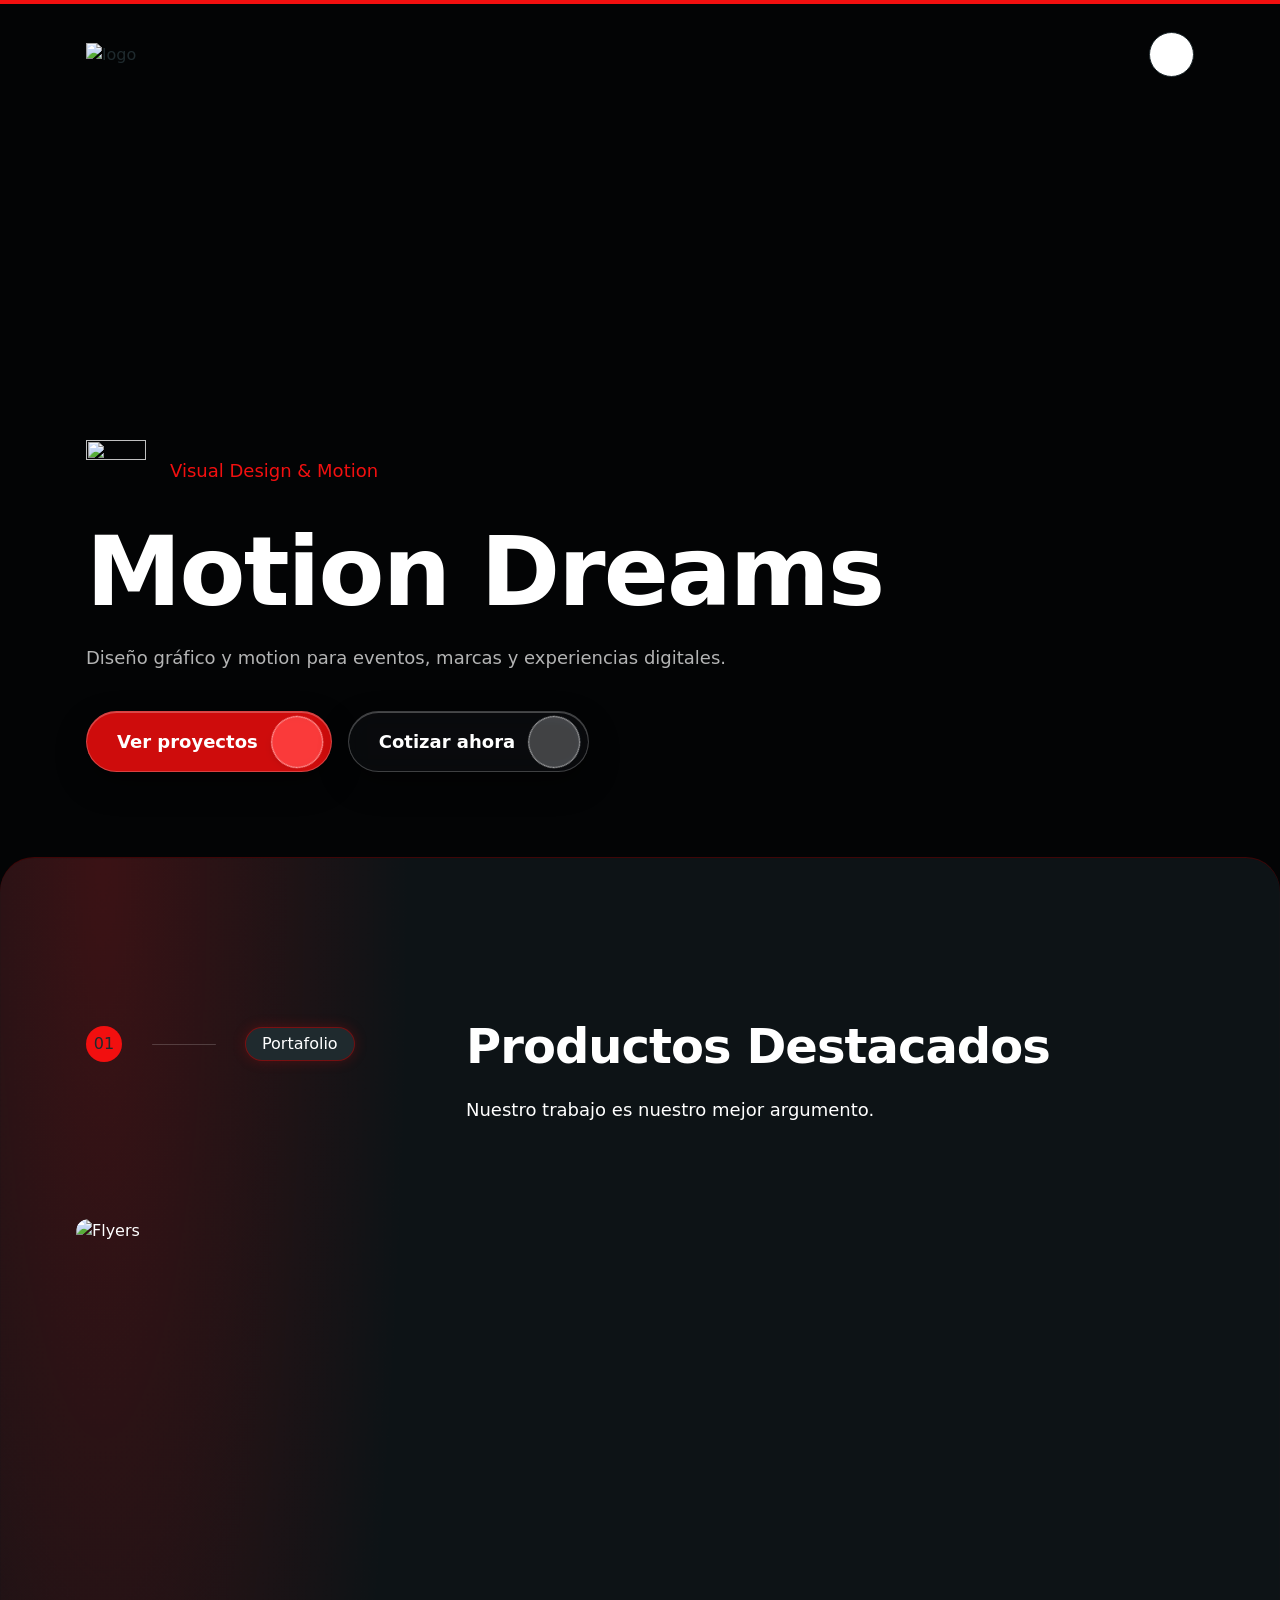
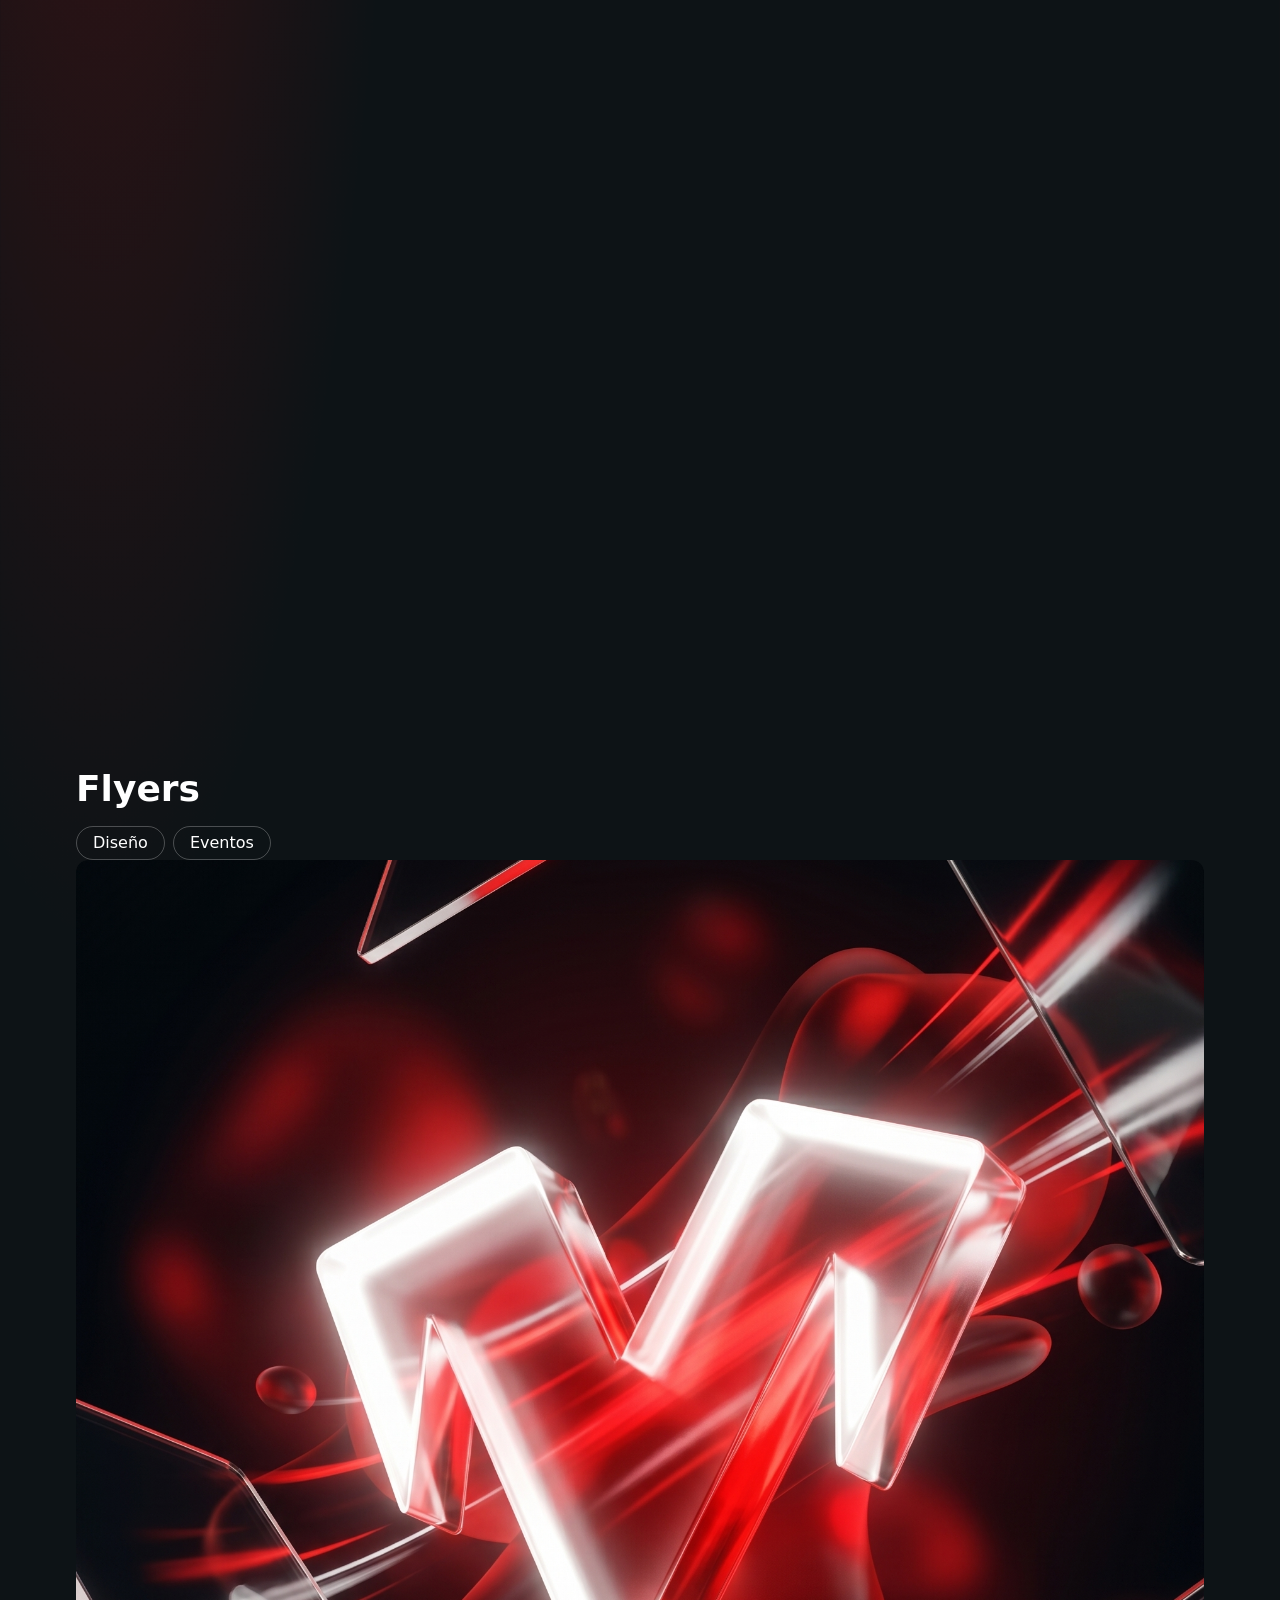
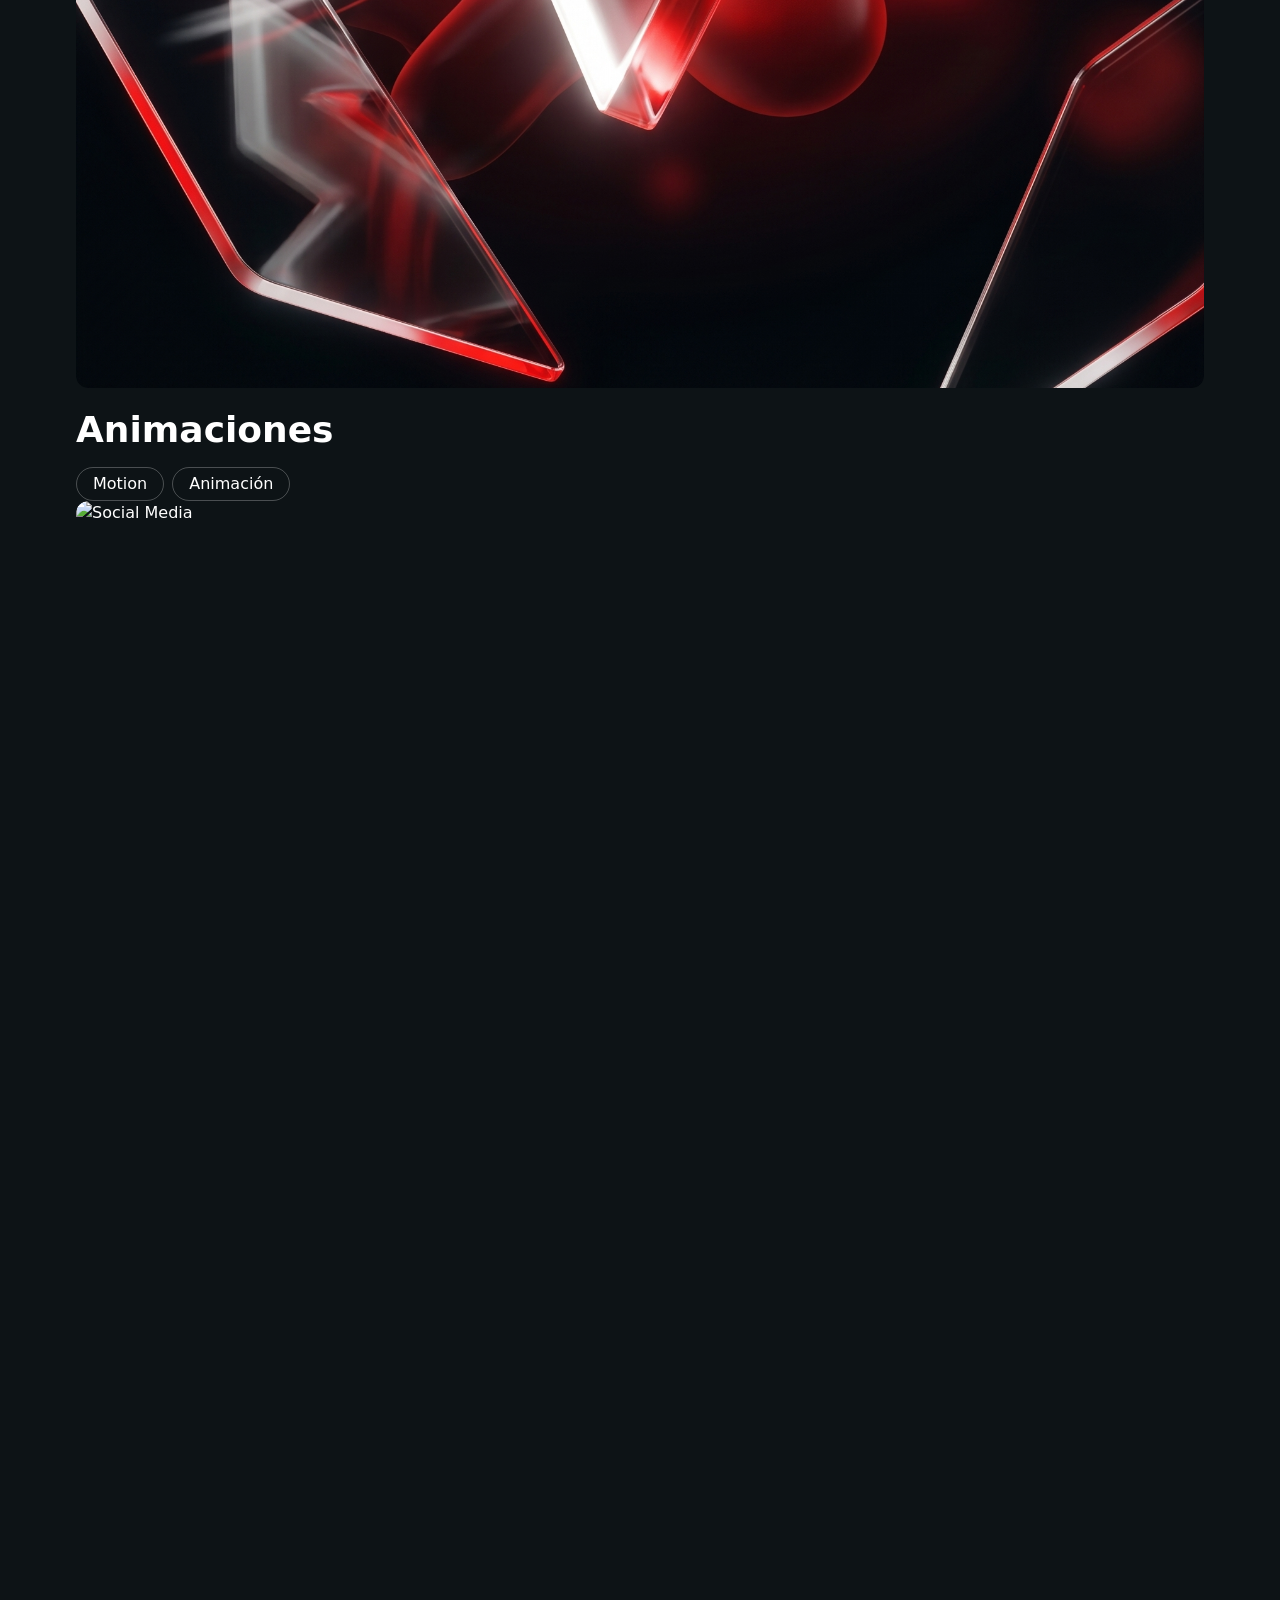
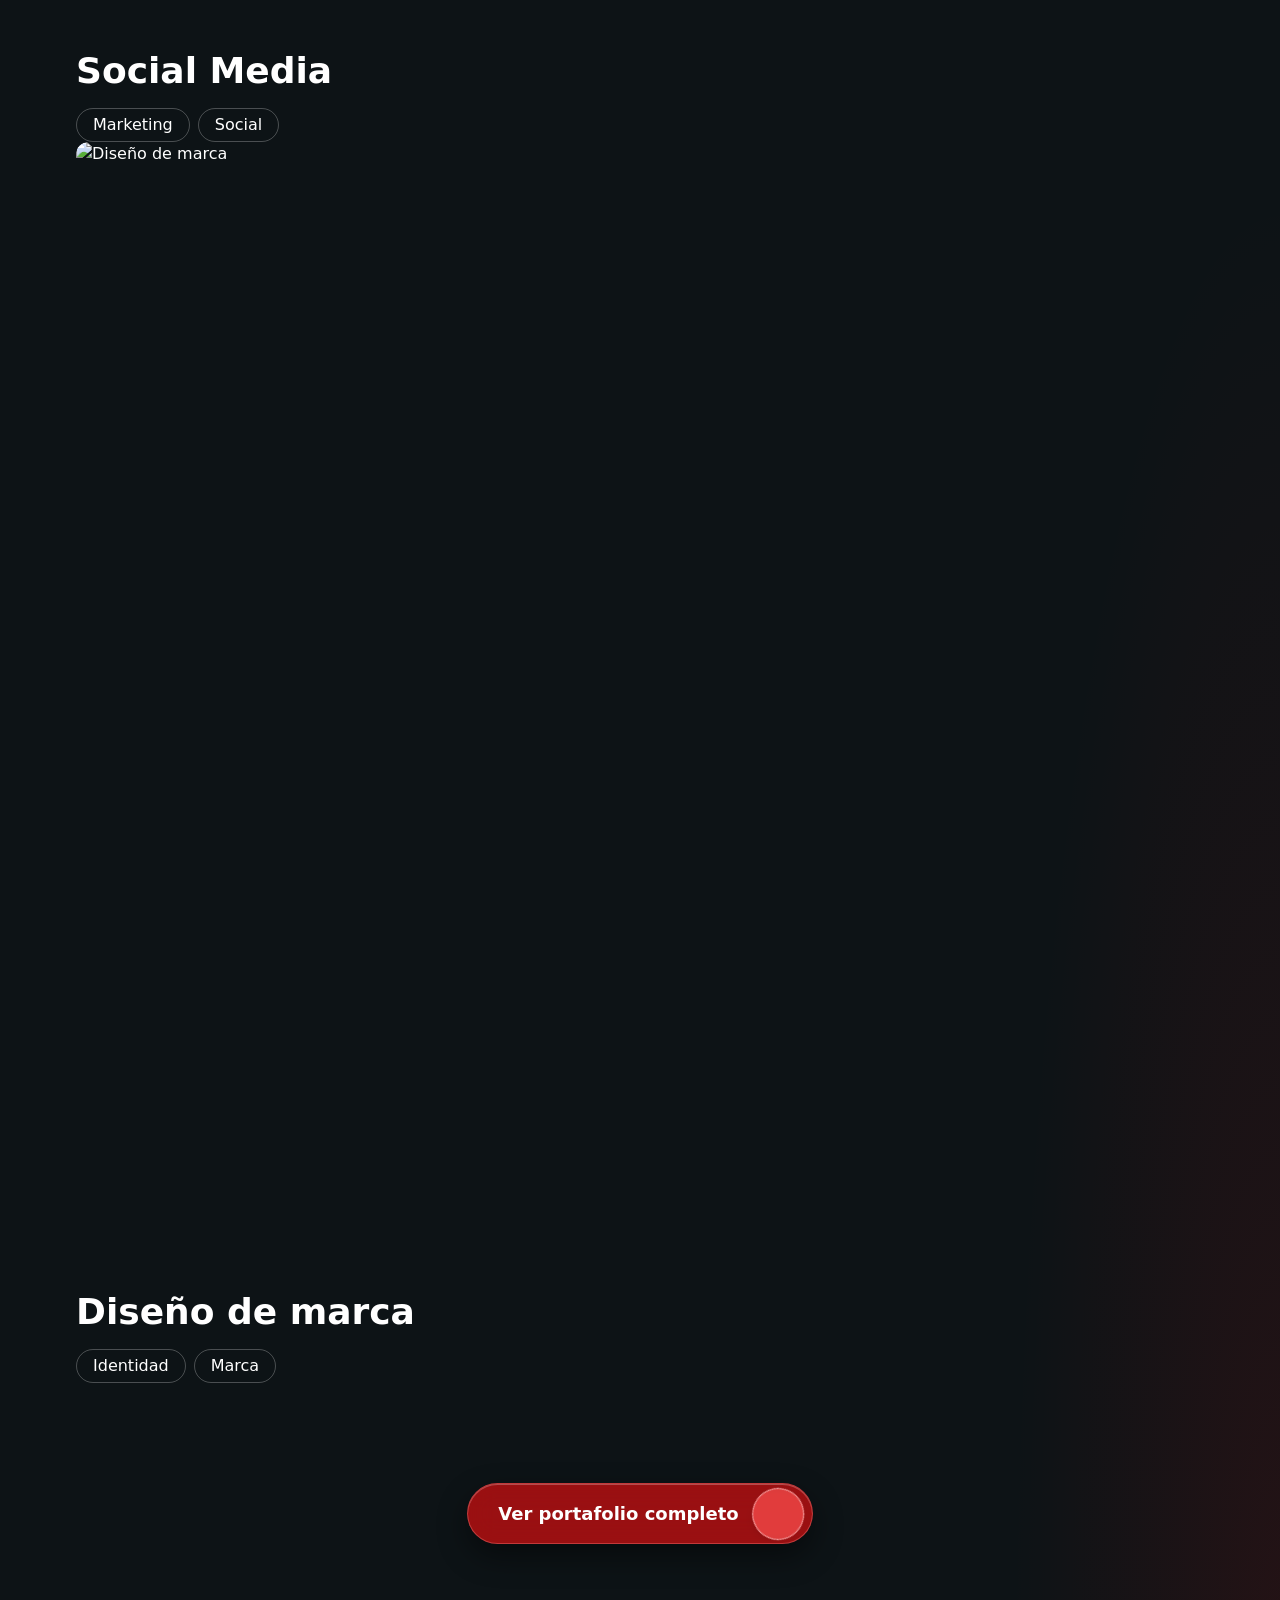
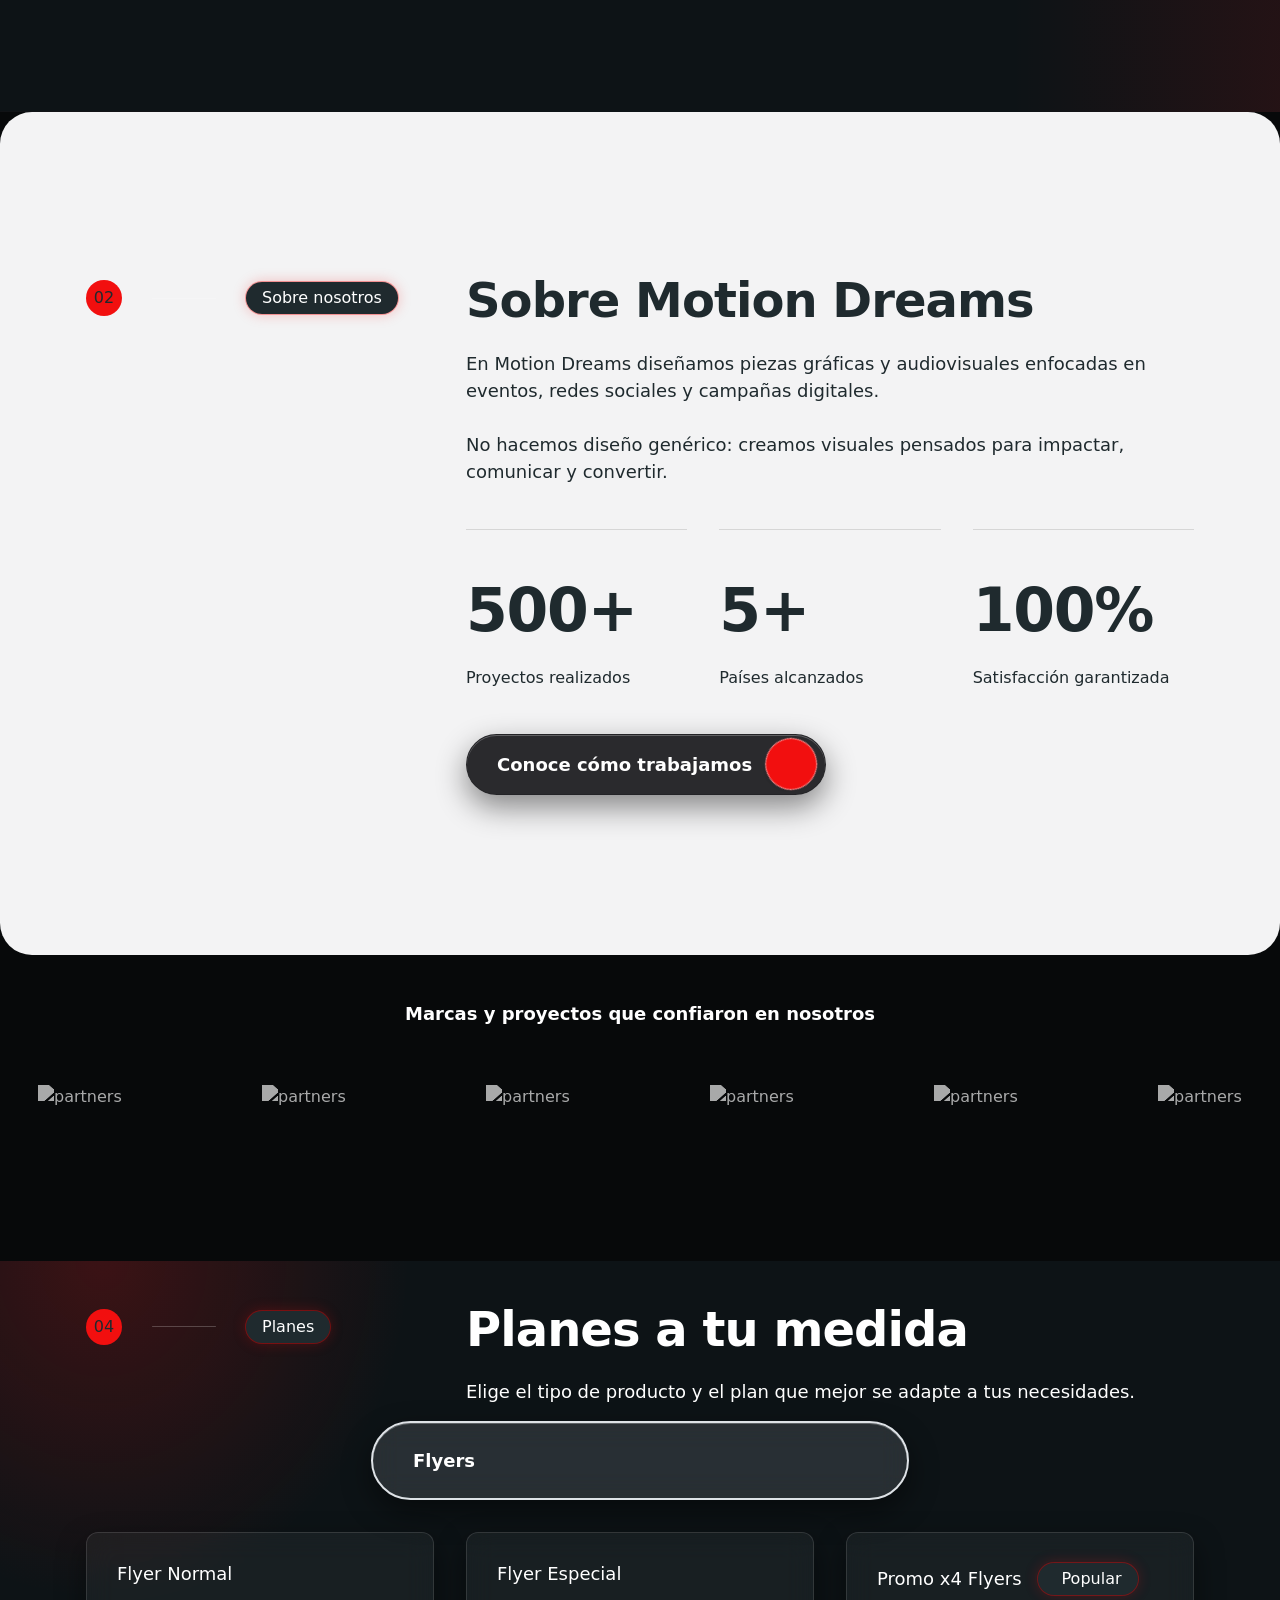
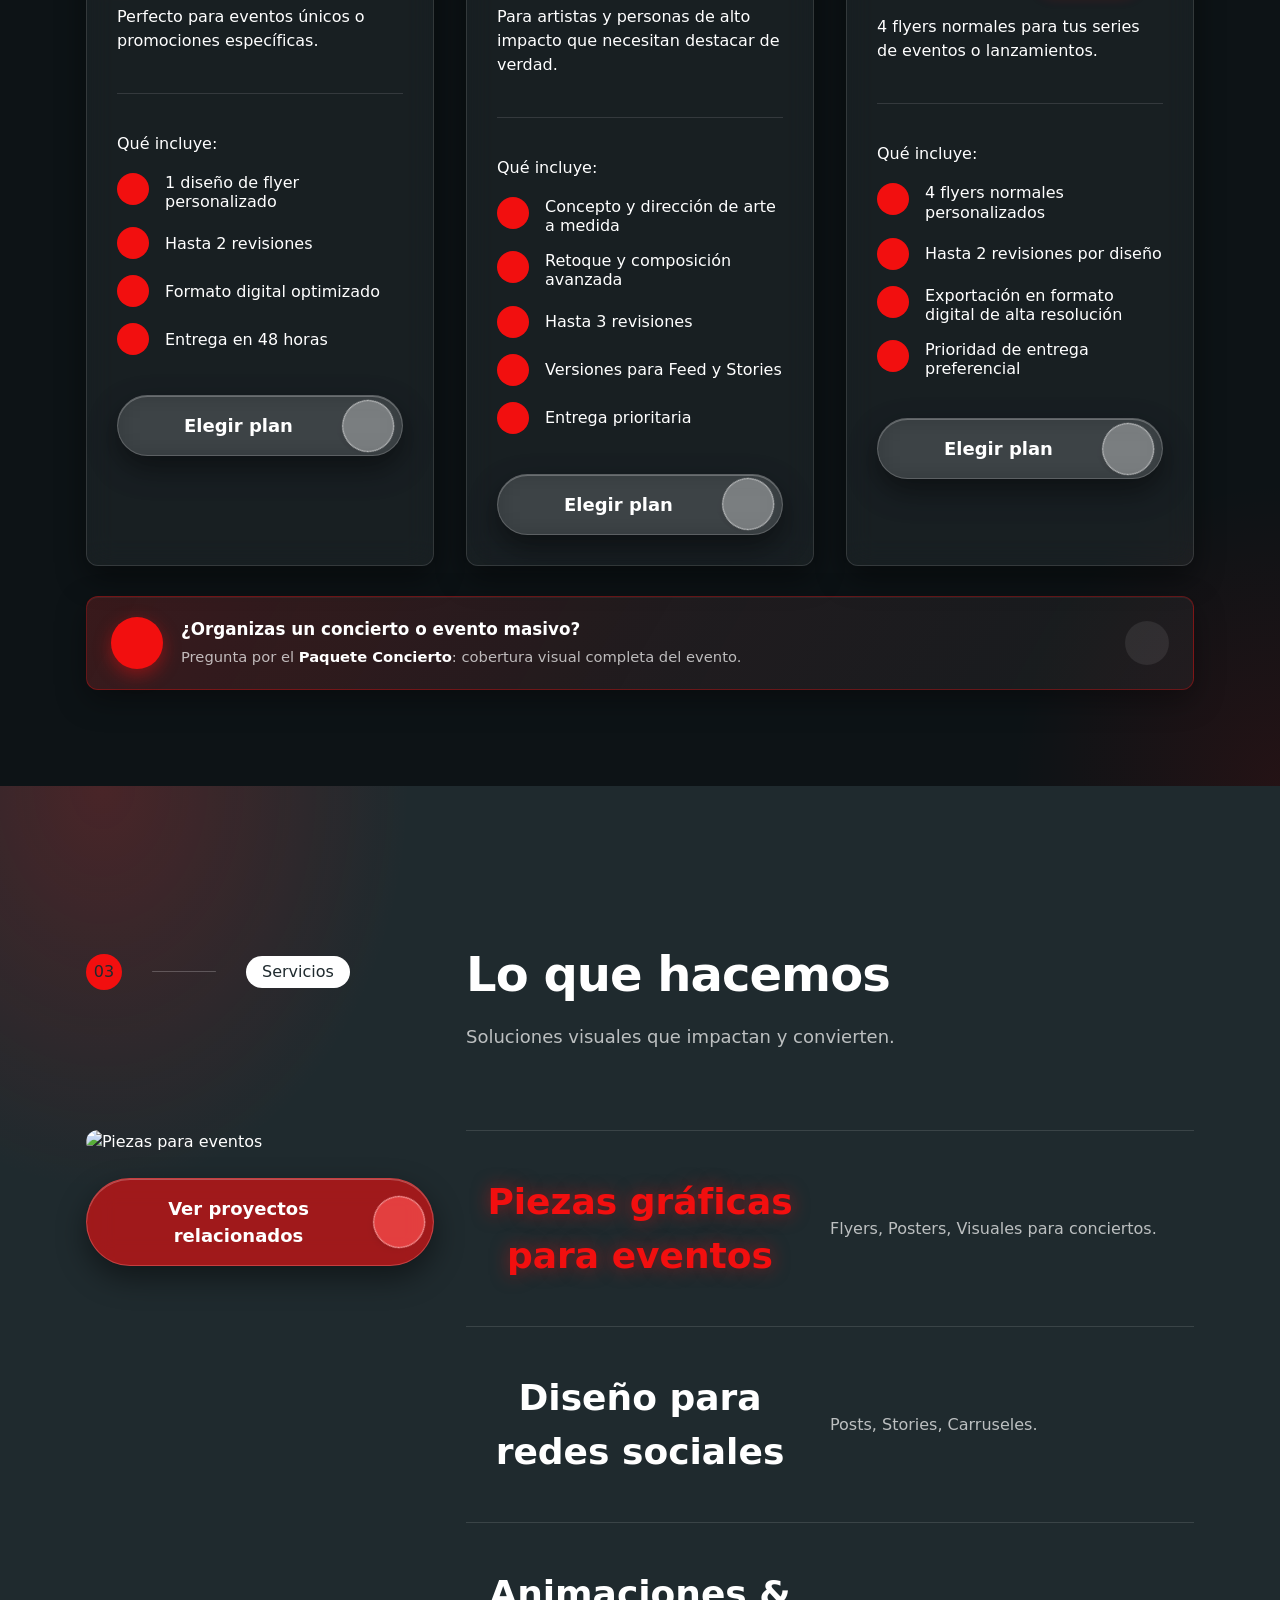
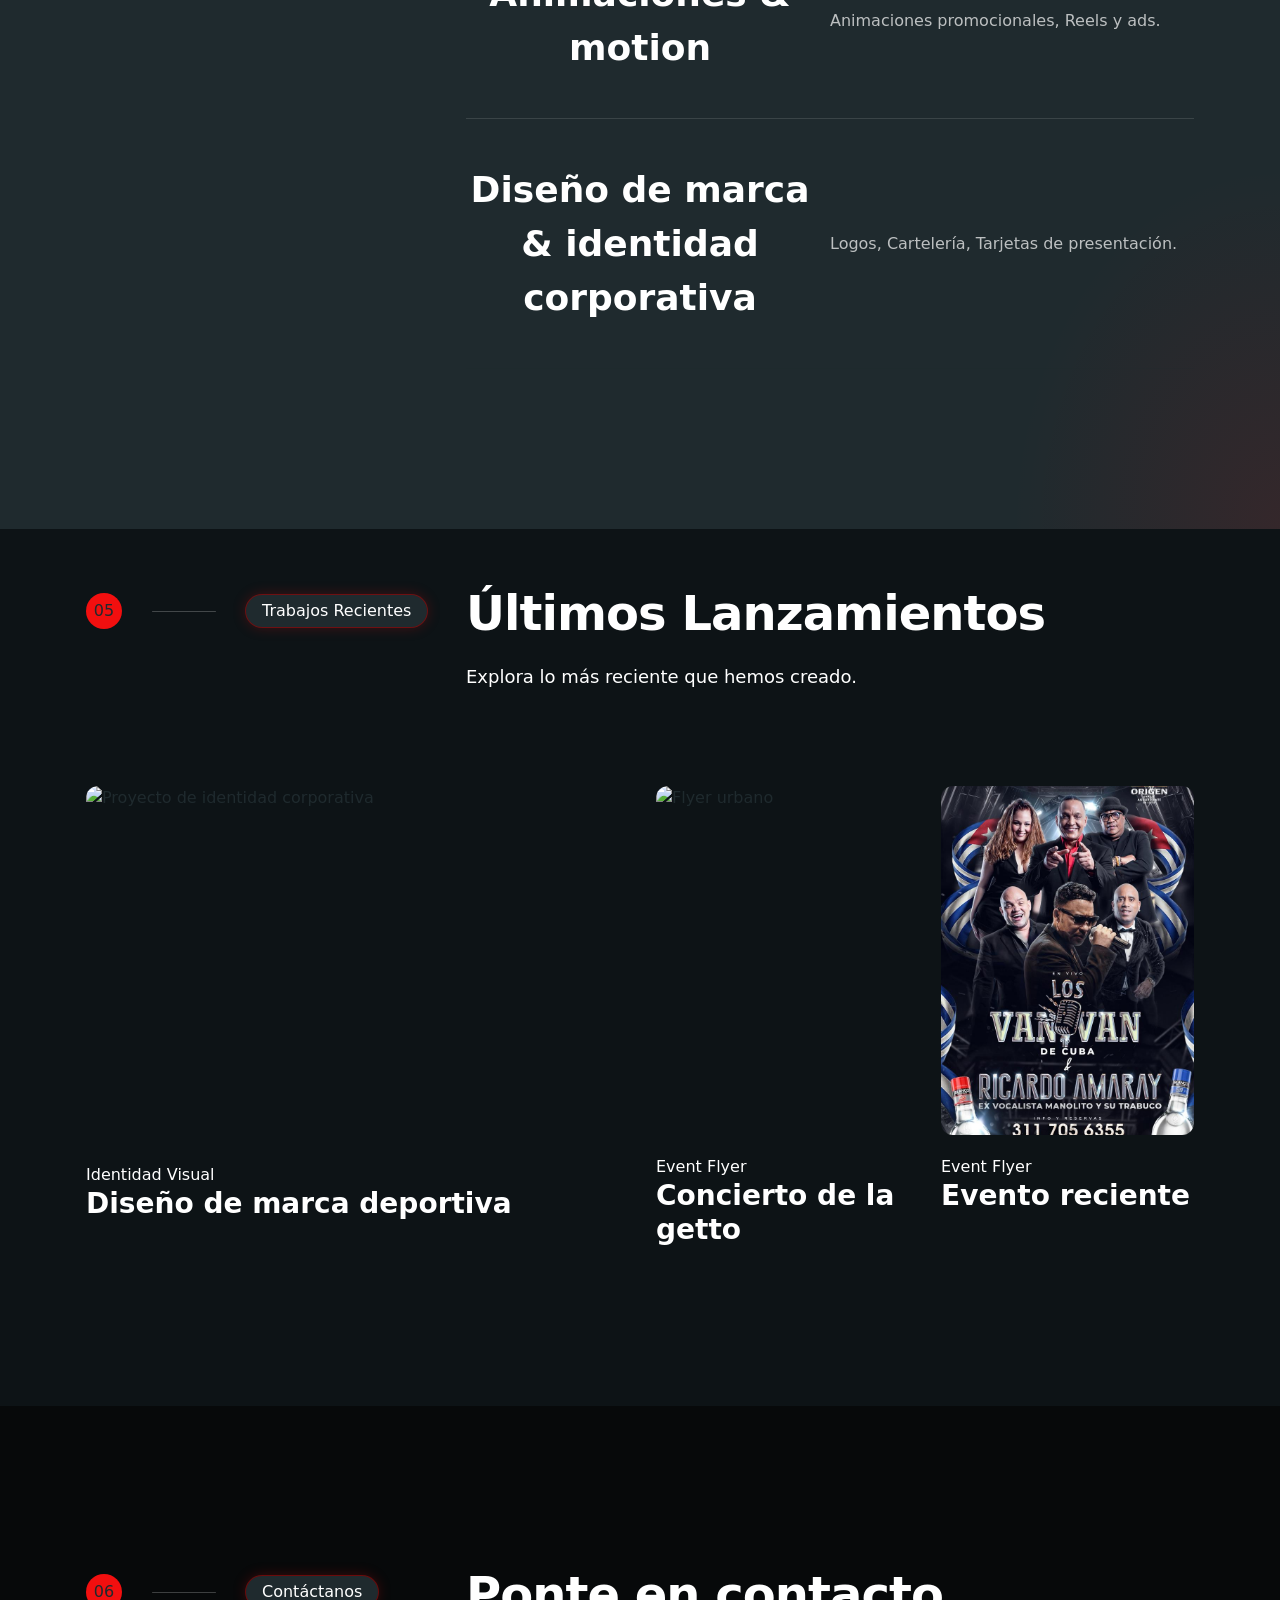
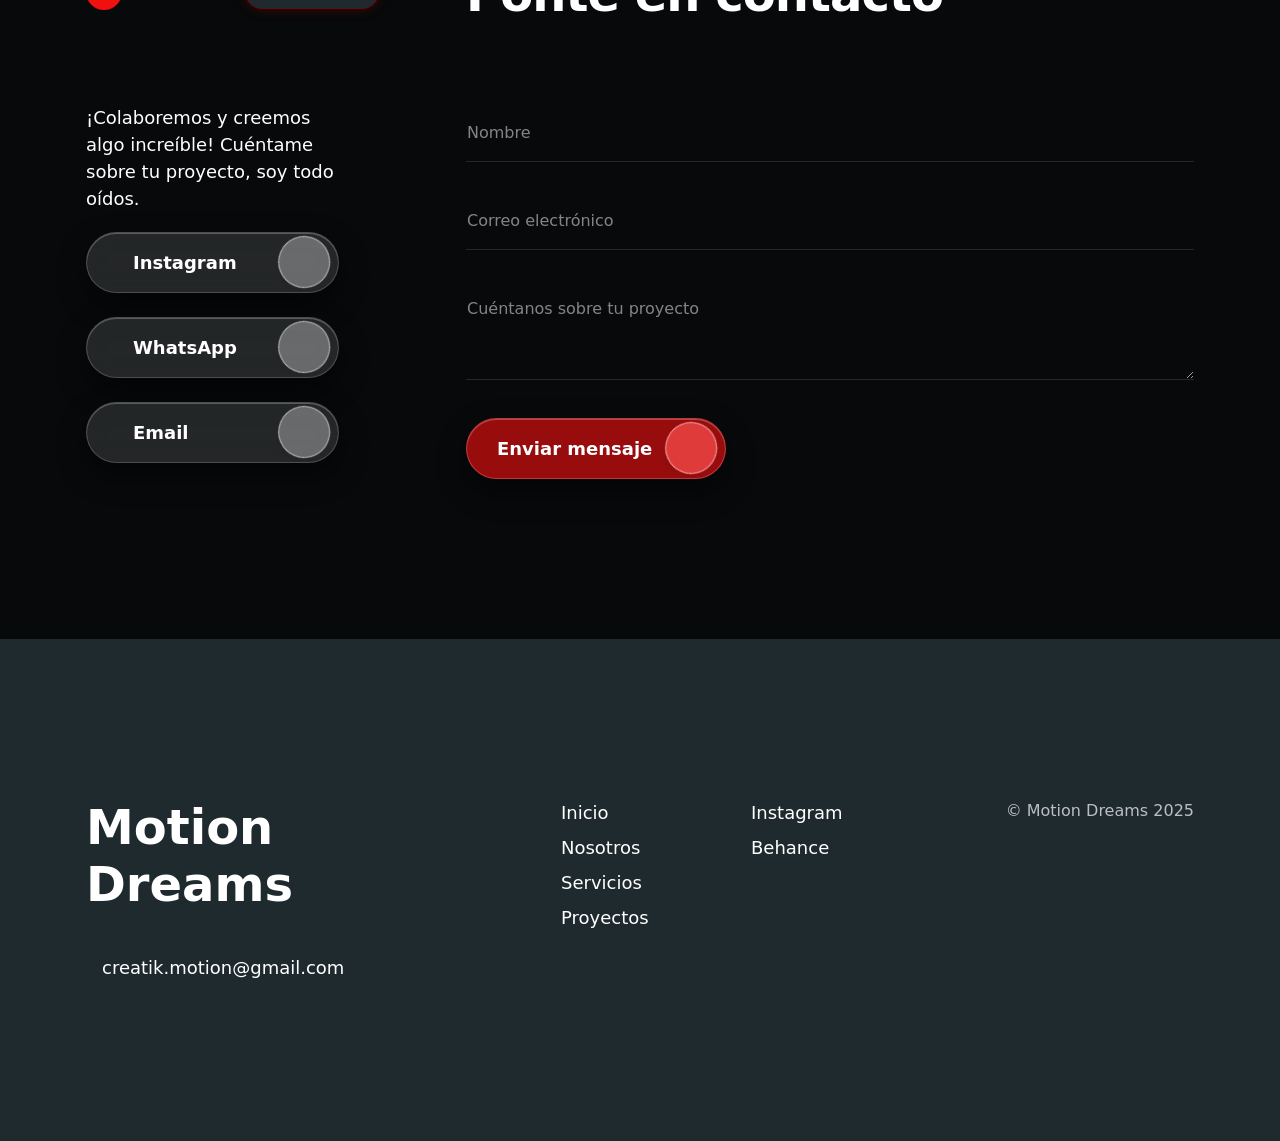
==== commit 182b7d22: "fix(a11y): idioma, nombres accesibles, alt y metadatos en las paginas - lang="es" en todas las pagin" ====
--- a/index.html
+++ b/index.html
@@ -1,10 +1,15 @@
 <!doctype html>
-<html lang="en">
+<html lang="es">
 
 <head>
   <meta charset="utf-8">
   <meta name="viewport" content="width=device-width, initial-scale=1">
-  <title>Motion Dreams</title>
+  <meta name="description" content="Estudio creativo de diseño de flyers, flyers animados, contenido para redes sociales e identidad de marca. Mira nuestro trabajo y cotiza tu proyecto.">
+  <meta property="og:title" content="Motion Dreams · Flyers, animación y branding">
+  <meta property="og:description" content="Estudio creativo de diseño de flyers, flyers animados, contenido para redes sociales e identidad de marca. Mira nuestro trabajo y cotiza tu proyecto.">
+  <meta property="og:type" content="website">
+  <meta property="og:locale" content="es_CO">
+  <title>Motion Dreams · Flyers, animación y branding</title>
   <link rel="shortcut icon" type="image/png" href="assets/images/logos/favicon.svg" />
   <link rel="stylesheet" href="assets/libs/owl.carousel/dist/assets/owl.carousel.min.css">
   <link rel="stylesheet" href="assets/libs/aos-master/dist/aos.css">
@@ -206,7 +211,7 @@
           <div class="btn-group">
             <button
               class="btn btn-secondary toggle-menu round-45 p-2 d-flex align-items-center justify-content-center bg-white rounded-circle"
-              type="button" data-bs-toggle="dropdown" data-bs-auto-close="true" aria-expanded="false">
+              type="button" aria-label="Abrir menú" data-bs-toggle="dropdown" data-bs-auto-close="true" aria-expanded="false">
               <iconify-icon icon="solar:hamburger-menu-line-duotone" class="menu-icon fs-8 text-dark"></iconify-icon>
             </button>
             <ul class="dropdown-menu dropdown-menu-end p-4">
@@ -335,7 +340,7 @@
                 <div class="portfolio-img position-relative overflow-hidden">
                   <img src="assets/images/flyers/flyerEventoPortada.jpg" alt="Flyers" class="img-fluid">
                   <div class="portfolio-overlay">
-                    <a href="projects-detail.html?project=flyers"
+                    <a href="projects-detail.html?project=flyers" aria-label="Ver proyectos de Flyers"
                       class="position-absolute top-50 start-50 translate-middle bg-primary round-64 rounded-circle hstack justify-content-center">
                       <iconify-icon icon="lucide:arrow-up-right" class="fs-8 text-dark"></iconify-icon>
                     </a>
@@ -355,7 +360,7 @@
                 <div class="portfolio-img position-relative overflow-hidden">
                   <img src="assets/images/flyers/animPhotoProyect.jpeg" alt="Animaciones" class="img-fluid">
                   <div class="portfolio-overlay">
-                    <a href="projects-detail.html?project=animaciones"
+                    <a href="projects-detail.html?project=animaciones" aria-label="Ver proyectos de Animaciones"
                       class="position-absolute top-50 start-50 translate-middle bg-primary round-64 rounded-circle hstack justify-content-center">
                       <iconify-icon icon="lucide:arrow-up-right" class="fs-8 text-dark"></iconify-icon>
                     </a>
@@ -375,7 +380,7 @@
                 <div class="portfolio-img position-relative overflow-hidden">
                   <img src="assets/images/portfolio/social.jpg" alt="Social Media" class="img-fluid">
                   <div class="portfolio-overlay">
-                    <a href="projects-detail.html?project=social-media"
+                    <a href="projects-detail.html?project=social-media" aria-label="Ver proyectos de Social Media"
                       class="position-absolute top-50 start-50 translate-middle bg-primary round-64 rounded-circle hstack justify-content-center">
                       <iconify-icon icon="lucide:arrow-up-right" class="fs-8 text-dark"></iconify-icon>
                     </a>
@@ -395,7 +400,7 @@
                 <div class="portfolio-img position-relative overflow-hidden">
                   <img src="assets/images/portfolio/marca.jpg" alt="Diseño de marca" class="img-fluid">
                   <div class="portfolio-overlay">
-                    <a href="projects-detail.html?project=diseno-marca"
+                    <a href="projects-detail.html?project=diseno-marca" aria-label="Ver proyectos de Diseño de Marca"
                       class="position-absolute top-50 start-50 translate-middle bg-primary round-64 rounded-circle hstack justify-content-center">
                       <iconify-icon icon="lucide:arrow-up-right" class="fs-8 text-dark"></iconify-icon>
                     </a>
@@ -579,7 +584,7 @@
               <div class="col-xl-4">
                 <div class="tab-content" data-aos="zoom-in" data-aos-delay="100" data-aos-duration="1000">
                   <div class="tab-pane active" id="one" role="tabpanel" aria-labelledby="one-tab" tabindex="0">
-                    <img src="assets/images/flyers/bannerEventos.jpg" alt="services" class="img-fluid mb-4">
+                    <img src="assets/images/flyers/bannerEventos.jpg" alt="Piezas para eventos" class="img-fluid mb-4">
                     <a href="./projects.html" class="btn btn-primary w-100">
                       <span class="btn-text text-white">Ver proyectos relacionados</span>
                       <iconify-icon icon="lucide:arrow-up-right"
@@ -587,7 +592,7 @@
                     </a>
                   </div>
                   <div class="tab-pane" id="two" role="tabpanel" aria-labelledby="two-tab" tabindex="0">
-                    <img src="assets/images/flyers/bannerSocialMedia.jpg" alt="services" class="img-fluid mb-4">
+                    <img src="assets/images/flyers/bannerSocialMedia.jpg" alt="Redes sociales" class="img-fluid mb-4">
                     <a href="./projects.html" class="btn btn-primary w-100">
                       <span class="btn-text text-white">Ver proyectos relacionados</span>
                       <iconify-icon icon="lucide:arrow-up-right"
@@ -595,7 +600,7 @@
                     </a>
                   </div>
                   <div class="tab-pane" id="three" role="tabpanel" aria-labelledby="three-tab" tabindex="0">
-                    <img src="assets/images/flyers/bannerFlyerAnim.jpg" alt="services" class="img-fluid mb-4">
+                    <img src="assets/images/flyers/bannerFlyerAnim.jpg" alt="Animaciones y motion" class="img-fluid mb-4">
                     <a href="./projects.html" class="btn btn-primary w-100">
                       <span class="btn-text text-white">Ver proyectos relacionados</span>
                       <iconify-icon icon="lucide:arrow-up-right"
@@ -603,7 +608,7 @@
                     </a>
                   </div>
                   <div class="tab-pane" id="four" role="tabpanel" aria-labelledby="four-tab" tabindex="0">
-                    <img src="assets/images/flyers/bannersocialMarca.jpg" alt="services" class="img-fluid mb-4">
+                    <img src="assets/images/flyers/bannersocialMarca.jpg" alt="Marca e identidad" class="img-fluid mb-4">
                     <a href="./projects.html" class="btn btn-primary w-100">
                       <span class="btn-text text-white">Ver proyectos relacionados</span>
                       <iconify-icon icon="lucide:arrow-up-right"
@@ -1552,7 +1557,7 @@
                 data-aos-duration="1000">
                 <a href="projects-detail.html?project=diseno-marca"
                   class="resources-img resources-img-first position-relative overflow-hidden d-block">
-                  <img src="assets/images/flyers/identidaad2.jpg" alt="resources" class="img-fluid">
+                  <img src="assets/images/flyers/identidaad2.jpg" alt="Proyecto de identidad corporativa" class="img-fluid">
                 </a>
                 <div class="resources-details">
                   <p class="mb-0">Identidad Visual</p>
@@ -1565,7 +1570,7 @@
                 data-aos-duration="1000">
                 <a href="projects-detail.html?project=flyer-eventos"
                   class="resources-img position-relative overflow-hidden d-block">
-                  <img src="assets/images/flyers/flyerUrbano.jpeg" alt="resources" class="img-fluid">
+                  <img src="assets/images/flyers/flyerUrbano.jpeg" alt="Flyer urbano" class="img-fluid">
                 </a>
                 <div class="resources-details">
                   <p class="mb-0">Event Flyer</p>
@@ -1578,7 +1583,7 @@
                 data-aos-duration="1000">
                 <a href="projects-detail.html?project=flyers"
                   class="resources-img position-relative overflow-hidden d-block">
-                  <img src="assets/images/flyers/evento4.jpeg" alt="resources" class="img-fluid">
+                  <img src="assets/images/flyers/evento4.jpeg" alt="Flyer para evento" class="img-fluid">
                 </a>
                 <div class="resources-details">
                   <p class="mb-0">Event Flyer</p>
@@ -1624,7 +1629,7 @@
                   creemos algo increíble! Cuéntame sobre tu proyecto, soy todo oídos.</p>
                 <div class="d-flex flex-column gap-4" data-aos="fade-right" data-aos-delay="200"
                   data-aos-duration="1000">
-                  <a href="https://www.instagram.com/motion_dreams.co/" target="_blank"
+                  <a href="https://www.instagram.com/motion_dreams.co/" target="_blank" rel="noopener"
                     class="btn btn-social w-100 justify-content-start">
                     <span class="btn-text d-flex align-items-center gap-3 w-100">
                       <iconify-icon icon="lucide:instagram" class="fs-4 text-white"></iconify-icon>
@@ -1633,7 +1638,7 @@
                     <iconify-icon icon="lucide:arrow-up-right"
                       class="btn-icon bg-white text-dark round-52 rounded-circle hstack justify-content-center fs-7 shadow-sm"></iconify-icon>
                   </a>
-                  <a href="https://wa.me/573218431014" target="_blank"
+                  <a href="https://wa.me/573218431014" target="_blank" rel="noopener"
                     class="btn btn-social w-100 justify-content-start">
                     <span class="btn-text d-flex align-items-center gap-3 w-100">
                       <iconify-icon icon="lucide:message-circle" class="fs-4 text-white"></iconify-icon>
@@ -1724,7 +1729,7 @@
   <div class="get-template hstack gap-2">
 
     <button class="btn bg-primary p-2 round-52 rounded-circle hstack justify-content-center flex-shrink-0"
-      id="scrollToTopBtn">
+      id="scrollToTopBtn" aria-label="Volver arriba">
       <iconify-icon icon="lucide:arrow-up" class="fs-7 text-dark"></iconify-icon>
     </button>
   </div>
--- a/assets/css/styles.css
+++ b/assets/css/styles.css
@@ -20764,4 +20764,16 @@
   .page-wrapper .gray-logo:hover,
   .md-gal-item:hover,
   .resources-img:hover { transform: none !important; }
-}+}
+/* Foco visible para quien navega con teclado, en todo el sitio.
+   (El reboot global pone outline:0 en :focus y solo algunos botones lo recuperaban.) */
+a:focus-visible,
+button:focus-visible,
+[role="button"]:focus-visible,
+[tabindex]:focus-visible,
+input:focus-visible,
+select:focus-visible,
+textarea:focus-visible {
+  outline: 2px solid var(--md-red, #F20F0F) !important;
+  outline-offset: 3px;
+}
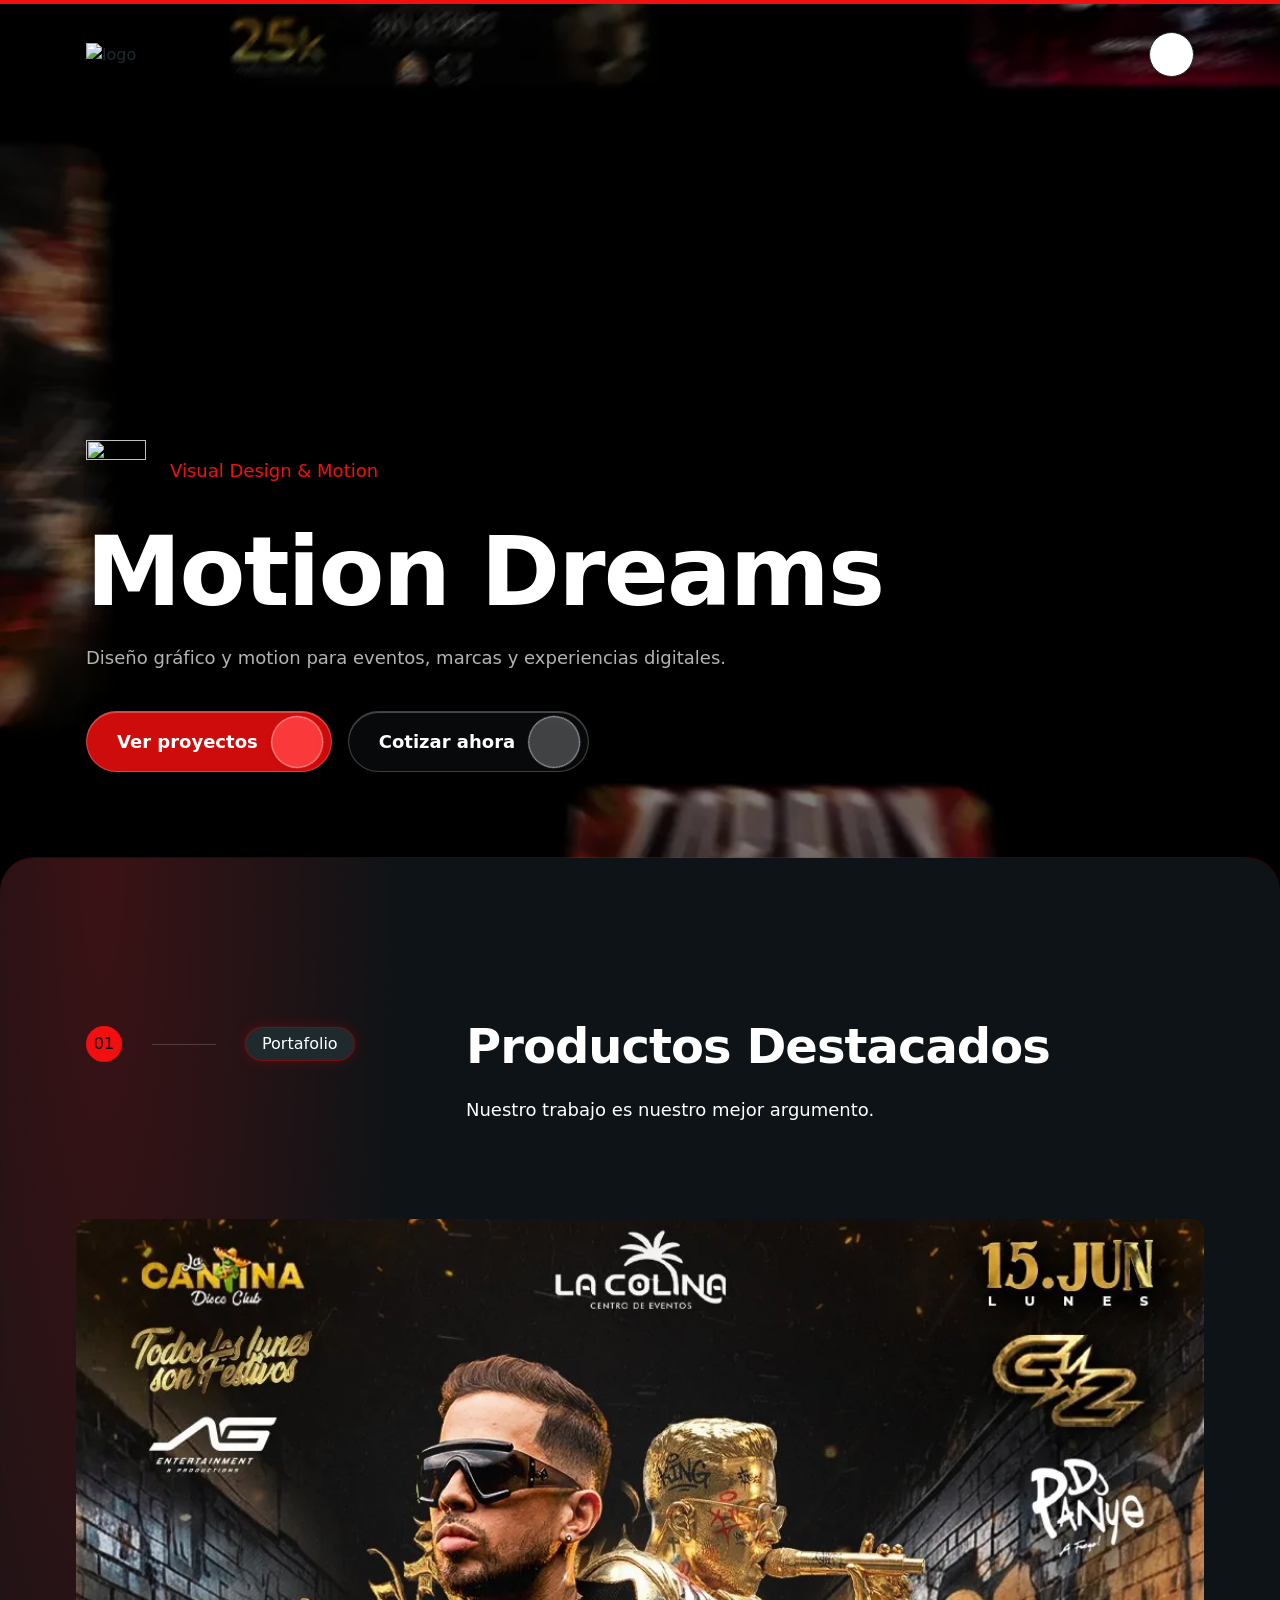
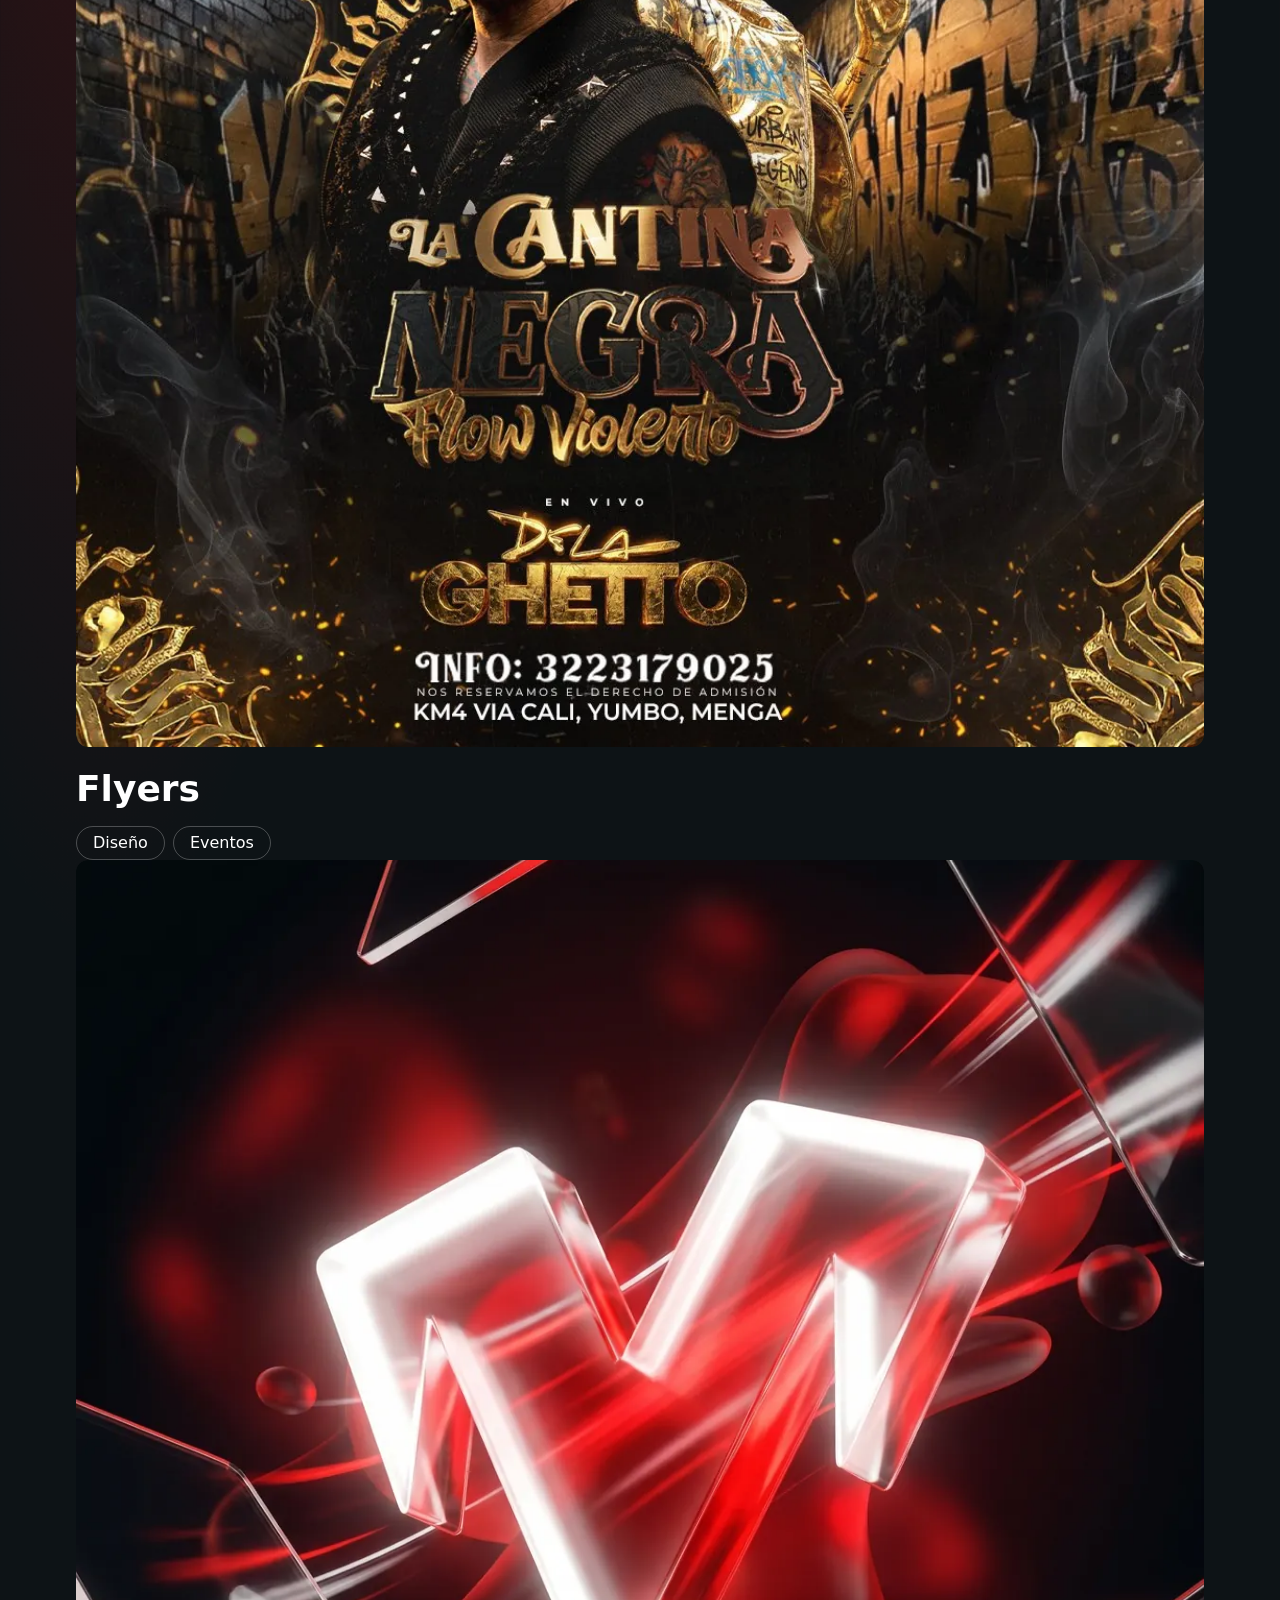
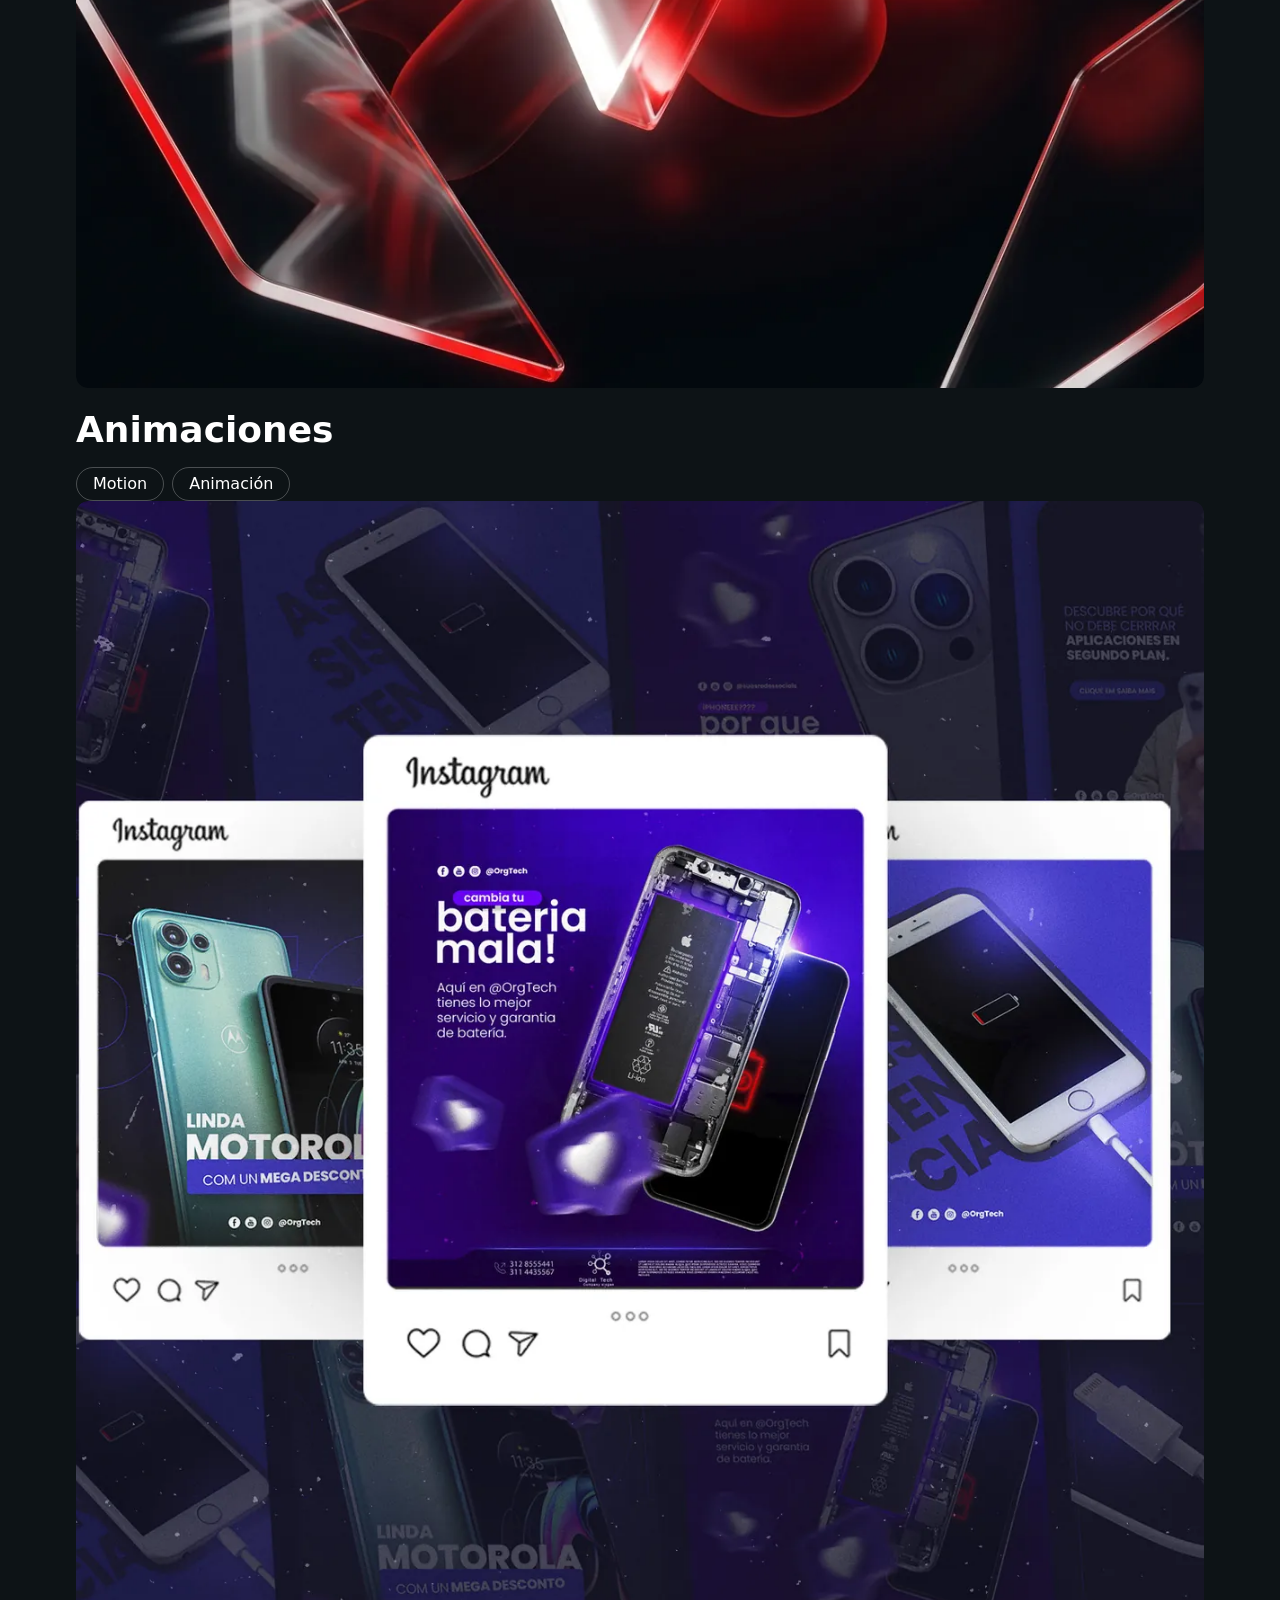
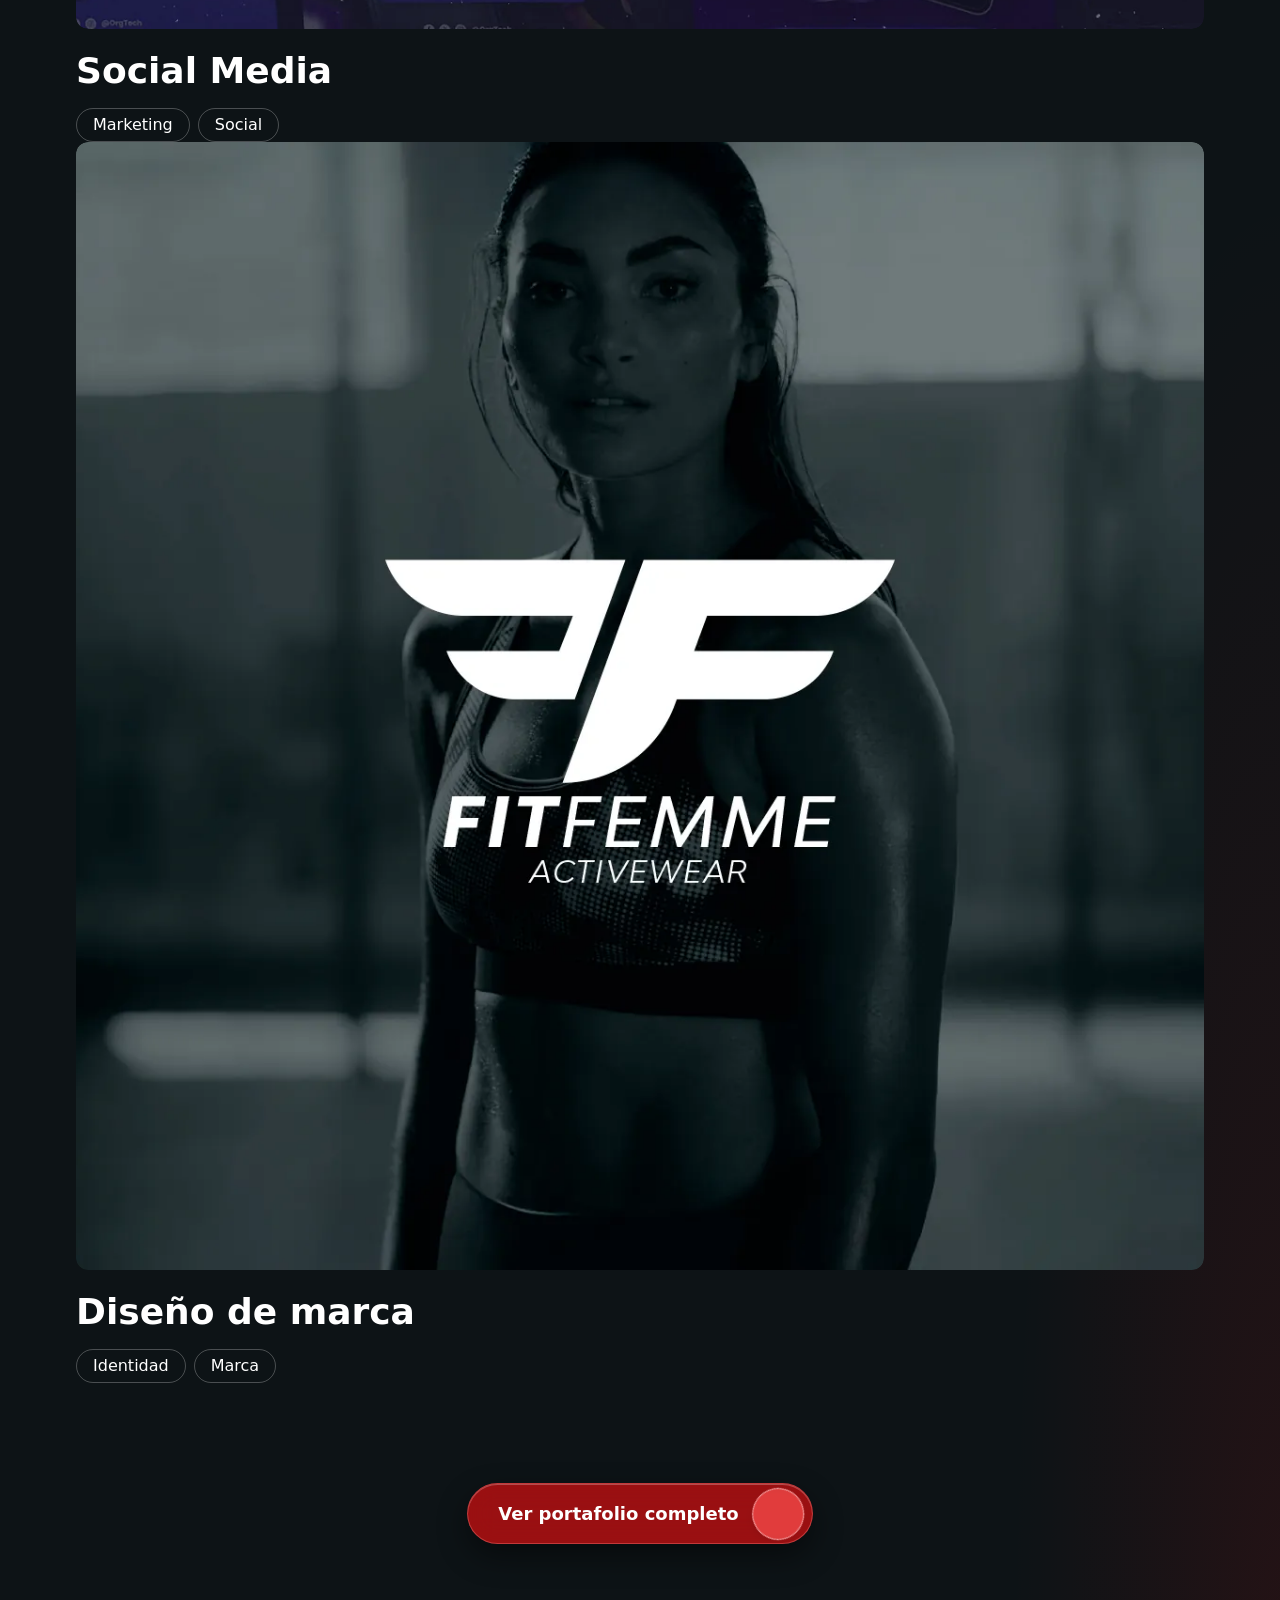
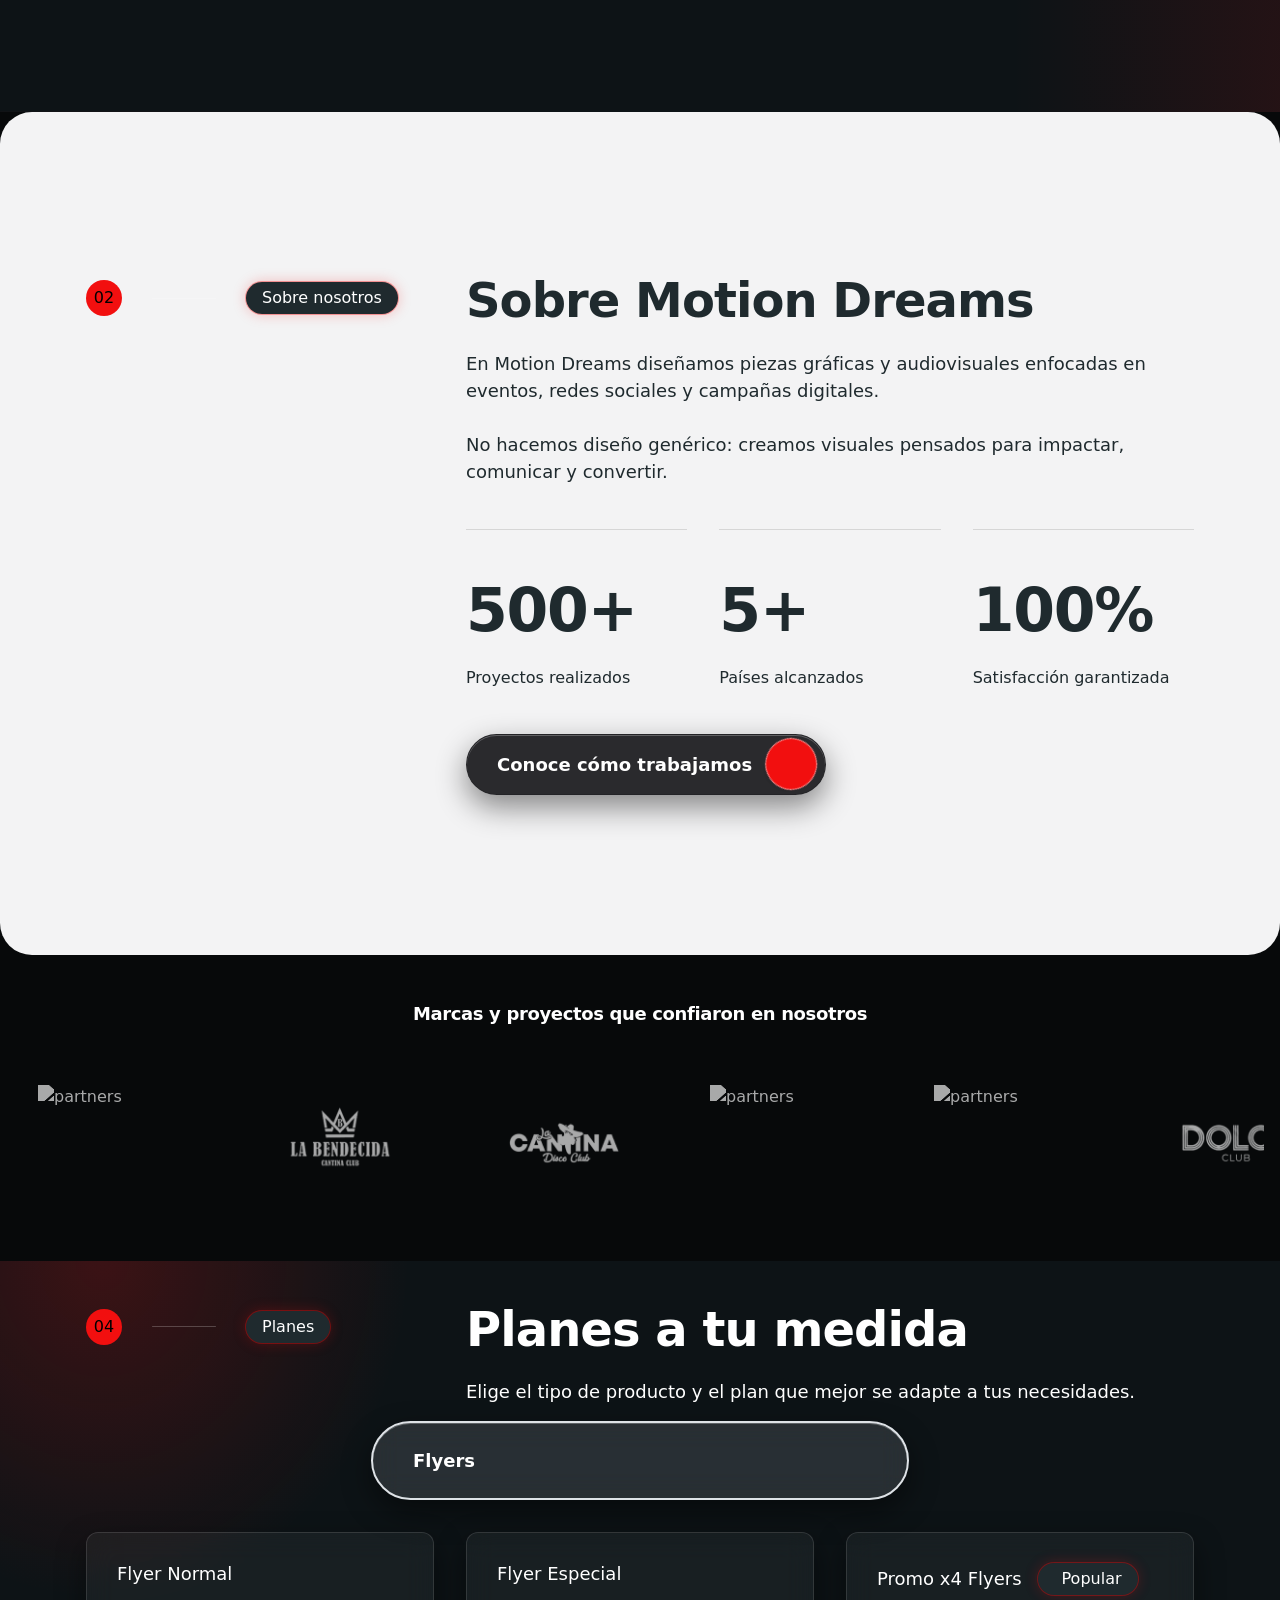
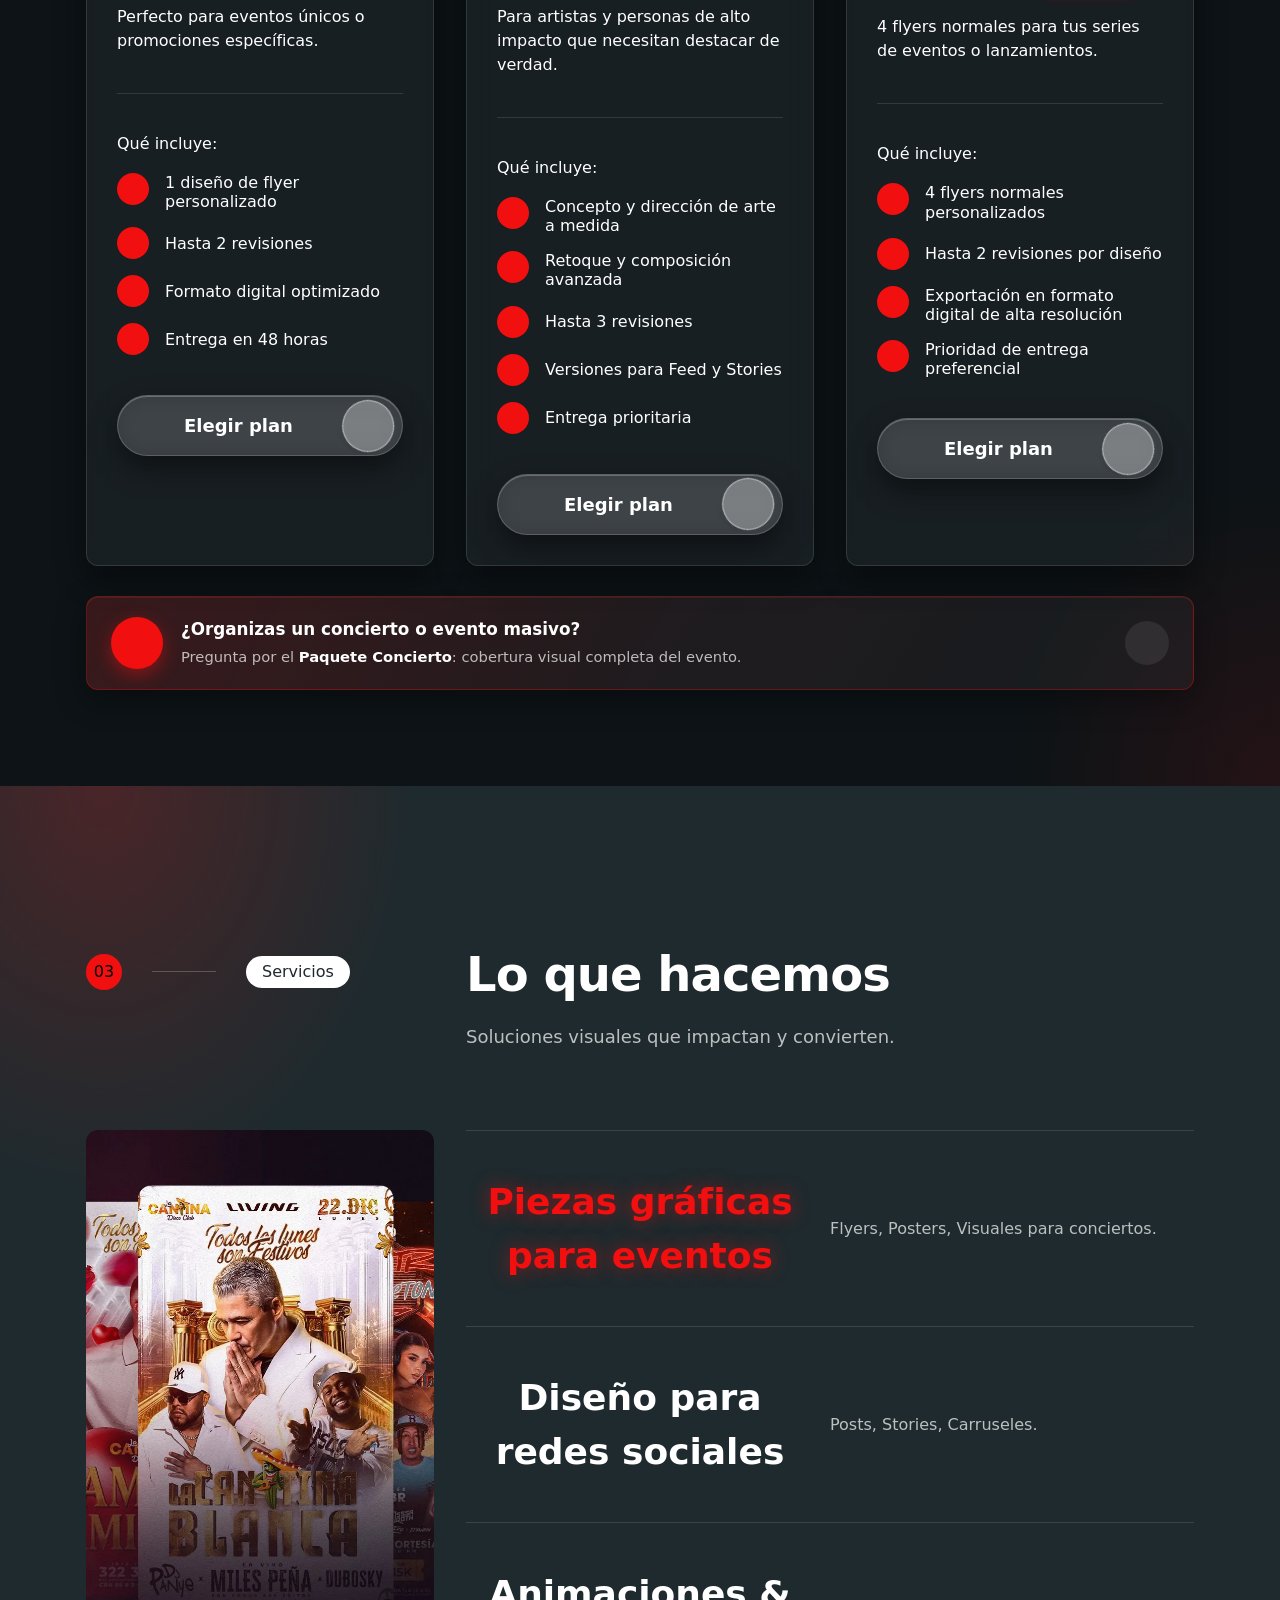
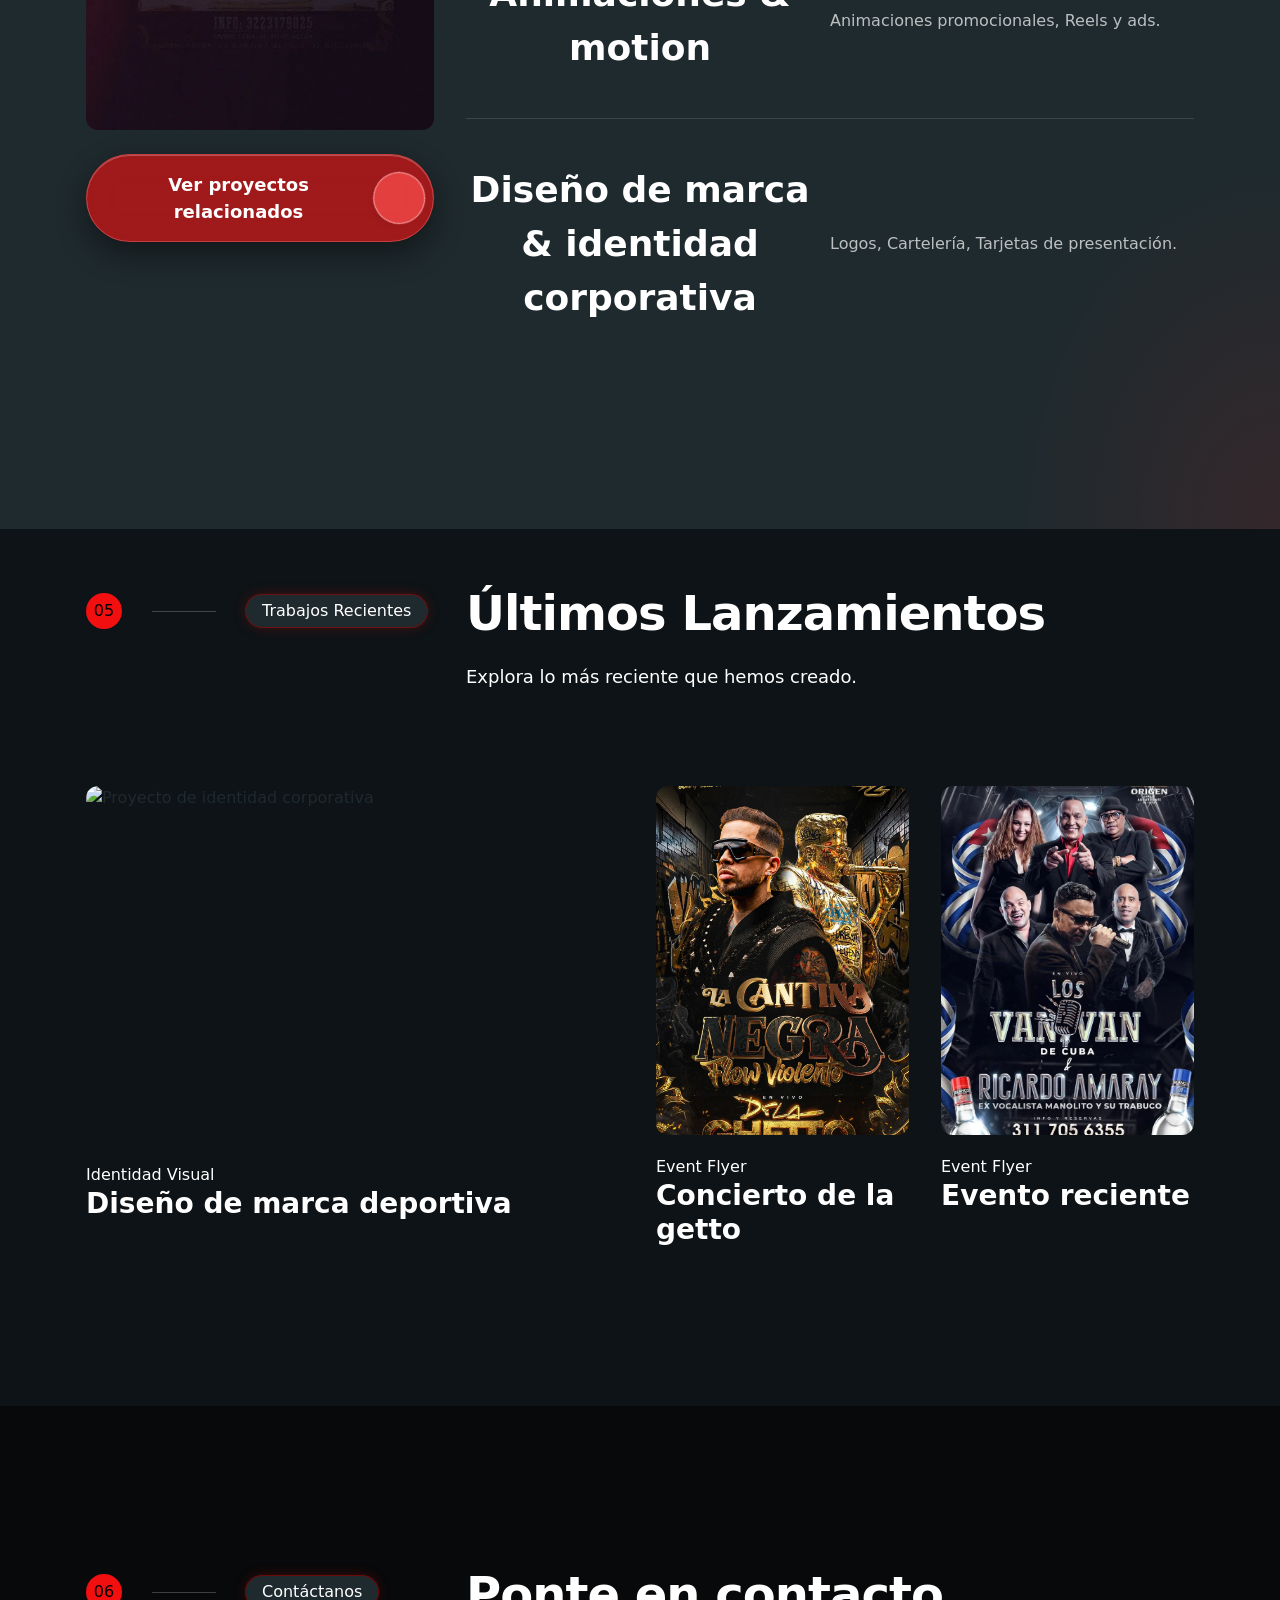
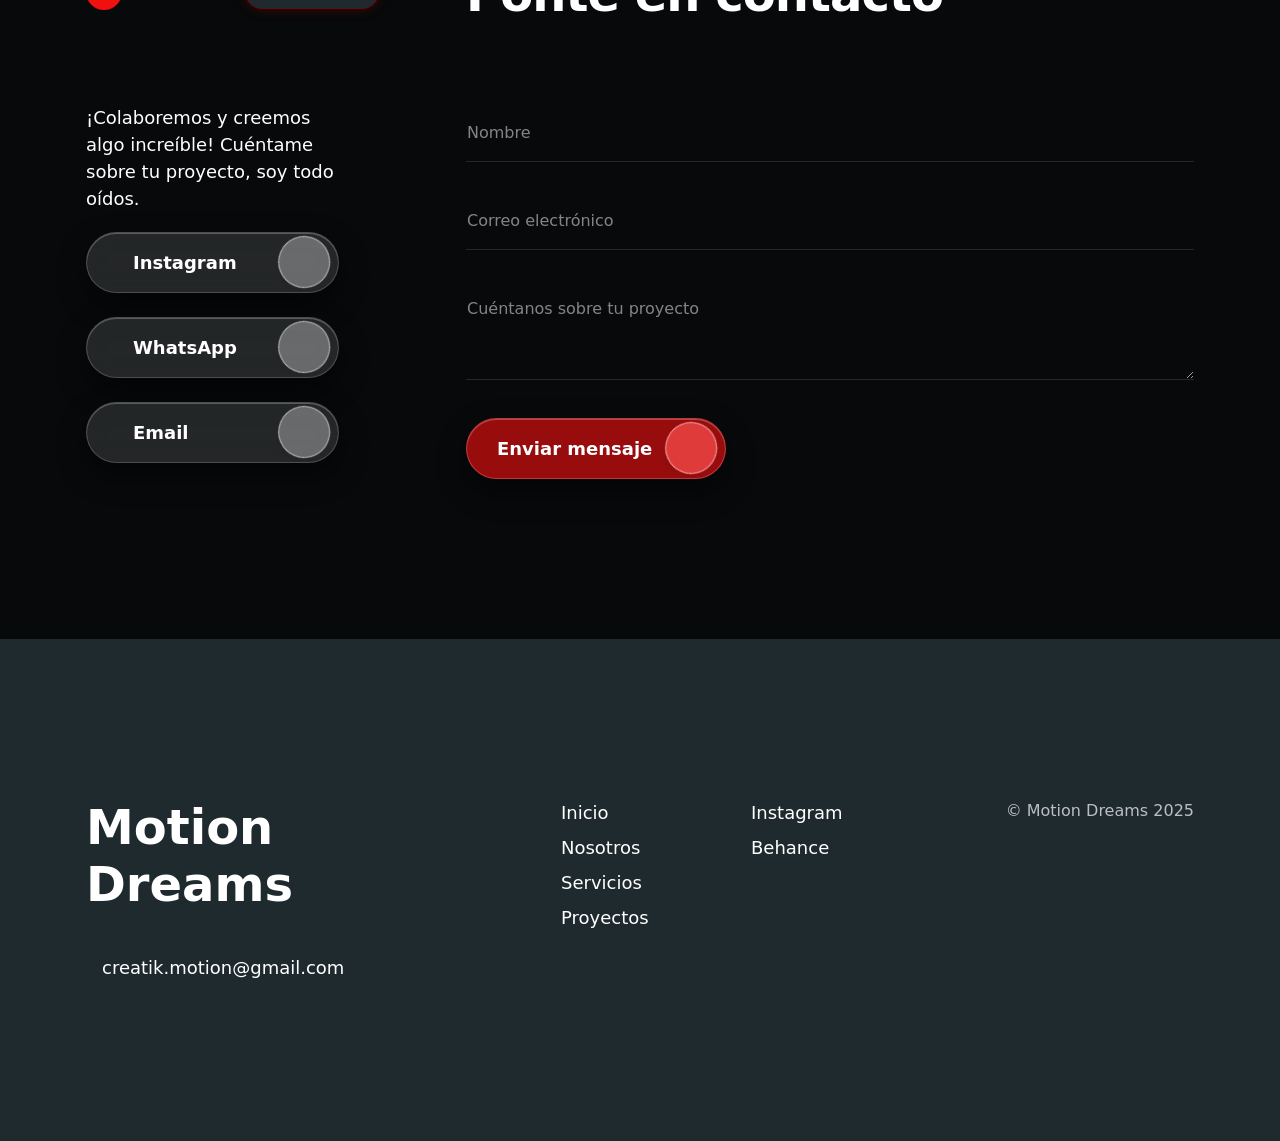
==== commit 5ec42b35: "feat(ui): mejoras de rendimiento, accesibilidad y SEO Rendimiento - Imagenes de las paginas en WebP:" ====
--- a/index.html
+++ b/index.html
@@ -9,6 +9,13 @@
   <meta property="og:description" content="Estudio creativo de diseño de flyers, flyers animados, contenido para redes sociales e identidad de marca. Mira nuestro trabajo y cotiza tu proyecto.">
   <meta property="og:type" content="website">
   <meta property="og:locale" content="es_CO">
+  <meta property="og:site_name" content="Motion Dreams">
+  <meta property="og:url" content="https://migueldiuza.github.io/MotionDreamStudio/">
+  <meta property="og:image" content="https://migueldiuza.github.io/MotionDreamStudio/assets/images/og/og-default.jpg">
+  <meta property="og:image:width" content="1200">
+  <meta property="og:image:height" content="630">
+  <meta name="twitter:card" content="summary_large_image">
+  <link rel="canonical" href="https://migueldiuza.github.io/MotionDreamStudio/">
   <title>Motion Dreams · Flyers, animación y branding</title>
   <link rel="shortcut icon" type="image/png" href="assets/images/logos/favicon.svg" />
   <link rel="stylesheet" href="assets/libs/owl.carousel/dist/assets/owl.carousel.min.css">
@@ -184,6 +191,7 @@
 
 
 <body>
+  <a class="md-skip-link" href="#main">Saltar al contenido</a>
   <!-- Preloader -->
   <div id="preloader">
     <div class="loader-content">
@@ -262,12 +270,12 @@
   </header>
 
   <!--  Page Wrapper -->
-  <div class="page-wrapper md-home overflow-hidden">
+  <div class="page-wrapper md-home overflow-hidden" role="main" id="main" tabindex="-1">
 
     <!--  Banner Section -->
     <section class="banner-section position-relative d-flex align-items-end min-vh-100">
       <video class="position-absolute top-0 start-0 w-100 h-100 object-fit-cover" autoplay muted loop playsinline
-        webkit-playsinline preload="auto">
+        webkit-playsinline preload="auto" poster="assets/images/backgrounds/banner-video-poster.webp">
         <source src="assets/images/backgrounds/banner-video.mp4" type="video/mp4" />
       </video>
       <div class="container">
@@ -338,7 +346,7 @@
             <div class="item">
               <div class="portfolio d-flex flex-column gap-6">
                 <div class="portfolio-img position-relative overflow-hidden">
-                  <img src="assets/images/flyers/flyerEventoPortada.jpg" alt="Flyers" class="img-fluid">
+                  <img width="1080" height="1080" src="assets/images/flyers/flyerEventoPortada.webp" alt="Flyers" class="img-fluid">
                   <div class="portfolio-overlay">
                     <a href="projects-detail.html?project=flyers" aria-label="Ver proyectos de Flyers"
                       class="position-absolute top-50 start-50 translate-middle bg-primary round-64 rounded-circle hstack justify-content-center">
@@ -358,7 +366,7 @@
             <div class="item">
               <div class="portfolio d-flex flex-column gap-6">
                 <div class="portfolio-img position-relative overflow-hidden">
-                  <img src="assets/images/flyers/animPhotoProyect.jpeg" alt="Animaciones" class="img-fluid">
+                  <img width="1195" height="1600" src="assets/images/flyers/animPhotoProyect.webp" alt="Animaciones" class="img-fluid">
                   <div class="portfolio-overlay">
                     <a href="projects-detail.html?project=animaciones" aria-label="Ver proyectos de Animaciones"
                       class="position-absolute top-50 start-50 translate-middle bg-primary round-64 rounded-circle hstack justify-content-center">
@@ -378,7 +386,7 @@
             <div class="item">
               <div class="portfolio d-flex flex-column gap-6">
                 <div class="portfolio-img position-relative overflow-hidden">
-                  <img src="assets/images/portfolio/social.jpg" alt="Social Media" class="img-fluid">
+                  <img width="1600" height="1255" src="assets/images/portfolio/social.webp" alt="Social Media" class="img-fluid">
                   <div class="portfolio-overlay">
                     <a href="projects-detail.html?project=social-media" aria-label="Ver proyectos de Social Media"
                       class="position-absolute top-50 start-50 translate-middle bg-primary round-64 rounded-circle hstack justify-content-center">
@@ -398,7 +406,7 @@
             <div class="item">
               <div class="portfolio d-flex flex-column gap-6">
                 <div class="portfolio-img position-relative overflow-hidden">
-                  <img src="assets/images/portfolio/marca.jpg" alt="Diseño de marca" class="img-fluid">
+                  <img width="1600" height="1200" src="assets/images/portfolio/marca.webp" alt="Diseño de marca" class="img-fluid">
                   <div class="portfolio-overlay">
                     <a href="projects-detail.html?project=diseno-marca" aria-label="Ver proyectos de Diseño de Marca"
                       class="position-absolute top-50 start-50 translate-middle bg-primary round-64 rounded-circle hstack justify-content-center">
@@ -526,7 +534,7 @@
               <div class="mg-content">
                 <button class="md-acc-head" type="button"><span><small>01</small>Piezas para eventos</span><i class="md-acc-ico">+</i></button>
                 <div class="md-acc-body">
-                  <img src="assets/images/flyers/bannerEventos.jpg" alt="Piezas para eventos">
+                  <img src="assets/images/flyers/bannerEventos.webp" alt="Piezas para eventos">
                   <p class="text-white text-opacity-70 mb-0">Flyers, posters y visuales para conciertos.</p>
                   <a href="projects-detail.html?project=flyers" class="btn btn-primary w-100">
                     <span class="btn-text">Ver proyectos</span>
@@ -540,7 +548,7 @@
               <div class="mg-content">
                 <button class="md-acc-head" type="button"><span><small>02</small>Redes sociales</span><i class="md-acc-ico">+</i></button>
                 <div class="md-acc-body">
-                  <img src="assets/images/flyers/bannerSocialMedia.jpg" alt="Redes sociales">
+                  <img src="assets/images/flyers/bannerSocialMedia.webp" alt="Redes sociales">
                   <p class="text-white text-opacity-70 mb-0">Posts, stories y carruseles que conectan.</p>
                   <a href="projects-detail.html?project=social-media" class="btn btn-primary w-100">
                     <span class="btn-text">Ver proyectos</span>
@@ -554,7 +562,7 @@
               <div class="mg-content">
                 <button class="md-acc-head" type="button"><span><small>03</small>Animaciones &amp; motion</span><i class="md-acc-ico">+</i></button>
                 <div class="md-acc-body">
-                  <img src="assets/images/flyers/bannerFlyerAnim.jpg" alt="Animaciones y motion">
+                  <img src="assets/images/flyers/bannerFlyerAnim.webp" alt="Animaciones y motion">
                   <p class="text-white text-opacity-70 mb-0">Animaciones promocionales, reels y ads.</p>
                   <a href="projects-detail.html?project=animaciones" class="btn btn-primary w-100">
                     <span class="btn-text">Ver proyectos</span>
@@ -568,7 +576,7 @@
               <div class="mg-content">
                 <button class="md-acc-head" type="button"><span><small>04</small>Marca &amp; identidad</span><i class="md-acc-ico">+</i></button>
                 <div class="md-acc-body">
-                  <img src="assets/images/flyers/bannersocialMarca.jpg" alt="Marca e identidad">
+                  <img src="assets/images/flyers/bannersocialMarca.webp" alt="Marca e identidad">
                   <p class="text-white text-opacity-70 mb-0">Logos, cartelería y tarjetas de presentación.</p>
                   <a href="projects-detail.html?project=diseno-marca" class="btn btn-primary w-100">
                     <span class="btn-text">Ver proyectos</span>
@@ -584,7 +592,7 @@
               <div class="col-xl-4">
                 <div class="tab-content" data-aos="zoom-in" data-aos-delay="100" data-aos-duration="1000">
                   <div class="tab-pane active" id="one" role="tabpanel" aria-labelledby="one-tab" tabindex="0">
-                    <img src="assets/images/flyers/bannerEventos.jpg" alt="Piezas para eventos" class="img-fluid mb-4">
+                    <img width="1843" height="1189" src="assets/images/flyers/bannerEventos.webp" alt="Piezas para eventos" class="img-fluid mb-4">
                     <a href="./projects.html" class="btn btn-primary w-100">
                       <span class="btn-text text-white">Ver proyectos relacionados</span>
                       <iconify-icon icon="lucide:arrow-up-right"
@@ -592,7 +600,7 @@
                     </a>
                   </div>
                   <div class="tab-pane" id="two" role="tabpanel" aria-labelledby="two-tab" tabindex="0">
-                    <img src="assets/images/flyers/bannerSocialMedia.jpg" alt="Redes sociales" class="img-fluid mb-4">
+                    <img width="1920" height="1071" src="assets/images/flyers/bannerSocialMedia.webp" alt="Redes sociales" class="img-fluid mb-4">
                     <a href="./projects.html" class="btn btn-primary w-100">
                       <span class="btn-text text-white">Ver proyectos relacionados</span>
                       <iconify-icon icon="lucide:arrow-up-right"
@@ -600,7 +608,7 @@
                     </a>
                   </div>
                   <div class="tab-pane" id="three" role="tabpanel" aria-labelledby="three-tab" tabindex="0">
-                    <img src="assets/images/flyers/bannerFlyerAnim.jpg" alt="Animaciones y motion" class="img-fluid mb-4">
+                    <img width="1920" height="1057" src="assets/images/flyers/bannerFlyerAnim.webp" alt="Animaciones y motion" class="img-fluid mb-4">
                     <a href="./projects.html" class="btn btn-primary w-100">
                       <span class="btn-text text-white">Ver proyectos relacionados</span>
                       <iconify-icon icon="lucide:arrow-up-right"
@@ -608,7 +616,7 @@
                     </a>
                   </div>
                   <div class="tab-pane" id="four" role="tabpanel" aria-labelledby="four-tab" tabindex="0">
-                    <img src="assets/images/flyers/bannersocialMarca.jpg" alt="Marca e identidad" class="img-fluid mb-4">
+                    <img width="1920" height="1061" src="assets/images/flyers/bannersocialMarca.webp" alt="Marca e identidad" class="img-fluid mb-4">
                     <a href="./projects.html" class="btn btn-primary w-100">
                       <span class="btn-text text-white">Ver proyectos relacionados</span>
                       <iconify-icon icon="lucide:arrow-up-right"
@@ -699,102 +707,102 @@
     <section class="client-logos py-5 bg-white overflow-hidden">
       <div class="container-fluid">
         <div class="d-flex flex-column gap-5" data-aos="fade-up" data-aos-delay="100" data-aos-duration="1000">
-          <h5 class="text-center mb-0 text-dark">Marcas y proyectos que confiaron en nosotros</h5>
+          <h2 class="h5 text-center mb-0 text-dark">Marcas y proyectos que confiaron en nosotros</h2>
           <div class="marquee w-100 d-flex align-items-center overflow-hidden">
             <div class="marquee-content d-flex align-items-center gap-4">
               <!-- Set 1 -->
               <div class="marquee-tag hstack justify-content-center">
-                <img src="assets/images/logosBaner/Astro logo sin fondo.png" alt="partners" class="img-fluid gray-logo">
-              </div>
-              <div class="marquee-tag hstack justify-content-center">
-                <img src="assets/images/logosBaner/Capa 1.png" alt="partners" class="img-fluid gray-logo">
-              </div>
-              <div class="marquee-tag hstack justify-content-center">
-                <img src="assets/images/logosBaner/cantina.png" alt="partners" class="img-fluid gray-logo">
-              </div>
-              <div class="marquee-tag hstack justify-content-center">
-                <img src="assets/images/logosBaner/chaney.png" alt="partners" class="img-fluid gray-logo">
-              </div>
-              <div class="marquee-tag hstack justify-content-center">
-                <img src="assets/images/logosBaner/conejo.png" alt="partners" class="img-fluid gray-logo">
-              </div>
-              <div class="marquee-tag hstack justify-content-center">
-                <img src="assets/images/logosBaner/dolce.png" alt="partners" class="img-fluid gray-logo">
-              </div>
-              <div class="marquee-tag hstack justify-content-center">
-                <img src="assets/images/logosBaner/dubai.png" alt="partners" class="img-fluid gray-logo">
-              </div>
-              <div class="marquee-tag hstack justify-content-center">
-                <img src="assets/images/logosBaner/ex.png" alt="partners" class="img-fluid gray-logo">
-              </div>
-              <div class="marquee-tag hstack justify-content-center">
-                <img src="assets/images/logosBaner/fit.png" alt="partners" class="img-fluid gray-logo">
-              </div>
-
-              <div class="marquee-tag hstack justify-content-center">
-                <img src="assets/images/logosBaner/hause.png" alt="partners" class="img-fluid gray-logo">
-              </div>
-              <div class="marquee-tag hstack justify-content-center">
-                <img src="assets/images/logosBaner/ibiza.png" alt="partners" class="img-fluid gray-logo">
-              </div>
-              <div class="marquee-tag hstack justify-content-center">
-                <img src="assets/images/logosBaner/living.png" alt="partners" class="img-fluid gray-logo">
-              </div>
-              <div class="marquee-tag hstack justify-content-center">
-                <img src="assets/images/logosBaner/logoBio.png" alt="partners" class="img-fluid gray-logo">
-              </div>
-              <div class="marquee-tag hstack justify-content-center">
-                <img src="assets/images/logosBaner/lolas.png" alt="partners" class="img-fluid gray-logo">
-              </div>
-              <div class="marquee-tag hstack justify-content-center">
-                <img src="assets/images/logosBaner/meta.png" alt="partners" class="img-fluid gray-logo">
+                <img width="1000" height="1000" src="assets/images/logosBaner/Astro logo sin fondo.png" alt="partners" class="img-fluid gray-logo">
+              </div>
+              <div class="marquee-tag hstack justify-content-center">
+                <img width="480" height="480" src="assets/images/logosBaner/Capa 1.webp" alt="partners" class="img-fluid gray-logo">
+              </div>
+              <div class="marquee-tag hstack justify-content-center">
+                <img width="480" height="480" src="assets/images/logosBaner/cantina.webp" alt="partners" class="img-fluid gray-logo">
+              </div>
+              <div class="marquee-tag hstack justify-content-center">
+                <img width="1000" height="1000" src="assets/images/logosBaner/chaney.png" alt="partners" class="img-fluid gray-logo">
+              </div>
+              <div class="marquee-tag hstack justify-content-center">
+                <img width="1000" height="1000" src="assets/images/logosBaner/conejo.png" alt="partners" class="img-fluid gray-logo">
+              </div>
+              <div class="marquee-tag hstack justify-content-center">
+                <img width="480" height="480" src="assets/images/logosBaner/dolce.webp" alt="partners" class="img-fluid gray-logo">
+              </div>
+              <div class="marquee-tag hstack justify-content-center">
+                <img width="480" height="480" src="assets/images/logosBaner/dubai.webp" alt="partners" class="img-fluid gray-logo">
+              </div>
+              <div class="marquee-tag hstack justify-content-center">
+                <img width="1000" height="1000" src="assets/images/logosBaner/ex.png" alt="partners" class="img-fluid gray-logo">
+              </div>
+              <div class="marquee-tag hstack justify-content-center">
+                <img width="480" height="480" src="assets/images/logosBaner/fit.webp" alt="partners" class="img-fluid gray-logo">
+              </div>
+
+              <div class="marquee-tag hstack justify-content-center">
+                <img width="1000" height="1000" src="assets/images/logosBaner/hause.png" alt="partners" class="img-fluid gray-logo">
+              </div>
+              <div class="marquee-tag hstack justify-content-center">
+                <img width="480" height="480" src="assets/images/logosBaner/ibiza.webp" alt="partners" class="img-fluid gray-logo">
+              </div>
+              <div class="marquee-tag hstack justify-content-center">
+                <img width="1000" height="1000" src="assets/images/logosBaner/living.png" alt="partners" class="img-fluid gray-logo">
+              </div>
+              <div class="marquee-tag hstack justify-content-center">
+                <img width="480" height="480" src="assets/images/logosBaner/logoBio.webp" alt="partners" class="img-fluid gray-logo">
+              </div>
+              <div class="marquee-tag hstack justify-content-center">
+                <img width="1000" height="1000" src="assets/images/logosBaner/lolas.png" alt="partners" class="img-fluid gray-logo">
+              </div>
+              <div class="marquee-tag hstack justify-content-center">
+                <img width="480" height="480" src="assets/images/logosBaner/meta.webp" alt="partners" class="img-fluid gray-logo">
               </div>
               <!-- Set 2 (Duplicate for loop) -->
               <div class="marquee-tag hstack justify-content-center">
-                <img src="assets/images/logosBaner/Astro logo sin fondo.png" alt="partners" class="img-fluid gray-logo">
-              </div>
-              <div class="marquee-tag hstack justify-content-center">
-                <img src="assets/images/logosBaner/Capa 1.png" alt="partners" class="img-fluid gray-logo">
-              </div>
-              <div class="marquee-tag hstack justify-content-center">
-                <img src="assets/images/logosBaner/cantina.png" alt="partners" class="img-fluid gray-logo">
-              </div>
-              <div class="marquee-tag hstack justify-content-center">
-                <img src="assets/images/logosBaner/chaney.png" alt="partners" class="img-fluid gray-logo">
-              </div>
-              <div class="marquee-tag hstack justify-content-center">
-                <img src="assets/images/logosBaner/conejo.png" alt="partners" class="img-fluid gray-logo">
-              </div>
-              <div class="marquee-tag hstack justify-content-center">
-                <img src="assets/images/logosBaner/dolce.png" alt="partners" class="img-fluid gray-logo">
-              </div>
-              <div class="marquee-tag hstack justify-content-center">
-                <img src="assets/images/logosBaner/dubai.png" alt="partners" class="img-fluid gray-logo">
-              </div>
-              <div class="marquee-tag hstack justify-content-center">
-                <img src="assets/images/logosBaner/ex.png" alt="partners" class="img-fluid gray-logo">
-              </div>
-              <div class="marquee-tag hstack justify-content-center">
-                <img src="assets/images/logosBaner/fit.png" alt="partners" class="img-fluid gray-logo">
-              </div>
-
-              <div class="marquee-tag hstack justify-content-center">
-                <img src="assets/images/logosBaner/hause.png" alt="partners" class="img-fluid gray-logo">
-              </div>
-              <div class="marquee-tag hstack justify-content-center">
-                <img src="assets/images/logosBaner/ibiza.png" alt="partners" class="img-fluid gray-logo">
-              </div>
-              <div class="marquee-tag hstack justify-content-center">
-                <img src="assets/images/logosBaner/living.png" alt="partners" class="img-fluid gray-logo">
-              </div>
-              <div class="marquee-tag hstack justify-content-center">
-                <img src="assets/images/logosBaner/logoBio.png" alt="partners" class="img-fluid gray-logo">
-              </div>
-              <div class="marquee-tag hstack justify-content-center">
-                <img src="assets/images/logosBaner/lolas.png" alt="partners" class="img-fluid gray-logo">
-              </div>
-              <div class="marquee-tag hstack justify-content-center">
-                <img src="assets/images/logosBaner/meta.png" alt="partners" class="img-fluid gray-logo">
+                <img width="1000" height="1000" src="assets/images/logosBaner/Astro logo sin fondo.png" alt="partners" class="img-fluid gray-logo">
+              </div>
+              <div class="marquee-tag hstack justify-content-center">
+                <img width="480" height="480" src="assets/images/logosBaner/Capa 1.webp" alt="partners" class="img-fluid gray-logo">
+              </div>
+              <div class="marquee-tag hstack justify-content-center">
+                <img width="480" height="480" src="assets/images/logosBaner/cantina.webp" alt="partners" class="img-fluid gray-logo">
+              </div>
+              <div class="marquee-tag hstack justify-content-center">
+                <img width="1000" height="1000" src="assets/images/logosBaner/chaney.png" alt="partners" class="img-fluid gray-logo">
+              </div>
+              <div class="marquee-tag hstack justify-content-center">
+                <img width="1000" height="1000" src="assets/images/logosBaner/conejo.png" alt="partners" class="img-fluid gray-logo">
+              </div>
+              <div class="marquee-tag hstack justify-content-center">
+                <img width="480" height="480" src="assets/images/logosBaner/dolce.webp" alt="partners" class="img-fluid gray-logo">
+              </div>
+              <div class="marquee-tag hstack justify-content-center">
+                <img width="480" height="480" src="assets/images/logosBaner/dubai.webp" alt="partners" class="img-fluid gray-logo">
+              </div>
+              <div class="marquee-tag hstack justify-content-center">
+                <img width="1000" height="1000" src="assets/images/logosBaner/ex.png" alt="partners" class="img-fluid gray-logo">
+              </div>
+              <div class="marquee-tag hstack justify-content-center">
+                <img width="480" height="480" src="assets/images/logosBaner/fit.webp" alt="partners" class="img-fluid gray-logo">
+              </div>
+
+              <div class="marquee-tag hstack justify-content-center">
+                <img width="1000" height="1000" src="assets/images/logosBaner/hause.png" alt="partners" class="img-fluid gray-logo">
+              </div>
+              <div class="marquee-tag hstack justify-content-center">
+                <img width="480" height="480" src="assets/images/logosBaner/ibiza.webp" alt="partners" class="img-fluid gray-logo">
+              </div>
+              <div class="marquee-tag hstack justify-content-center">
+                <img width="1000" height="1000" src="assets/images/logosBaner/living.png" alt="partners" class="img-fluid gray-logo">
+              </div>
+              <div class="marquee-tag hstack justify-content-center">
+                <img width="480" height="480" src="assets/images/logosBaner/logoBio.webp" alt="partners" class="img-fluid gray-logo">
+              </div>
+              <div class="marquee-tag hstack justify-content-center">
+                <img width="1000" height="1000" src="assets/images/logosBaner/lolas.png" alt="partners" class="img-fluid gray-logo">
+              </div>
+              <div class="marquee-tag hstack justify-content-center">
+                <img width="480" height="480" src="assets/images/logosBaner/meta.webp" alt="partners" class="img-fluid gray-logo">
               </div>
             </div>
           </div>
@@ -886,36 +894,36 @@
                   <div class="card-body p-7 p-xxl-5 d-flex flex-column gap-8">
                     <div class="d-flex flex-column gap-6">
                       <div class="hstack gap-3 flex-wrap">
-                        <h5 class="mb-0 fw-medium">Flyer Normal</h5>
+                        <h3 class="h5 mb-0 fw-medium">Flyer Normal</h3>
                       </div>
                       <p class="mb-0">Perfecto para eventos únicos o promociones específicas.</p>
                     </div>
                     <div class="pt-8 border-top d-flex flex-column gap-6">
-                      <h6 class="mb-0 fw-normal">Qué incluye:</h6>
+                      <p class="h6 mb-0 fw-normal">Qué incluye:</p>
                       <ul class="list-unstyled d-flex flex-column gap-3 mb-0">
                         <li class="hstack gap-3">
                           <span
                             class="round-32 rounded-circle bg-primary flex-shrink-0 hstack justify-content-center"><iconify-icon
                               icon="lucide:check" class="fs-6 text-dark"></iconify-icon></span>
-                          <h6 class="mb-0 fw-normal">1 diseño de flyer personalizado</h6>
-                        </li>
-                        <li class="hstack gap-3">
-                          <span
-                            class="round-32 rounded-circle bg-primary flex-shrink-0 hstack justify-content-center"><iconify-icon
-                              icon="lucide:check" class="fs-6 text-dark"></iconify-icon></span>
-                          <h6 class="mb-0 fw-normal">Hasta 2 revisiones</h6>
-                        </li>
-                        <li class="hstack gap-3">
-                          <span
-                            class="round-32 rounded-circle bg-primary flex-shrink-0 hstack justify-content-center"><iconify-icon
-                              icon="lucide:check" class="fs-6 text-dark"></iconify-icon></span>
-                          <h6 class="mb-0 fw-normal">Formato digital optimizado</h6>
-                        </li>
-                        <li class="hstack gap-3">
-                          <span
-                            class="round-32 rounded-circle bg-primary flex-shrink-0 hstack justify-content-center"><iconify-icon
-                              icon="lucide:check" class="fs-6 text-dark"></iconify-icon></span>
-                          <h6 class="mb-0 fw-normal">Entrega en 48 horas</h6>
+                          <p class="h6 mb-0 fw-normal">1 diseño de flyer personalizado</p>
+                        </li>
+                        <li class="hstack gap-3">
+                          <span
+                            class="round-32 rounded-circle bg-primary flex-shrink-0 hstack justify-content-center"><iconify-icon
+                              icon="lucide:check" class="fs-6 text-dark"></iconify-icon></span>
+                          <p class="h6 mb-0 fw-normal">Hasta 2 revisiones</p>
+                        </li>
+                        <li class="hstack gap-3">
+                          <span
+                            class="round-32 rounded-circle bg-primary flex-shrink-0 hstack justify-content-center"><iconify-icon
+                              icon="lucide:check" class="fs-6 text-dark"></iconify-icon></span>
+                          <p class="h6 mb-0 fw-normal">Formato digital optimizado</p>
+                        </li>
+                        <li class="hstack gap-3">
+                          <span
+                            class="round-32 rounded-circle bg-primary flex-shrink-0 hstack justify-content-center"><iconify-icon
+                              icon="lucide:check" class="fs-6 text-dark"></iconify-icon></span>
+                          <p class="h6 mb-0 fw-normal">Entrega en 48 horas</p>
                         </li>
                       </ul>
                     </div>
@@ -934,42 +942,42 @@
                   <div class="card-body p-7 p-xxl-5 d-flex flex-column gap-8">
                     <div class="d-flex flex-column gap-6">
                       <div class="hstack gap-3 flex-wrap">
-                        <h5 class="mb-0 fw-medium">Flyer Especial</h5>
+                        <h3 class="h5 mb-0 fw-medium">Flyer Especial</h3>
                       </div>
                       <p class="mb-0">Para artistas y personas de alto impacto que necesitan destacar de verdad.</p>
                     </div>
                     <div class="pt-8 border-top d-flex flex-column gap-6">
-                      <h6 class="mb-0 fw-normal">Qué incluye:</h6>
+                      <p class="h6 mb-0 fw-normal">Qué incluye:</p>
                       <ul class="list-unstyled d-flex flex-column gap-3 mb-0">
                         <li class="hstack gap-3">
                           <span
                             class="round-32 rounded-circle bg-primary flex-shrink-0 hstack justify-content-center"><iconify-icon
                               icon="lucide:check" class="fs-6 text-dark"></iconify-icon></span>
-                          <h6 class="mb-0 fw-normal">Concepto y dirección de arte a medida</h6>
-                        </li>
-                        <li class="hstack gap-3">
-                          <span
-                            class="round-32 rounded-circle bg-primary flex-shrink-0 hstack justify-content-center"><iconify-icon
-                              icon="lucide:check" class="fs-6 text-dark"></iconify-icon></span>
-                          <h6 class="mb-0 fw-normal">Retoque y composición avanzada</h6>
-                        </li>
-                        <li class="hstack gap-3">
-                          <span
-                            class="round-32 rounded-circle bg-primary flex-shrink-0 hstack justify-content-center"><iconify-icon
-                              icon="lucide:check" class="fs-6 text-dark"></iconify-icon></span>
-                          <h6 class="mb-0 fw-normal">Hasta 3 revisiones</h6>
-                        </li>
-                        <li class="hstack gap-3">
-                          <span
-                            class="round-32 rounded-circle bg-primary flex-shrink-0 hstack justify-content-center"><iconify-icon
-                              icon="lucide:check" class="fs-6 text-dark"></iconify-icon></span>
-                          <h6 class="mb-0 fw-normal">Versiones para Feed y Stories</h6>
-                        </li>
-                        <li class="hstack gap-3">
-                          <span
-                            class="round-32 rounded-circle bg-primary flex-shrink-0 hstack justify-content-center"><iconify-icon
-                              icon="lucide:check" class="fs-6 text-dark"></iconify-icon></span>
-                          <h6 class="mb-0 fw-normal">Entrega prioritaria</h6>
+                          <p class="h6 mb-0 fw-normal">Concepto y dirección de arte a medida</p>
+                        </li>
+                        <li class="hstack gap-3">
+                          <span
+                            class="round-32 rounded-circle bg-primary flex-shrink-0 hstack justify-content-center"><iconify-icon
+                              icon="lucide:check" class="fs-6 text-dark"></iconify-icon></span>
+                          <p class="h6 mb-0 fw-normal">Retoque y composición avanzada</p>
+                        </li>
+                        <li class="hstack gap-3">
+                          <span
+                            class="round-32 rounded-circle bg-primary flex-shrink-0 hstack justify-content-center"><iconify-icon
+                              icon="lucide:check" class="fs-6 text-dark"></iconify-icon></span>
+                          <p class="h6 mb-0 fw-normal">Hasta 3 revisiones</p>
+                        </li>
+                        <li class="hstack gap-3">
+                          <span
+                            class="round-32 rounded-circle bg-primary flex-shrink-0 hstack justify-content-center"><iconify-icon
+                              icon="lucide:check" class="fs-6 text-dark"></iconify-icon></span>
+                          <p class="h6 mb-0 fw-normal">Versiones para Feed y Stories</p>
+                        </li>
+                        <li class="hstack gap-3">
+                          <span
+                            class="round-32 rounded-circle bg-primary flex-shrink-0 hstack justify-content-center"><iconify-icon
+                              icon="lucide:check" class="fs-6 text-dark"></iconify-icon></span>
+                          <p class="h6 mb-0 fw-normal">Entrega prioritaria</p>
                         </li>
                       </ul>
                     </div>
@@ -988,38 +996,38 @@
                   <div class="card-body p-7 p-xxl-5 d-flex flex-column gap-8">
                     <div class="d-flex flex-column gap-6">
                       <div class="hstack gap-3 flex-wrap">
-                        <h5 class="mb-0 fw-medium">Promo x4 Flyers</h5>
+                        <h3 class="h5 mb-0 fw-medium">Promo x4 Flyers</h3>
                         <span class="badge text-bg-dark hstack gap-2"><iconify-icon icon="lucide:flame"
                             class="fs-5"></iconify-icon>Popular</span>
                       </div>
                       <p class="mb-0">4 flyers normales para tus series de eventos o lanzamientos.</p>
                     </div>
                     <div class="pt-8 border-top d-flex flex-column gap-6">
-                      <h6 class="mb-0 fw-normal">Qué incluye:</h6>
+                      <p class="h6 mb-0 fw-normal">Qué incluye:</p>
                       <ul class="list-unstyled d-flex flex-column gap-3 mb-0">
                         <li class="hstack gap-3">
                           <span
                             class="round-32 rounded-circle bg-primary flex-shrink-0 hstack justify-content-center"><iconify-icon
                               icon="lucide:check" class="fs-6 text-dark"></iconify-icon></span>
-                          <h6 class="mb-0 fw-normal">4 flyers normales personalizados</h6>
-                        </li>
-                        <li class="hstack gap-3">
-                          <span
-                            class="round-32 rounded-circle bg-primary flex-shrink-0 hstack justify-content-center"><iconify-icon
-                              icon="lucide:check" class="fs-6 text-dark"></iconify-icon></span>
-                          <h6 class="mb-0 fw-normal">Hasta 2 revisiones por diseño</h6>
-                        </li>
-                        <li class="hstack gap-3">
-                          <span
-                            class="round-32 rounded-circle bg-primary flex-shrink-0 hstack justify-content-center"><iconify-icon
-                              icon="lucide:check" class="fs-6 text-dark"></iconify-icon></span>
-                          <h6 class="mb-0 fw-normal">Exportación en formato digital de alta resolución</h6>
-                        </li>
-                        <li class="hstack gap-3">
-                          <span
-                            class="round-32 rounded-circle bg-primary flex-shrink-0 hstack justify-content-center"><iconify-icon
-                              icon="lucide:check" class="fs-6 text-dark"></iconify-icon></span>
-                          <h6 class="mb-0 fw-normal">Prioridad de entrega preferencial</h6>
+                          <p class="h6 mb-0 fw-normal">4 flyers normales personalizados</p>
+                        </li>
+                        <li class="hstack gap-3">
+                          <span
+                            class="round-32 rounded-circle bg-primary flex-shrink-0 hstack justify-content-center"><iconify-icon
+                              icon="lucide:check" class="fs-6 text-dark"></iconify-icon></span>
+                          <p class="h6 mb-0 fw-normal">Hasta 2 revisiones por diseño</p>
+                        </li>
+                        <li class="hstack gap-3">
+                          <span
+                            class="round-32 rounded-circle bg-primary flex-shrink-0 hstack justify-content-center"><iconify-icon
+                              icon="lucide:check" class="fs-6 text-dark"></iconify-icon></span>
+                          <p class="h6 mb-0 fw-normal">Exportación en formato digital de alta resolución</p>
+                        </li>
+                        <li class="hstack gap-3">
+                          <span
+                            class="round-32 rounded-circle bg-primary flex-shrink-0 hstack justify-content-center"><iconify-icon
+                              icon="lucide:check" class="fs-6 text-dark"></iconify-icon></span>
+                          <p class="h6 mb-0 fw-normal">Prioridad de entrega preferencial</p>
                         </li>
                       </ul>
                     </div>
@@ -1054,36 +1062,36 @@
                   <div class="card-body p-7 p-xxl-5 d-flex flex-column gap-8">
                     <div class="d-flex flex-column gap-6">
                       <div class="hstack gap-3">
-                        <h5 class="mb-0 fw-medium">Básico</h5>
+                        <h3 class="h5 mb-0 fw-medium">Básico</h3>
                       </div>
                       <p class="mb-0">Animación básica efectiva para destacar.</p>
                     </div>
                     <div class="pt-8 border-top d-flex flex-column gap-6">
-                      <h6 class="mb-0 fw-normal">Qué incluye:</h6>
+                      <p class="h6 mb-0 fw-normal">Qué incluye:</p>
                       <ul class="list-unstyled d-flex flex-column gap-3 mb-0">
                         <li class="hstack gap-3">
                           <span
                             class="round-32 rounded-circle bg-primary flex-shrink-0 hstack justify-content-center"><iconify-icon
                               icon="lucide:check" class="fs-6 text-dark"></iconify-icon></span>
-                          <h6 class="mb-0 fw-normal">1 flyer animado (5-10 seg)</h6>
-                        </li>
-                        <li class="hstack gap-3">
-                          <span
-                            class="round-32 rounded-circle bg-primary flex-shrink-0 hstack justify-content-center"><iconify-icon
-                              icon="lucide:check" class="fs-6 text-dark"></iconify-icon></span>
-                          <h6 class="mb-0 fw-normal">Animación básica de elementos</h6>
-                        </li>
-                        <li class="hstack gap-3">
-                          <span
-                            class="round-32 rounded-circle bg-primary flex-shrink-0 hstack justify-content-center"><iconify-icon
-                              icon="lucide:check" class="fs-6 text-dark"></iconify-icon></span>
-                          <h6 class="mb-0 fw-normal">Formato MP4</h6>
-                        </li>
-                        <li class="hstack gap-3">
-                          <span
-                            class="round-32 rounded-circle bg-primary flex-shrink-0 hstack justify-content-center"><iconify-icon
-                              icon="lucide:check" class="fs-6 text-dark"></iconify-icon></span>
-                          <h6 class="mb-0 fw-normal">Entrega en 3 días</h6>
+                          <p class="h6 mb-0 fw-normal">1 flyer animado (5-10 seg)</p>
+                        </li>
+                        <li class="hstack gap-3">
+                          <span
+                            class="round-32 rounded-circle bg-primary flex-shrink-0 hstack justify-content-center"><iconify-icon
+                              icon="lucide:check" class="fs-6 text-dark"></iconify-icon></span>
+                          <p class="h6 mb-0 fw-normal">Animación básica de elementos</p>
+                        </li>
+                        <li class="hstack gap-3">
+                          <span
+                            class="round-32 rounded-circle bg-primary flex-shrink-0 hstack justify-content-center"><iconify-icon
+                              icon="lucide:check" class="fs-6 text-dark"></iconify-icon></span>
+                          <p class="h6 mb-0 fw-normal">Formato MP4</p>
+                        </li>
+                        <li class="hstack gap-3">
+                          <span
+                            class="round-32 rounded-circle bg-primary flex-shrink-0 hstack justify-content-center"><iconify-icon
+                              icon="lucide:check" class="fs-6 text-dark"></iconify-icon></span>
+                          <p class="h6 mb-0 fw-normal">Entrega en 3 días</p>
                         </li>
                       </ul>
                     </div>
@@ -1102,50 +1110,50 @@
                   <div class="card-body p-7 p-xxl-5 d-flex flex-column gap-8">
                     <div class="d-flex flex-column gap-6">
                       <div class="hstack gap-3">
-                        <h5 class="mb-0 fw-medium">Profesional</h5>
+                        <h3 class="h5 mb-0 fw-medium">Profesional</h3>
                         <span class="badge text-bg-dark hstack gap-2"><iconify-icon icon="lucide:flame"
                             class="fs-5"></iconify-icon>Popular</span>
                       </div>
                       <p class="mb-0">Producción audiovisual de alto nivel con efectos cinemáticos.</p>
                     </div>
                     <div class="pt-8 border-top d-flex flex-column gap-6">
-                      <h6 class="mb-0 fw-normal">Qué incluye:</h6>
+                      <p class="h6 mb-0 fw-normal">Qué incluye:</p>
                       <ul class="list-unstyled d-flex flex-column gap-3 mb-0">
                         <li class="hstack gap-3">
                           <span
                             class="round-32 rounded-circle bg-primary flex-shrink-0 hstack justify-content-center"><iconify-icon
                               icon="lucide:check" class="fs-6 text-dark"></iconify-icon></span>
-                          <h6 class="mb-0 fw-normal">1 flyer animado (hasta 30 seg)</h6>
-                        </li>
-                        <li class="hstack gap-3">
-                          <span
-                            class="round-32 rounded-circle bg-primary flex-shrink-0 hstack justify-content-center"><iconify-icon
-                              icon="lucide:check" class="fs-6 text-dark"></iconify-icon></span>
-                          <h6 class="mb-0 fw-normal">Efectos de motion graphics avanzados</h6>
-                        </li>
-                        <li class="hstack gap-3">
-                          <span
-                            class="round-32 rounded-circle bg-primary flex-shrink-0 hstack justify-content-center"><iconify-icon
-                              icon="lucide:check" class="fs-6 text-dark"></iconify-icon></span>
-                          <h6 class="mb-0 fw-normal">Música de fondo sincronizada</h6>
-                        </li>
-                        <li class="hstack gap-3">
-                          <span
-                            class="round-32 rounded-circle bg-primary flex-shrink-0 hstack justify-content-center"><iconify-icon
-                              icon="lucide:check" class="fs-6 text-dark"></iconify-icon></span>
-                          <h6 class="mb-0 fw-normal">Versiones optimizadas para Stories</h6>
-                        </li>
-                        <li class="hstack gap-3">
-                          <span
-                            class="round-32 rounded-circle bg-primary flex-shrink-0 hstack justify-content-center"><iconify-icon
-                              icon="lucide:check" class="fs-6 text-dark"></iconify-icon></span>
-                          <h6 class="mb-0 fw-normal">Formato MP4 de alta calidad</h6>
-                        </li>
-                        <li class="hstack gap-3">
-                          <span
-                            class="round-32 rounded-circle bg-primary flex-shrink-0 hstack justify-content-center"><iconify-icon
-                              icon="lucide:check" class="fs-6 text-dark"></iconify-icon></span>
-                          <h6 class="mb-0 fw-normal">Incluye también el flyer normal en JPG</h6>
+                          <p class="h6 mb-0 fw-normal">1 flyer animado (hasta 30 seg)</p>
+                        </li>
+                        <li class="hstack gap-3">
+                          <span
+                            class="round-32 rounded-circle bg-primary flex-shrink-0 hstack justify-content-center"><iconify-icon
+                              icon="lucide:check" class="fs-6 text-dark"></iconify-icon></span>
+                          <p class="h6 mb-0 fw-normal">Efectos de motion graphics avanzados</p>
+                        </li>
+                        <li class="hstack gap-3">
+                          <span
+                            class="round-32 rounded-circle bg-primary flex-shrink-0 hstack justify-content-center"><iconify-icon
+                              icon="lucide:check" class="fs-6 text-dark"></iconify-icon></span>
+                          <p class="h6 mb-0 fw-normal">Música de fondo sincronizada</p>
+                        </li>
+                        <li class="hstack gap-3">
+                          <span
+                            class="round-32 rounded-circle bg-primary flex-shrink-0 hstack justify-content-center"><iconify-icon
+                              icon="lucide:check" class="fs-6 text-dark"></iconify-icon></span>
+                          <p class="h6 mb-0 fw-normal">Versiones optimizadas para Stories</p>
+                        </li>
+                        <li class="hstack gap-3">
+                          <span
+                            class="round-32 rounded-circle bg-primary flex-shrink-0 hstack justify-content-center"><iconify-icon
+                              icon="lucide:check" class="fs-6 text-dark"></iconify-icon></span>
+                          <p class="h6 mb-0 fw-normal">Formato MP4 de alta calidad</p>
+                        </li>
+                        <li class="hstack gap-3">
+                          <span
+                            class="round-32 rounded-circle bg-primary flex-shrink-0 hstack justify-content-center"><iconify-icon
+                              icon="lucide:check" class="fs-6 text-dark"></iconify-icon></span>
+                          <p class="h6 mb-0 fw-normal">Incluye también el flyer normal en JPG</p>
                         </li>
                       </ul>
                     </div>
@@ -1164,42 +1172,42 @@
                   <div class="card-body p-7 p-xxl-5 d-flex flex-column gap-8">
                     <div class="d-flex flex-column gap-6">
                       <div class="hstack gap-3">
-                        <h5 class="mb-0 fw-medium">Premium</h5>
+                        <h3 class="h5 mb-0 fw-medium">Premium</h3>
                       </div>
                       <p class="mb-0">Experiencia audiovisual inmersiva con locución profesional.</p>
                     </div>
                     <div class="pt-8 border-top d-flex flex-column gap-6">
-                      <h6 class="mb-0 fw-normal">Qué incluye:</h6>
+                      <p class="h6 mb-0 fw-normal">Qué incluye:</p>
                       <ul class="list-unstyled d-flex flex-column gap-3 mb-0">
                         <li class="hstack gap-3">
                           <span
                             class="round-32 rounded-circle bg-primary flex-shrink-0 hstack justify-content-center"><iconify-icon
                               icon="lucide:check" class="fs-6 text-dark"></iconify-icon></span>
-                          <h6 class="mb-0 fw-normal">Video Reel profesional (15 seg)</h6>
-                        </li>
-                        <li class="hstack gap-3">
-                          <span
-                            class="round-32 rounded-circle bg-primary flex-shrink-0 hstack justify-content-center"><iconify-icon
-                              icon="lucide:check" class="fs-6 text-dark"></iconify-icon></span>
-                          <h6 class="mb-0 fw-normal">Cuña profesional (Voz en off) MP3</h6>
-                        </li>
-                        <li class="hstack gap-3">
-                          <span
-                            class="round-32 rounded-circle bg-primary flex-shrink-0 hstack justify-content-center"><iconify-icon
-                              icon="lucide:check" class="fs-6 text-dark"></iconify-icon></span>
-                          <h6 class="mb-0 fw-normal">Efectos de motion graphics de alta gama</h6>
-                        </li>
-                        <li class="hstack gap-3">
-                          <span
-                            class="round-32 rounded-circle bg-primary flex-shrink-0 hstack justify-content-center"><iconify-icon
-                              icon="lucide:check" class="fs-6 text-dark"></iconify-icon></span>
-                          <h6 class="mb-0 fw-normal">Música y efectos de sonido incluidos</h6>
-                        </li>
-                        <li class="hstack gap-3">
-                          <span
-                            class="round-32 rounded-circle bg-primary flex-shrink-0 hstack justify-content-center"><iconify-icon
-                              icon="lucide:check" class="fs-6 text-dark"></iconify-icon></span>
-                          <h6 class="mb-0 fw-normal">Optimizado para Instagram/TikTok Stories</h6>
+                          <p class="h6 mb-0 fw-normal">Video Reel profesional (15 seg)</p>
+                        </li>
+                        <li class="hstack gap-3">
+                          <span
+                            class="round-32 rounded-circle bg-primary flex-shrink-0 hstack justify-content-center"><iconify-icon
+                              icon="lucide:check" class="fs-6 text-dark"></iconify-icon></span>
+                          <p class="h6 mb-0 fw-normal">Cuña profesional (Voz en off) MP3</p>
+                        </li>
+                        <li class="hstack gap-3">
+                          <span
+                            class="round-32 rounded-circle bg-primary flex-shrink-0 hstack justify-content-center"><iconify-icon
+                              icon="lucide:check" class="fs-6 text-dark"></iconify-icon></span>
+                          <p class="h6 mb-0 fw-normal">Efectos de motion graphics de alta gama</p>
+                        </li>
+                        <li class="hstack gap-3">
+                          <span
+                            class="round-32 rounded-circle bg-primary flex-shrink-0 hstack justify-content-center"><iconify-icon
+                              icon="lucide:check" class="fs-6 text-dark"></iconify-icon></span>
+                          <p class="h6 mb-0 fw-normal">Música y efectos de sonido incluidos</p>
+                        </li>
+                        <li class="hstack gap-3">
+                          <span
+                            class="round-32 rounded-circle bg-primary flex-shrink-0 hstack justify-content-center"><iconify-icon
+                              icon="lucide:check" class="fs-6 text-dark"></iconify-icon></span>
+                          <p class="h6 mb-0 fw-normal">Optimizado para Instagram/TikTok Stories</p>
                         </li>
                       </ul>
                     </div>
@@ -1222,36 +1230,36 @@
                   <div class="card-body p-7 p-xxl-5 d-flex flex-column gap-8">
                     <div class="d-flex flex-column gap-6">
                       <div class="hstack gap-3">
-                        <h5 class="mb-0 fw-medium">Bronce</h5>
+                        <h3 class="h5 mb-0 fw-medium">Bronce</h3>
                       </div>
                       <p class="mb-0">Logo, manual base, 1 producto y banner social.</p>
                     </div>
                     <div class="pt-8 border-top d-flex flex-column gap-6">
-                      <h6 class="mb-0 fw-normal">Qué incluye:</h6>
+                      <p class="h6 mb-0 fw-normal">Qué incluye:</p>
                       <ul class="list-unstyled d-flex flex-column gap-3 mb-0">
                         <li class="hstack gap-3">
                           <span
                             class="round-32 rounded-circle bg-primary flex-shrink-0 hstack justify-content-center"><iconify-icon
                               icon="lucide:check" class="fs-6 text-dark"></iconify-icon></span>
-                          <h6 class="mb-0 fw-normal">Diseño de logotipo</h6>
-                        </li>
-                        <li class="hstack gap-3">
-                          <span
-                            class="round-32 rounded-circle bg-primary flex-shrink-0 hstack justify-content-center"><iconify-icon
-                              icon="lucide:check" class="fs-6 text-dark"></iconify-icon></span>
-                          <h6 class="mb-0 fw-normal">Paleta de colores</h6>
-                        </li>
-                        <li class="hstack gap-3">
-                          <span
-                            class="round-32 rounded-circle bg-primary flex-shrink-0 hstack justify-content-center"><iconify-icon
-                              icon="lucide:check" class="fs-6 text-dark"></iconify-icon></span>
-                          <h6 class="mb-0 fw-normal">Tipografías corporativas</h6>
-                        </li>
-                        <li class="hstack gap-3">
-                          <span
-                            class="round-32 rounded-circle bg-primary flex-shrink-0 hstack justify-content-center"><iconify-icon
-                              icon="lucide:check" class="fs-6 text-dark"></iconify-icon></span>
-                          <h6 class="mb-0 fw-normal">Manual de marca básico</h6>
+                          <p class="h6 mb-0 fw-normal">Diseño de logotipo</p>
+                        </li>
+                        <li class="hstack gap-3">
+                          <span
+                            class="round-32 rounded-circle bg-primary flex-shrink-0 hstack justify-content-center"><iconify-icon
+                              icon="lucide:check" class="fs-6 text-dark"></iconify-icon></span>
+                          <p class="h6 mb-0 fw-normal">Paleta de colores</p>
+                        </li>
+                        <li class="hstack gap-3">
+                          <span
+                            class="round-32 rounded-circle bg-primary flex-shrink-0 hstack justify-content-center"><iconify-icon
+                              icon="lucide:check" class="fs-6 text-dark"></iconify-icon></span>
+                          <p class="h6 mb-0 fw-normal">Tipografías corporativas</p>
+                        </li>
+                        <li class="hstack gap-3">
+                          <span
+                            class="round-32 rounded-circle bg-primary flex-shrink-0 hstack justify-content-center"><iconify-icon
+                              icon="lucide:check" class="fs-6 text-dark"></iconify-icon></span>
+                          <p class="h6 mb-0 fw-normal">Manual de marca básico</p>
                         </li>
                       </ul>
                     </div>
@@ -1270,38 +1278,38 @@
                   <div class="card-body p-7 p-xxl-5 d-flex flex-column gap-8">
                     <div class="d-flex flex-column gap-6">
                       <div class="hstack gap-3">
-                        <h5 class="mb-0 fw-medium">Plata</h5>
+                        <h3 class="h5 mb-0 fw-medium">Plata</h3>
                         <span class="badge text-bg-dark hstack gap-2"><iconify-icon icon="lucide:flame"
                             class="fs-5"></iconify-icon>Popular</span>
                       </div>
                       <p class="mb-0">Identidad completa para marcas en crecimiento.</p>
                     </div>
                     <div class="pt-8 border-top d-flex flex-column gap-6">
-                      <h6 class="mb-0 fw-normal">Qué incluye:</h6>
+                      <p class="h6 mb-0 fw-normal">Qué incluye:</p>
                       <ul class="list-unstyled d-flex flex-column gap-3 mb-0">
                         <li class="hstack gap-3">
                           <span
                             class="round-32 rounded-circle bg-primary flex-shrink-0 hstack justify-content-center"><iconify-icon
                               icon="lucide:check" class="fs-6 text-dark"></iconify-icon></span>
-                          <h6 class="mb-0 fw-normal">Todo lo del paquete Bronce</h6>
-                        </li>
-                        <li class="hstack gap-3">
-                          <span
-                            class="round-32 rounded-circle bg-primary flex-shrink-0 hstack justify-content-center"><iconify-icon
-                              icon="lucide:check" class="fs-6 text-dark"></iconify-icon></span>
-                          <h6 class="mb-0 fw-normal">Papelería corporativa</h6>
-                        </li>
-                        <li class="hstack gap-3">
-                          <span
-                            class="round-32 rounded-circle bg-primary flex-shrink-0 hstack justify-content-center"><iconify-icon
-                              icon="lucide:check" class="fs-6 text-dark"></iconify-icon></span>
-                          <h6 class="mb-0 fw-normal">Plantillas para redes sociales</h6>
-                        </li>
-                        <li class="hstack gap-3">
-                          <span
-                            class="round-32 rounded-circle bg-primary flex-shrink-0 hstack justify-content-center"><iconify-icon
-                              icon="lucide:check" class="fs-6 text-dark"></iconify-icon></span>
-                          <h6 class="mb-0 fw-normal">Manual de marca completo</h6>
+                          <p class="h6 mb-0 fw-normal">Todo lo del paquete Bronce</p>
+                        </li>
+                        <li class="hstack gap-3">
+                          <span
+                            class="round-32 rounded-circle bg-primary flex-shrink-0 hstack justify-content-center"><iconify-icon
+                              icon="lucide:check" class="fs-6 text-dark"></iconify-icon></span>
+                          <p class="h6 mb-0 fw-normal">Papelería corporativa</p>
+                        </li>
+                        <li class="hstack gap-3">
+                          <span
+                            class="round-32 rounded-circle bg-primary flex-shrink-0 hstack justify-content-center"><iconify-icon
+                              icon="lucide:check" class="fs-6 text-dark"></iconify-icon></span>
+                          <p class="h6 mb-0 fw-normal">Plantillas para redes sociales</p>
+                        </li>
+                        <li class="hstack gap-3">
+                          <span
+                            class="round-32 rounded-circle bg-primary flex-shrink-0 hstack justify-content-center"><iconify-icon
+                              icon="lucide:check" class="fs-6 text-dark"></iconify-icon></span>
+                          <p class="h6 mb-0 fw-normal">Manual de marca completo</p>
                         </li>
                       </ul>
                     </div>
@@ -1320,36 +1328,36 @@
                   <div class="card-body p-7 p-xxl-5 d-flex flex-column gap-8">
                     <div class="d-flex flex-column gap-6">
                       <div class="hstack gap-3">
-                        <h5 class="mb-0 fw-medium">Oro</h5>
+                        <h3 class="h5 mb-0 fw-medium">Oro</h3>
                       </div>
                       <p class="mb-0">Solución integral de branding para empresas.</p>
                     </div>
                     <div class="pt-8 border-top d-flex flex-column gap-6">
-                      <h6 class="mb-0 fw-normal">Qué incluye:</h6>
+                      <p class="h6 mb-0 fw-normal">Qué incluye:</p>
                       <ul class="list-unstyled d-flex flex-column gap-3 mb-0">
                         <li class="hstack gap-3">
                           <span
                             class="round-32 rounded-circle bg-primary flex-shrink-0 hstack justify-content-center"><iconify-icon
                               icon="lucide:check" class="fs-6 text-dark"></iconify-icon></span>
-                          <h6 class="mb-0 fw-normal">Todo lo del paquete Plata</h6>
-                        </li>
-                        <li class="hstack gap-3">
-                          <span
-                            class="round-32 rounded-circle bg-primary flex-shrink-0 hstack justify-content-center"><iconify-icon
-                              icon="lucide:check" class="fs-6 text-dark"></iconify-icon></span>
-                          <h6 class="mb-0 fw-normal">Estrategia de marca</h6>
-                        </li>
-                        <li class="hstack gap-3">
-                          <span
-                            class="round-32 rounded-circle bg-primary flex-shrink-0 hstack justify-content-center"><iconify-icon
-                              icon="lucide:check" class="fs-6 text-dark"></iconify-icon></span>
-                          <h6 class="mb-0 fw-normal">Video de presentación de marca</h6>
-                        </li>
-                        <li class="hstack gap-3">
-                          <span
-                            class="round-32 rounded-circle bg-primary flex-shrink-0 hstack justify-content-center"><iconify-icon
-                              icon="lucide:check" class="fs-6 text-dark"></iconify-icon></span>
-                          <h6 class="mb-0 fw-normal">Consultoría 1 a 1</h6>
+                          <p class="h6 mb-0 fw-normal">Todo lo del paquete Plata</p>
+                        </li>
+                        <li class="hstack gap-3">
+                          <span
+                            class="round-32 rounded-circle bg-primary flex-shrink-0 hstack justify-content-center"><iconify-icon
+                              icon="lucide:check" class="fs-6 text-dark"></iconify-icon></span>
+                          <p class="h6 mb-0 fw-normal">Estrategia de marca</p>
+                        </li>
+                        <li class="hstack gap-3">
+                          <span
+                            class="round-32 rounded-circle bg-primary flex-shrink-0 hstack justify-content-center"><iconify-icon
+                              icon="lucide:check" class="fs-6 text-dark"></iconify-icon></span>
+                          <p class="h6 mb-0 fw-normal">Video de presentación de marca</p>
+                        </li>
+                        <li class="hstack gap-3">
+                          <span
+                            class="round-32 rounded-circle bg-primary flex-shrink-0 hstack justify-content-center"><iconify-icon
+                              icon="lucide:check" class="fs-6 text-dark"></iconify-icon></span>
+                          <p class="h6 mb-0 fw-normal">Consultoría 1 a 1</p>
                         </li>
                       </ul>
                     </div>
@@ -1372,36 +1380,36 @@
                   <div class="card-body p-7 p-xxl-5 d-flex flex-column gap-8">
                     <div class="d-flex flex-column gap-6">
                       <div class="hstack gap-3">
-                        <h5 class="mb-0 fw-medium">Iniciante</h5>
+                        <h3 class="h5 mb-0 fw-medium">Iniciante</h3>
                       </div>
                       <p class="mb-0">Presencia profesional básica para tu marca personal o negocio.</p>
                     </div>
                     <div class="pt-8 border-top d-flex flex-column gap-6">
-                      <h6 class="mb-0 fw-normal">Qué incluye:</h6>
+                      <p class="h6 mb-0 fw-normal">Qué incluye:</p>
                       <ul class="list-unstyled d-flex flex-column gap-3 mb-0">
                         <li class="hstack gap-3">
                           <span
                             class="round-32 rounded-circle bg-primary flex-shrink-0 hstack justify-content-center"><iconify-icon
                               icon="lucide:check" class="fs-6 text-dark"></iconify-icon></span>
-                          <h6 class="mb-0 fw-normal">1 carrusel estratégico</h6>
-                        </li>
-                        <li class="hstack gap-3">
-                          <span
-                            class="round-32 rounded-circle bg-primary flex-shrink-0 hstack justify-content-center"><iconify-icon
-                              icon="lucide:check" class="fs-6 text-dark"></iconify-icon></span>
-                          <h6 class="mb-0 fw-normal">2 diseños de Historias activas</h6>
-                        </li>
-                        <li class="hstack gap-3">
-                          <span
-                            class="round-32 rounded-circle bg-primary flex-shrink-0 hstack justify-content-center"><iconify-icon
-                              icon="lucide:check" class="fs-6 text-dark"></iconify-icon></span>
-                          <h6 class="mb-0 fw-normal">Diseño optimizado para feed</h6>
-                        </li>
-                        <li class="hstack gap-3">
-                          <span
-                            class="round-32 rounded-circle bg-primary flex-shrink-0 hstack justify-content-center"><iconify-icon
-                              icon="lucide:check" class="fs-6 text-dark"></iconify-icon></span>
-                          <h6 class="mb-0 fw-normal">Entrega de archivos en alta calidad</h6>
+                          <p class="h6 mb-0 fw-normal">1 carrusel estratégico</p>
+                        </li>
+                        <li class="hstack gap-3">
+                          <span
+                            class="round-32 rounded-circle bg-primary flex-shrink-0 hstack justify-content-center"><iconify-icon
+                              icon="lucide:check" class="fs-6 text-dark"></iconify-icon></span>
+                          <p class="h6 mb-0 fw-normal">2 diseños de Historias activas</p>
+                        </li>
+                        <li class="hstack gap-3">
+                          <span
+                            class="round-32 rounded-circle bg-primary flex-shrink-0 hstack justify-content-center"><iconify-icon
+                              icon="lucide:check" class="fs-6 text-dark"></iconify-icon></span>
+                          <p class="h6 mb-0 fw-normal">Diseño optimizado para feed</p>
+                        </li>
+                        <li class="hstack gap-3">
+                          <span
+                            class="round-32 rounded-circle bg-primary flex-shrink-0 hstack justify-content-center"><iconify-icon
+                              icon="lucide:check" class="fs-6 text-dark"></iconify-icon></span>
+                          <p class="h6 mb-0 fw-normal">Entrega de archivos en alta calidad</p>
                         </li>
                       </ul>
                     </div>
@@ -1420,42 +1428,42 @@
                   <div class="card-body p-7 p-xxl-5 d-flex flex-column gap-8">
                     <div class="d-flex flex-column gap-6">
                       <div class="hstack gap-3">
-                        <h5 class="mb-0 fw-medium">Intermedio</h5>
+                        <h3 class="h5 mb-0 fw-medium">Intermedio</h3>
                       </div>
                       <p class="mb-0">Aumenta tu impacto visual con contenido variado y profesional.</p>
                     </div>
                     <div class="pt-8 border-top d-flex flex-column gap-6">
-                      <h6 class="mb-0 fw-normal">Qué incluye:</h6>
+                      <p class="h6 mb-0 fw-normal">Qué incluye:</p>
                       <ul class="list-unstyled d-flex flex-column gap-3 mb-0">
                         <li class="hstack gap-3">
                           <span
                             class="round-32 rounded-circle bg-primary flex-shrink-0 hstack justify-content-center"><iconify-icon
                               icon="lucide:check" class="fs-6 text-dark"></iconify-icon></span>
-                          <h6 class="mb-0 fw-normal">2 carruseles estratégicos (3 img c/u)</h6>
-                        </li>
-                        <li class="hstack gap-3">
-                          <span
-                            class="round-32 rounded-circle bg-primary flex-shrink-0 hstack justify-content-center"><iconify-icon
-                              icon="lucide:check" class="fs-6 text-dark"></iconify-icon></span>
-                          <h6 class="mb-0 fw-normal">2 piezas gráficas adicionales</h6>
-                        </li>
-                        <li class="hstack gap-3">
-                          <span
-                            class="round-32 rounded-circle bg-primary flex-shrink-0 hstack justify-content-center"><iconify-icon
-                              icon="lucide:check" class="fs-6 text-dark"></iconify-icon></span>
-                          <h6 class="mb-0 fw-normal">3 diseños para Historias</h6>
-                        </li>
-                        <li class="hstack gap-3">
-                          <span
-                            class="round-32 rounded-circle bg-primary flex-shrink-0 hstack justify-content-center"><iconify-icon
-                              icon="lucide:check" class="fs-6 text-dark"></iconify-icon></span>
-                          <h6 class="mb-0 fw-normal">Flujo de trabajo con prioridad media</h6>
-                        </li>
-                        <li class="hstack gap-3">
-                          <span
-                            class="round-32 rounded-circle bg-primary flex-shrink-0 hstack justify-content-center"><iconify-icon
-                              icon="lucide:check" class="fs-6 text-dark"></iconify-icon></span>
-                          <h6 class="mb-0 fw-normal">Entrega de archivos editables (PSD)</h6>
+                          <p class="h6 mb-0 fw-normal">2 carruseles estratégicos (3 img c/u)</p>
+                        </li>
+                        <li class="hstack gap-3">
+                          <span
+                            class="round-32 rounded-circle bg-primary flex-shrink-0 hstack justify-content-center"><iconify-icon
+                              icon="lucide:check" class="fs-6 text-dark"></iconify-icon></span>
+                          <p class="h6 mb-0 fw-normal">2 piezas gráficas adicionales</p>
+                        </li>
+                        <li class="hstack gap-3">
+                          <span
+                            class="round-32 rounded-circle bg-primary flex-shrink-0 hstack justify-content-center"><iconify-icon
+                              icon="lucide:check" class="fs-6 text-dark"></iconify-icon></span>
+                          <p class="h6 mb-0 fw-normal">3 diseños para Historias</p>
+                        </li>
+                        <li class="hstack gap-3">
+                          <span
+                            class="round-32 rounded-circle bg-primary flex-shrink-0 hstack justify-content-center"><iconify-icon
+                              icon="lucide:check" class="fs-6 text-dark"></iconify-icon></span>
+                          <p class="h6 mb-0 fw-normal">Flujo de trabajo con prioridad media</p>
+                        </li>
+                        <li class="hstack gap-3">
+                          <span
+                            class="round-32 rounded-circle bg-primary flex-shrink-0 hstack justify-content-center"><iconify-icon
+                              icon="lucide:check" class="fs-6 text-dark"></iconify-icon></span>
+                          <p class="h6 mb-0 fw-normal">Entrega de archivos editables (PSD)</p>
                         </li>
                       </ul>
                     </div>
@@ -1474,38 +1482,38 @@
                   <div class="card-body p-7 p-xxl-5 d-flex flex-column gap-8">
                     <div class="d-flex flex-column gap-6">
                       <div class="hstack gap-3">
-                        <h5 class="mb-0 fw-medium">Recurrente Mensual</h5>
+                        <h3 class="h5 mb-0 fw-medium">Recurrente Mensual</h3>
                         <span class="badge text-bg-dark hstack gap-2"><iconify-icon icon="lucide:briefcase"
                             class="fs-5"></iconify-icon>Socio Estratégico</span>
                       </div>
                       <p class="mb-0">Tu equipo de diseño dedicado para un crecimiento constante.</p>
                     </div>
                     <div class="pt-8 border-top d-flex flex-column gap-6">
-                      <h6 class="mb-0 fw-normal">Frecuencia Semanal:</h6>
+                      <p class="h6 mb-0 fw-normal">Frecuencia Semanal:</p>
                       <ul class="list-unstyled d-flex flex-column gap-3 mb-0">
                         <li class="hstack gap-3">
                           <span
                             class="round-32 rounded-circle bg-primary flex-shrink-0 hstack justify-content-center"><iconify-icon
                               icon="lucide:check" class="fs-6 text-dark"></iconify-icon></span>
-                          <h6 class="mb-0 fw-normal text-primary fw-bold">2 carruseles estratégicos semanales</h6>
-                        </li>
-                        <li class="hstack gap-3">
-                          <span
-                            class="round-32 rounded-circle bg-primary flex-shrink-0 hstack justify-content-center"><iconify-icon
-                              icon="lucide:check" class="fs-6 text-dark"></iconify-icon></span>
-                          <h6 class="mb-0 fw-normal">2 piezas gráficas adicionales semanales</h6>
-                        </li>
-                        <li class="hstack gap-3">
-                          <span
-                            class="round-32 rounded-circle bg-primary flex-shrink-0 hstack justify-content-center"><iconify-icon
-                              icon="lucide:check" class="fs-6 text-dark"></iconify-icon></span>
-                          <h6 class="mb-0 fw-normal">1 historia estratégica semanal</h6>
+                          <p class="h6 mb-0 fw-normal text-primary fw-bold">2 carruseles estratégicos semanales</p>
+                        </li>
+                        <li class="hstack gap-3">
+                          <span
+                            class="round-32 rounded-circle bg-primary flex-shrink-0 hstack justify-content-center"><iconify-icon
+                              icon="lucide:check" class="fs-6 text-dark"></iconify-icon></span>
+                          <p class="h6 mb-0 fw-normal">2 piezas gráficas adicionales semanales</p>
+                        </li>
+                        <li class="hstack gap-3">
+                          <span
+                            class="round-32 rounded-circle bg-primary flex-shrink-0 hstack justify-content-center"><iconify-icon
+                              icon="lucide:check" class="fs-6 text-dark"></iconify-icon></span>
+                          <p class="h6 mb-0 fw-normal">1 historia estratégica semanal</p>
                         </li>
                         <li class="hstack gap-3">
                           <span
                             class="round-32 rounded-circle bg-primary flex-shrink-0 hstack justify-content-center"><iconify-icon
                               icon="lucide:star" class="fs-6 text-dark"></iconify-icon></span>
-                          <h6 class="mb-0 fw-normal">Máxima prioridad en agenda</h6>
+                          <p class="h6 mb-0 fw-normal">Máxima prioridad en agenda</p>
                         </li>
                       </ul>
                     </div>
@@ -1557,11 +1565,11 @@
                 data-aos-duration="1000">
                 <a href="projects-detail.html?project=diseno-marca"
                   class="resources-img resources-img-first position-relative overflow-hidden d-block">
-                  <img src="assets/images/flyers/identidaad2.jpg" alt="Proyecto de identidad corporativa" class="img-fluid">
+                  <img width="1600" height="1200" src="assets/images/flyers/identidaad2.jpg" alt="Proyecto de identidad corporativa" class="img-fluid">
                 </a>
                 <div class="resources-details">
                   <p class="mb-0">Identidad Visual</p>
-                  <h4 class="mb-0">Diseño de marca deportiva</h4>
+                  <h3 class="h4 mb-0">Diseño de marca deportiva</h3>
                 </div>
               </div>
             </div>
@@ -1570,11 +1578,11 @@
                 data-aos-duration="1000">
                 <a href="projects-detail.html?project=flyer-eventos"
                   class="resources-img position-relative overflow-hidden d-block">
-                  <img src="assets/images/flyers/flyerUrbano.jpeg" alt="Flyer urbano" class="img-fluid">
+                  <img width="900" height="1600" src="assets/images/flyers/flyerUrbano.webp" alt="Flyer urbano" class="img-fluid">
                 </a>
                 <div class="resources-details">
                   <p class="mb-0">Event Flyer</p>
-                  <h4 class="mb-0">Concierto de la getto</h4>
+                  <h3 class="h4 mb-0">Concierto de la getto</h3>
                 </div>
               </div>
             </div>
@@ -1583,11 +1591,11 @@
                 data-aos-duration="1000">
                 <a href="projects-detail.html?project=flyers"
                   class="resources-img position-relative overflow-hidden d-block">
-                  <img src="assets/images/flyers/evento4.jpeg" alt="Flyer para evento" class="img-fluid">
+                  <img width="720" height="1280" src="assets/images/flyers/evento4.webp" alt="Flyer para evento" class="img-fluid">
                 </a>
                 <div class="resources-details">
                   <p class="mb-0">Event Flyer</p>
-                  <h4 class="mb-0">Evento reciente</h4>
+                  <h3 class="h4 mb-0">Evento reciente</h3>
                 </div>
               </div>
             </div>
--- a/assets/css/styles.css
+++ b/assets/css/styles.css
@@ -20646,7 +20646,7 @@
   .pricing-section .card .border-top > .d-flex { gap: 12px !important; }
   .pricing-section .card ul.list-unstyled { display: grid; grid-template-columns: 1fr 1fr; gap: 8px 12px !important; }
   .pricing-section .card ul.list-unstyled li { gap: 8px !important; }
-  .pricing-section .card ul.list-unstyled li h6 { font-size: .72rem; line-height: 1.25; }
+  .pricing-section .card ul.list-unstyled li h6, .pricing-section .card ul.list-unstyled li .h6 { font-size: .72rem; line-height: 1.25; }
   .pricing-section .card ul.list-unstyled li .round-32 { width: 20px; height: 20px; }
   .pricing-section .card ul.list-unstyled li .round-32 iconify-icon { font-size: .7rem; }
   .pricing-section .card .btn { min-height: 44px; }
@@ -20777,3 +20777,30 @@
   outline: 2px solid var(--md-red, #F20F0F) !important;
   outline-offset: 3px;
 }
+
+/* Enlace "Saltar al contenido": invisible hasta que se navega con teclado */
+.md-skip-link {
+  position: fixed;
+  top: 12px;
+  left: 12px;
+  z-index: 2000;
+  padding: 10px 16px;
+  border-radius: 8px;
+  background: #fff;
+  color: #1F2A2E;
+  font-weight: 700;
+  text-decoration: none;
+  transform: translateY(-200%);
+  transition: transform .2s ease;
+}
+.md-skip-link:focus { transform: translateY(0); }
+#main:focus, #main:focus-visible { outline: none !important; }
+
+/* Contraste: números e iconos sobre círculos rojos (#F20F0F).
+   El gris #1F2A2E daba 3.39:1; el negro da 4.9:1 (AA). */
+.page-wrapper .bg-primary.rounded-circle,
+.page-wrapper .bg-primary.rounded-circle.text-dark,
+.page-wrapper .bg-primary.rounded-circle .text-dark { color: #000 !important; }
+
+/* Palabras de la banda de Nosotros: ahora son <p class="h4"> (no son títulos) */
+.page-wrapper .about-img p.h4 { color: var(--md-text) !important; }
